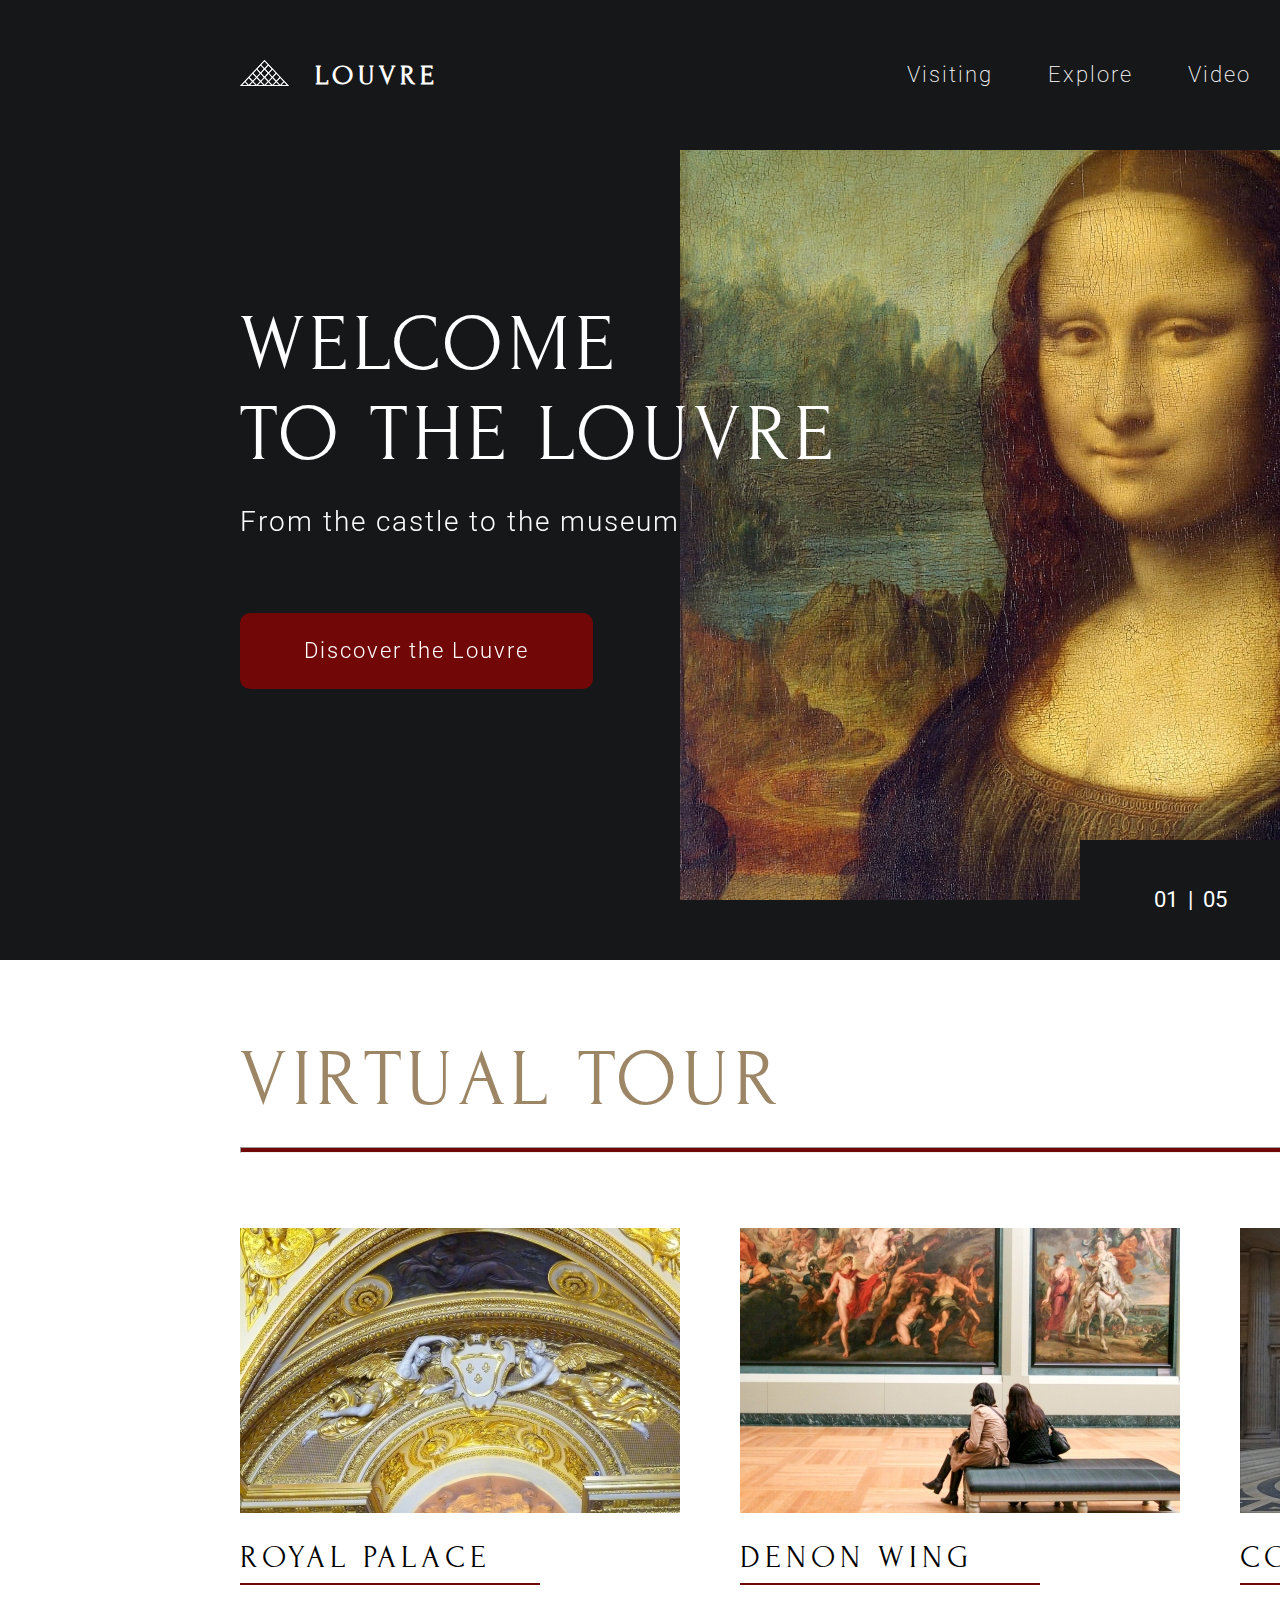
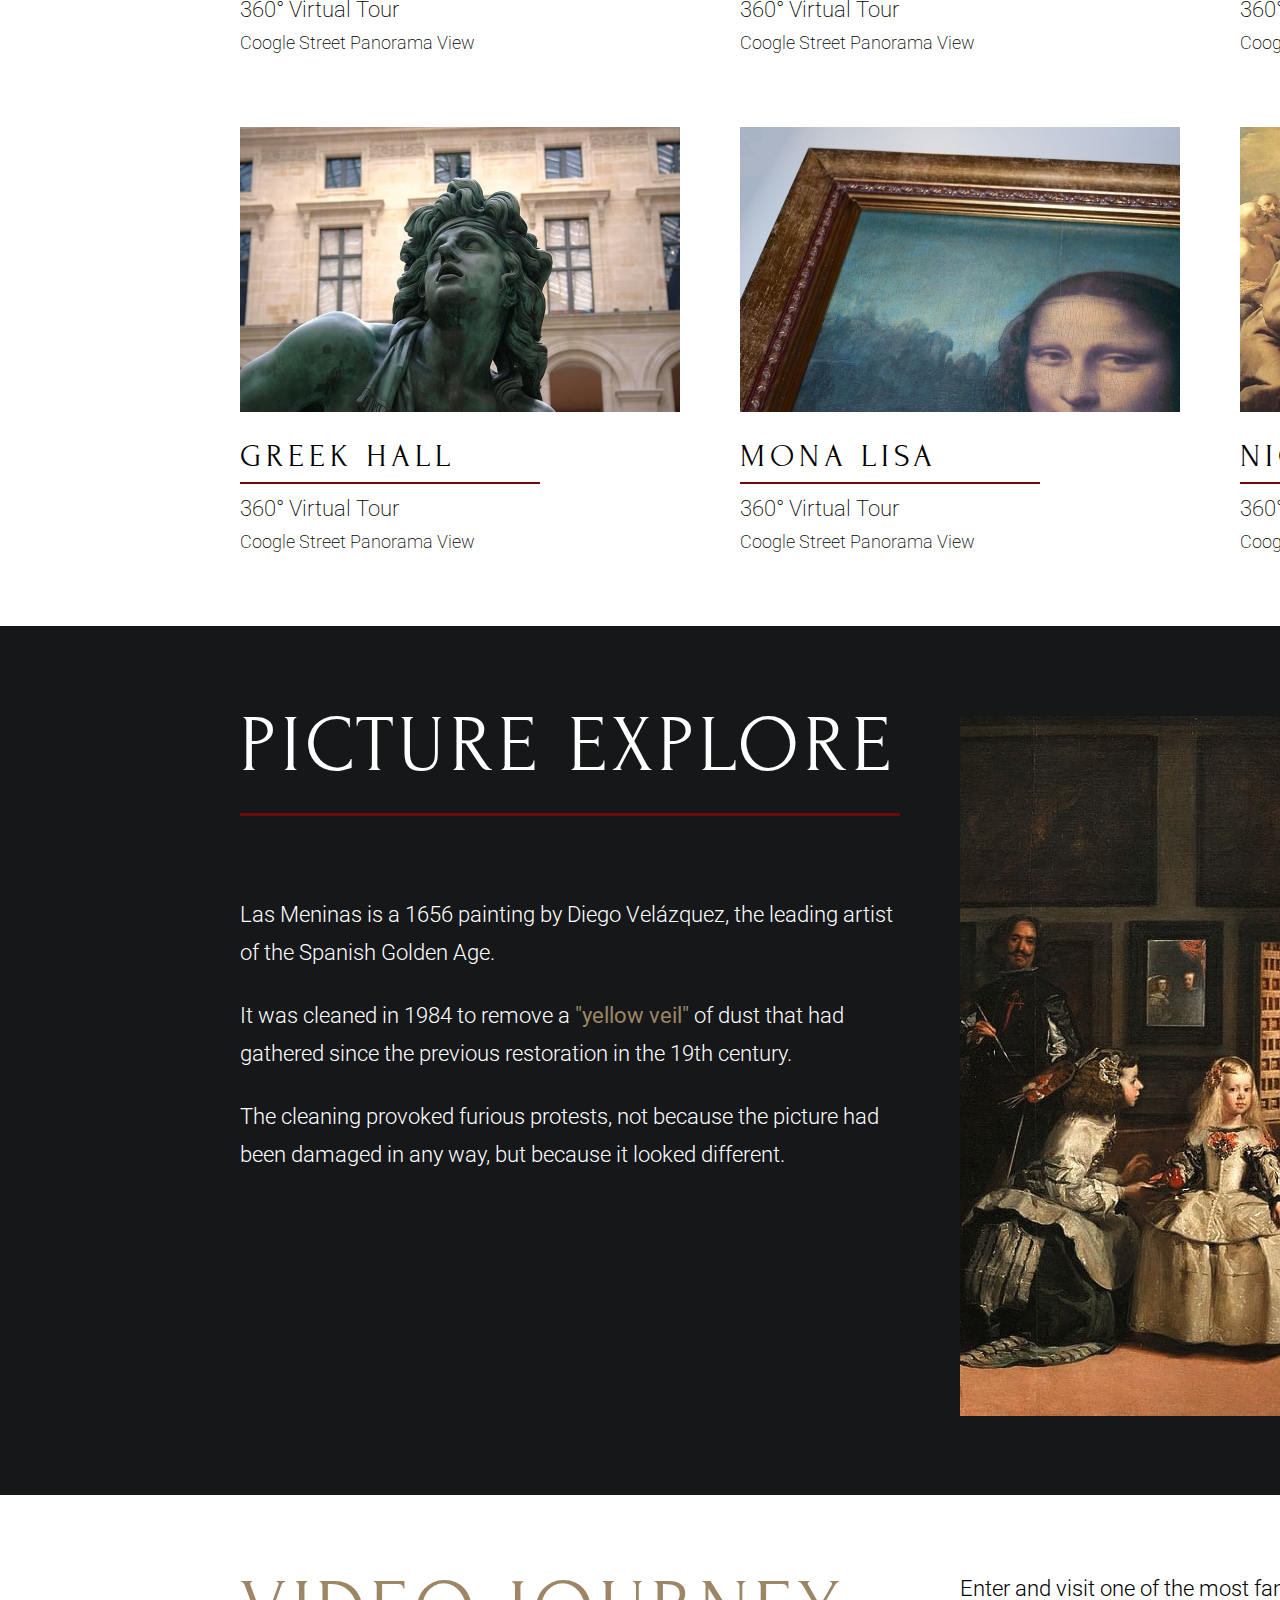
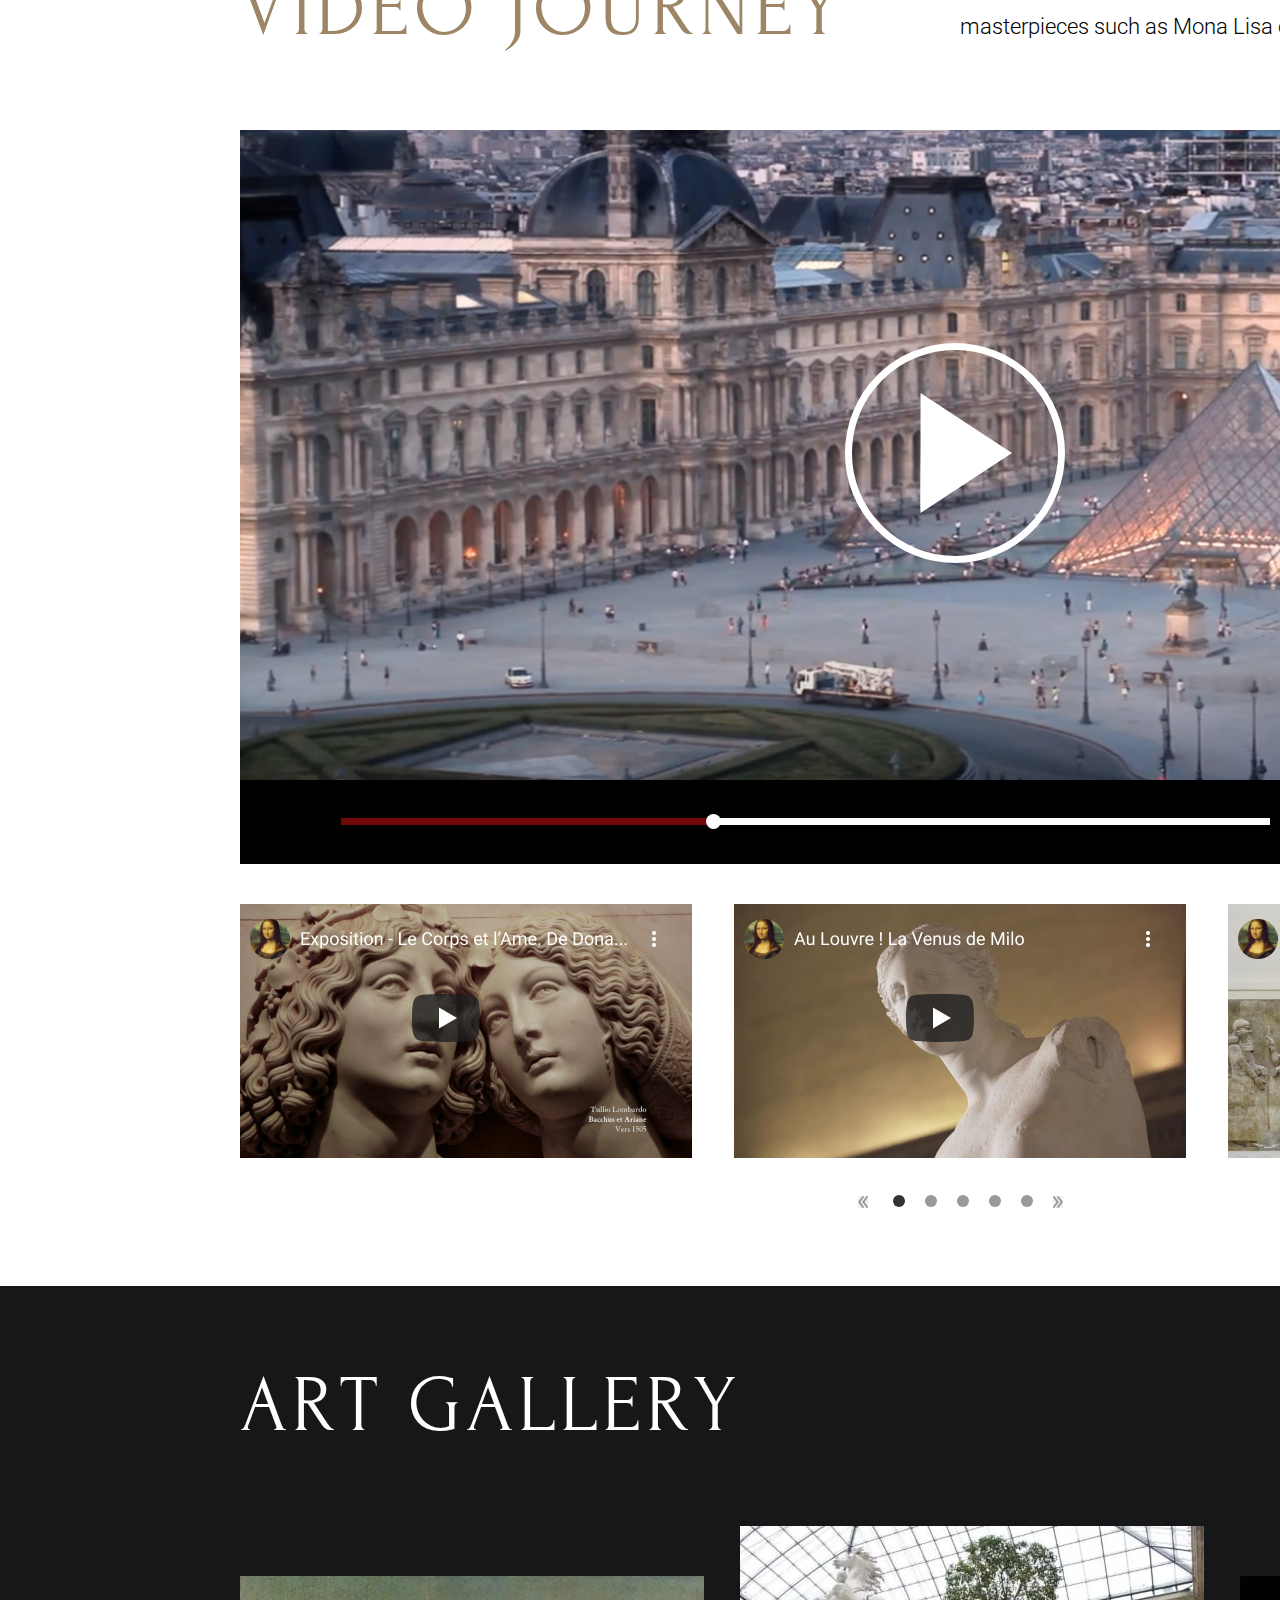
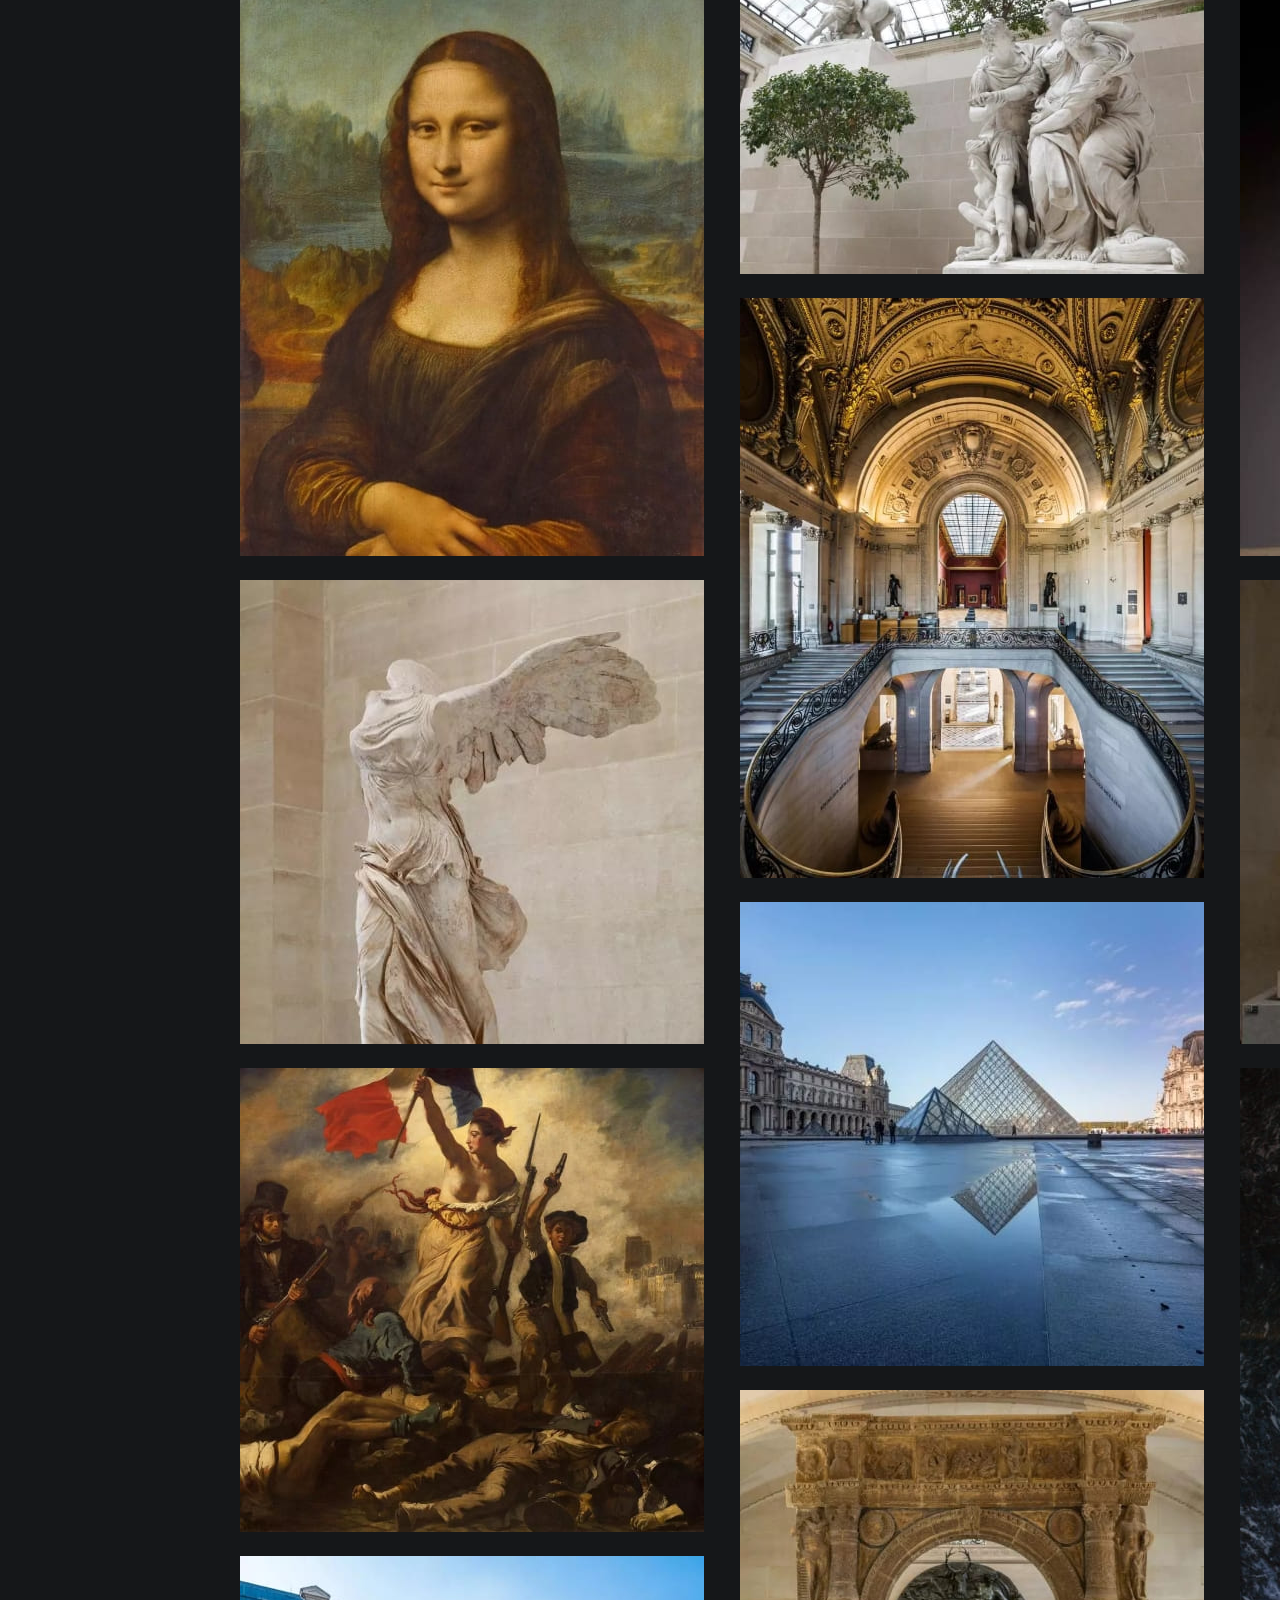
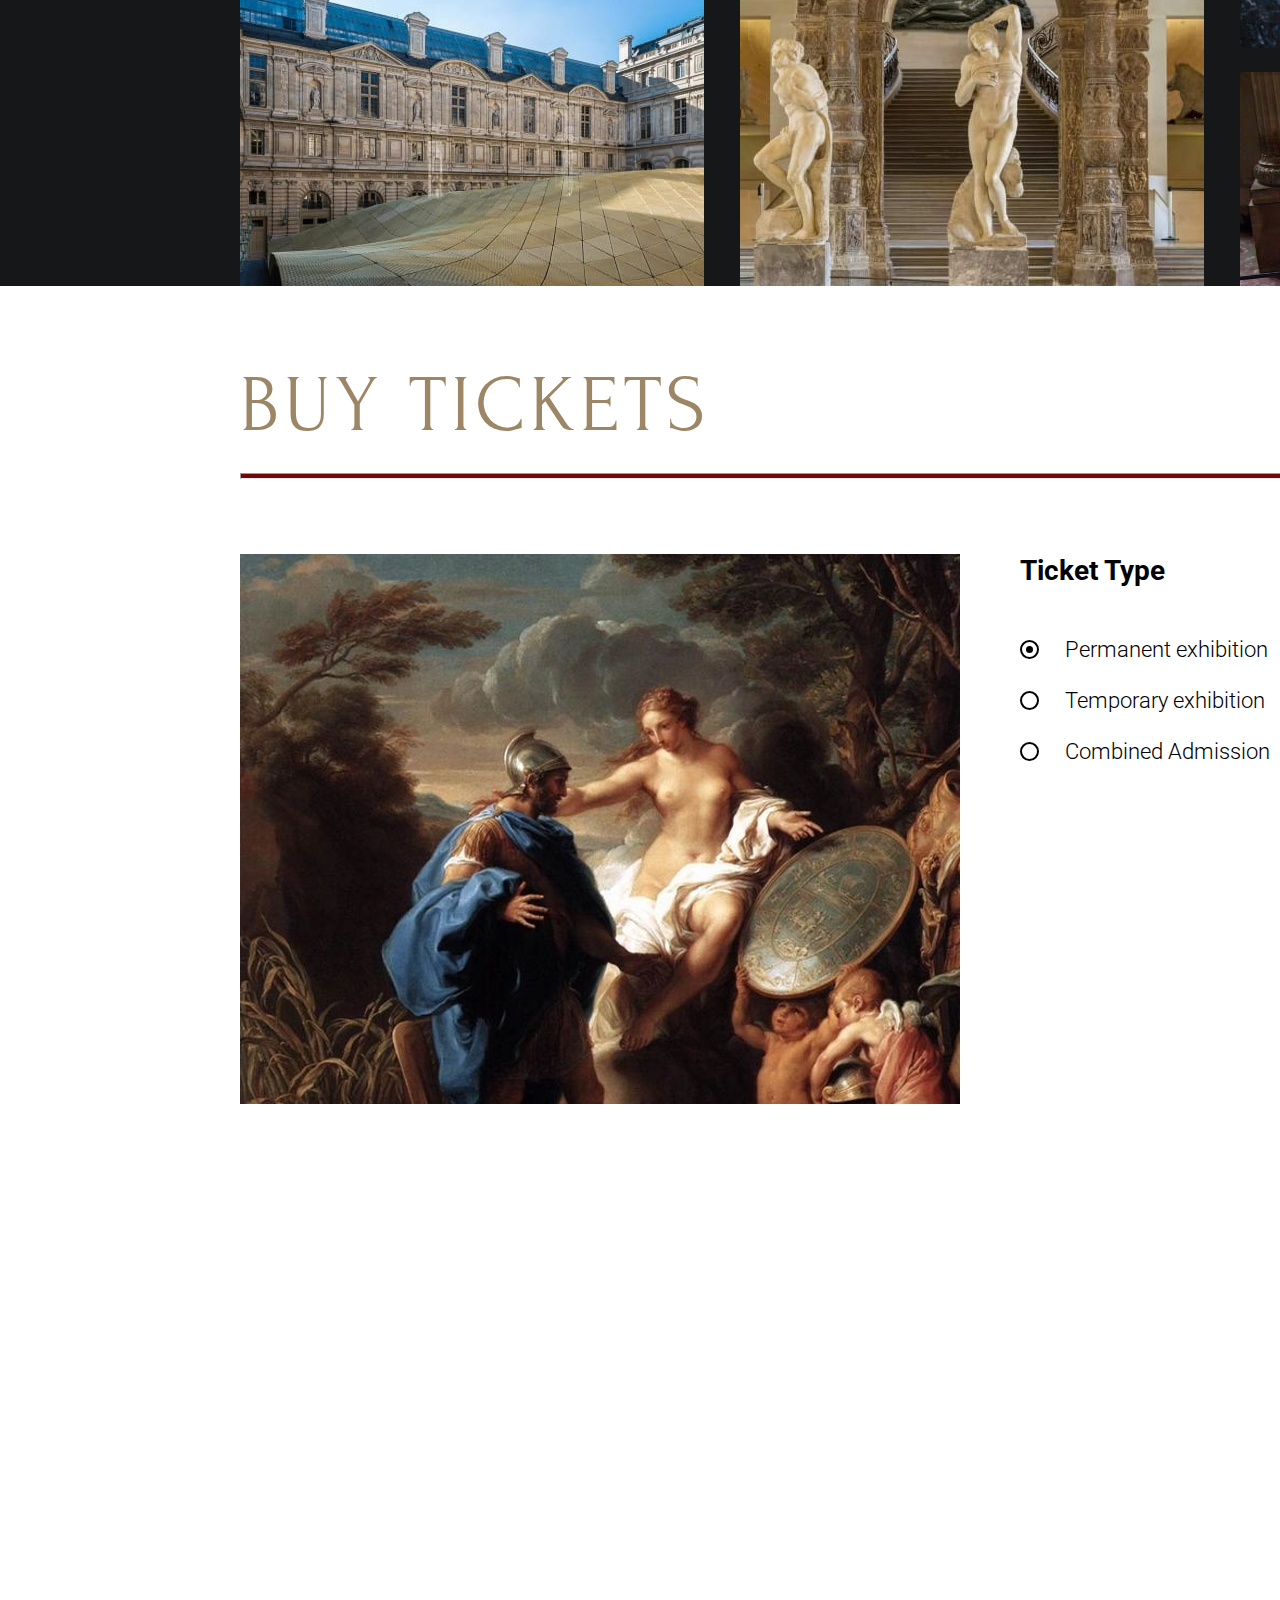
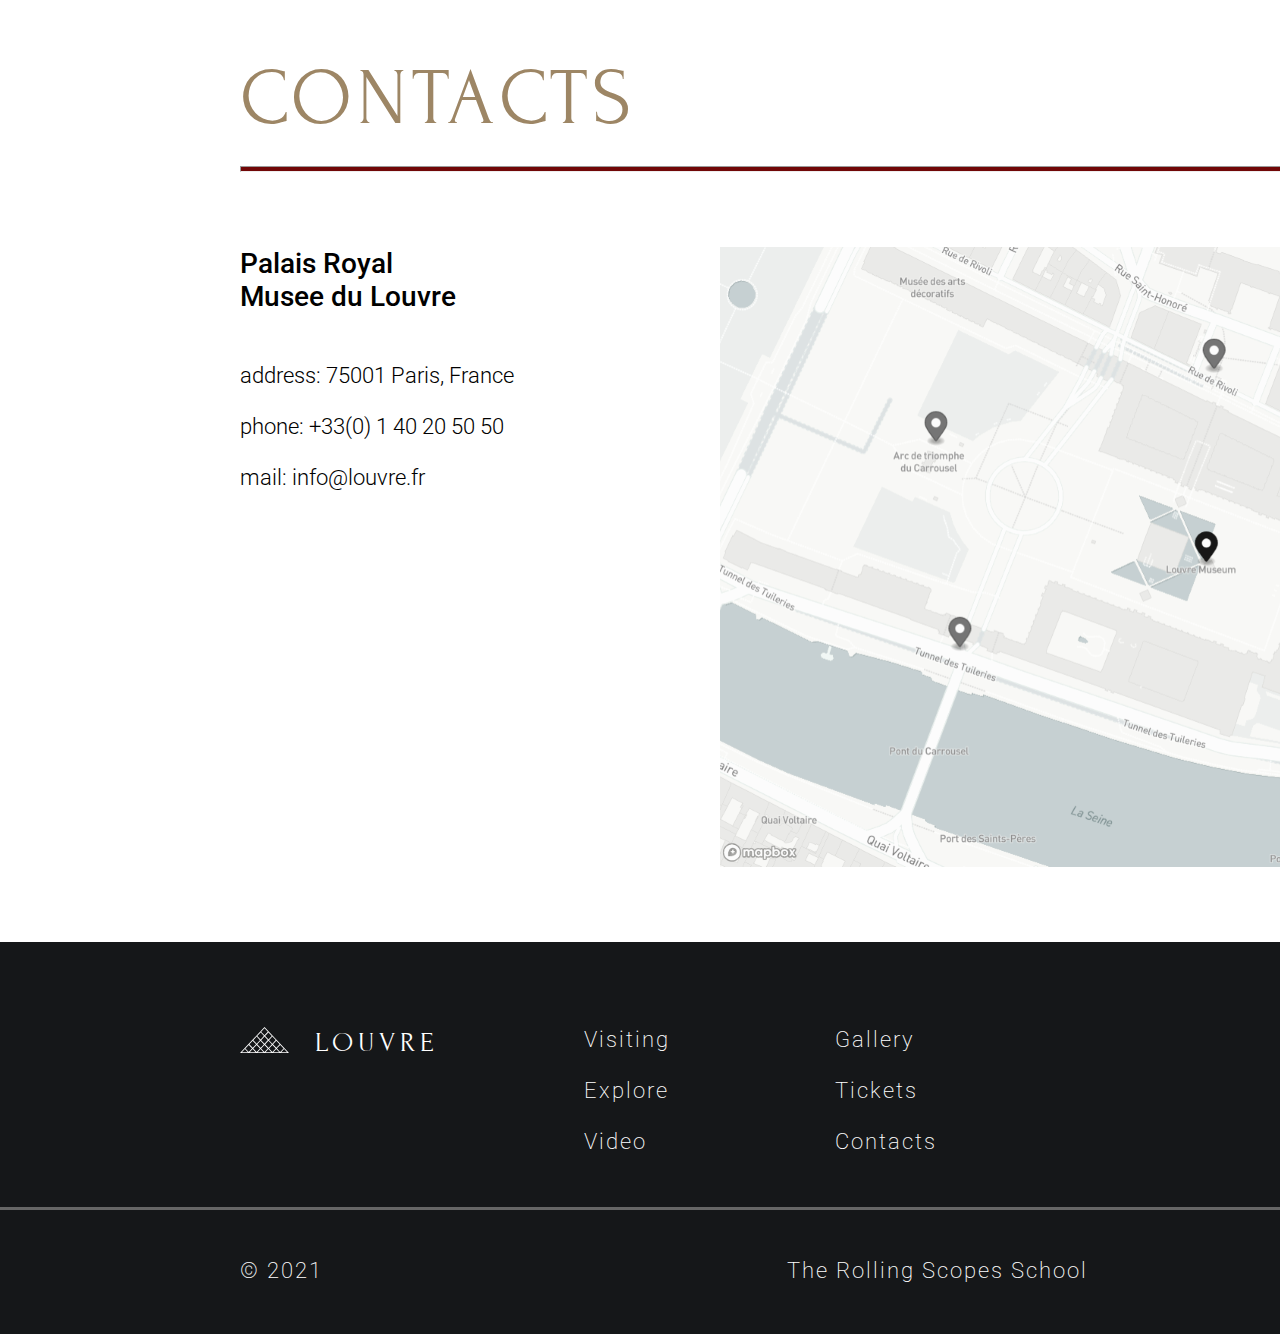
==== museum-dom/index.html @ 565cc040 "init: first commit at task museum-dom" ====
<!DOCTYPE html>
<html lang="en">
<head>
  <meta charset="UTF-8">
  <meta http-equiv="X-UA-Compatible" content="IE=edge">
  <meta name="viewport" content="width=device-width, initial-scale=1.0">
  <link rel="preconnect" href="https://fonts.googleapis.com">
  <link rel="preconnect" href="https://fonts.gstatic.com" crossorigin>
  <link href="https://fonts.googleapis.com/css2?family=Forum&family=Roboto:wght@100;300;400&display=swap" rel="stylesheet">
  <link rel="stylesheet" href="style.css" />
  <link rel="icon" href="./assets/favicon.ico">
  <title>museum</title>
</head>
<body>
  <header class="main-header dark-section">
    <div class="wrapper">
      <div class="container header-container">
        <div class="header-title">
          <h1 class="header-title">Louvre</h1>
        </div>
        <nav class="header-nav">
          <ul class="top-nav-list">
            <li class="top-nav-item">
              <a class="nav-link" href="#visiting">Visiting</a>
            </li>
            <li class="top-nav-item">
              <a class="nav-link" href="#explore">Explore</a>
            </li>
            <li class="top-nav-item">
              <a class="nav-link" href="#video">Video</a>
            </li>
            <li class="top-nav-item">
              <a class="nav-link" href="#gallery">Gallery</a>
            </li>
            <li class="top-nav-item">
              <a class="nav-link" href="#tickets">Tickets</a>
            </li>
            <li class="top-nav-item">
              <a class="nav-link" href="#contacts">Contacts</a>
            </li>
          </ul>
        </nav>
        <div class="burger-menu-button popup-menu-btn">
          <div class="stripe1"></div>
          <div class="stripe2"></div>
          <div class="stripe3"></div>
        </div>
        <nav class="popup-menu">
          <ul class="top-nav-list">
            <li class="top-nav-item">
              <a class="nav-link" href="#visiting">Visiting</a>
            </li>
            <li class="top-nav-item">
              <a class="nav-link" href="#explore">Explore</a>
            </li>
            <li class="top-nav-item">
              <a class="nav-link" href="#video">Video</a>
            </li>
            <li class="top-nav-item">
              <a class="nav-link" href="#gallery">Gallery</a>
            </li>
            <li class="top-nav-item">
              <a class="nav-link" href="#tickets">Tickets</a>
            </li>
            <li class="top-nav-item">
              <a class="nav-link" href="#contacts">Contacts</a>
            </li>
          </ul>
        </nav>
      </div>
    </div>
  </header>
  <main>
    <section class="section dark-section welcome-section">
      <div class="wrapper">
        <div class="container welcome-container">
          <div class="welcome-info">
            <h2 class="section-title dark-section-title welcome-title">Welcome <br>to the Louvre</h2>
            <p class="welcome-text">From the castle to the museum</p>
            <a class="welcome-link" href="tours/tour1.html" target="_blank">Discover the Louvre</a>
          </div>
          <div class="welcome-slider-wrapper">
            <div class="welcome-slider">
              <div class="slide">
                <img src="./assets/img/welcome-slider/1.jpg" alt="">
              </div>
              <div class="slide">
                  <img src="./assets/img/welcome-slider/2.jpg" alt="">
              </div>
              <div class="slide">
                  <img src="./assets/img/welcome-slider/3.jpg" alt="">
              </div>
              <div class="slide">
                  <img src="./assets/img/welcome-slider/4.jpg" alt="">
              </div>
              <div class="slide">
                  <img src="./assets/img/welcome-slider/5.jpg" alt="">
              </div>
            </div>
          </div>
          <div class="slider-nav">
            <div class="top-slider-counter">
              <span>01&nbsp; |&nbsp;  05</span>
            </div>
            <ul class="slider-dots">
              <li class="slide-dot slick-active"><button></button></li>
              <li class="slide-dot"><button></button></li>
              <li class="slide-dot"><button></button></li>
              <li class="slide-dot"><button></button></li>
              <li class="slide-dot"><button></button></li>
            </ul>
            <div class="arrow-buttons">
              <button class="left-arrow-button prev">
                <svg width="30" height="8" viewBox="0 0 30 8" fill="none" xmlns="http://www.w3.org/2000/svg">
                  <path d="M5.72254 8C3.90173 6.31339 1.99422 5.08262 0 4.30769V3.69231C1.99422 2.89459 3.90173 1.66382 5.72254 0H7.23988C6.37283 1.4359 5.53468 2.52991 4.72543 3.28205H30V4.71795H4.72543C5.53468 5.47009 6.37283 6.5641 7.23988 8H5.72254Z" fill="white"/>
                </svg>
              </button>
              <button class="rigth-arrow-button next">
                <svg width="30" height="8" viewBox="0 0 30 8" fill="none" xmlns="http://www.w3.org/2000/svg">
                  <path d="M24.2775 1.97284e-06C26.0983 1.68661 28.0058 2.91738 30 3.69231L30 4.30769C28.0058 5.10541 26.0983 6.33618 24.2775 8L22.7601 8C23.6272 6.5641 24.4653 5.47009 25.2746 4.71795L3.48964e-07 4.71795L5.01636e-07 3.28205L25.2746 3.28205C24.4653 2.52992 23.6272 1.4359 22.7601 1.86378e-06L24.2775 1.97284e-06Z" fill="white"/>
                </svg>                  
              </button>
            </div>
          </div>
        </div>
      </div>
    </section>
    <section class="section visiting-section" id="visiting">
      <div class="wrapper">
        <div class="container visiting-container">
          <h2 class="section-title">Virtual tour</h2>
          <hr>
          <div class="tour-items">
            <a class="tour-link" href="tours/tour2.html" target="_blank">
              <div class="tour-item">
                <img class="tour-pic" src="./assets/img/tours/royal_palace.jpg" width="440" height="285" alt="royal palace picture">
                <h3 class="tour-title">Royal palace</h3>
                <p class="tour-info-header">360° Virtual Tour</p>
                <p class="tour-info-footer">Coogle Street Panorama View</p>
              </div>
            </a>
            <a class="tour-link" href="tours/tour3.html" target="_blank">
              <div class="tour-item">
                <img class="tour-pic" src="./assets/img/tours/denone_wing.jpg" width="440" height="285" alt="denone wing picture">
                <h3 class="tour-title">Denon wing</h3>
                <p class="tour-info-header">360° Virtual Tour</p>
                <p class="tour-info-footer">Coogle Street Panorama View</p>
              </div>
            </a>
            <a class="tour-link" href="tours/tour4.html" target="_blank">
              <div class="tour-item">
                <img class="tour-pic" src="./assets/img/tours/colonnade.jpg" width="440" height="285" alt="Colonnade picture">
                <h3 class="tour-title colonade-title">Colonnade Perrault</h3>
                <span class="tour-info-header">360° Virtual Tour</span>
                <p class="tour-info-footer">Coogle Street Panorama View</p>
              </div>
            </a>
            <a class="tour-link" href="tours/tour5.html" target="_blank">
              <div class="tour-item">
                <img class="tour-pic" src="./assets/img/tours/greek_hall.jpg" width="440" height="285" alt="greek hall picture">
                <h3 class="tour-title">Greek hall</h3>
                <p class="tour-info-header">360° Virtual Tour</p>
                <p class="tour-info-footer">Coogle Street Panorama View</p>
              </div>
            </a>
            <a class="tour-link" href="tours/tour6.html" target="_blank">
              <div class="tour-item">
                <img class="tour-pic" src="./assets/img/tours/mona.jpg" width="440" height="285" alt="Mona Lisa picture">
                <h3 class="tour-title mona-lisa-title">Mona Lisa</h3>
                <p class="tour-info-header">360° Virtual Tour</p>
                <p class="tour-info-footer">Coogle Street Panorama View</p>
              </div>
            </a>
            <a class="tour-link" href="tours/tour7.html" target="_blank">
              <div class="tour-item">
                <img class="tour-pic" src="./assets/img/tours/night.jpg" width="440" height="285" alt="Night palace picture">
                <h3 class="tour-title night-palace-title">Night Palace</h3>
                <p class="tour-info-header">360° Virtual Tour</p>
                <p class="tour-info-footer">Coogle Street Panorama View</p>
              </div>
            </a>
          </div>
        </div>
      </div>
    </section>
    <section class="section dark-section explore-section" id="explore">
      <div class="wrapper">
        <div class="container explore-container">
          <div class="explore-info">
            <h2 class="section-title dark-section-title">Picture explore</h2>
            <div class="explore-text">
              <p>Las Meninas is a 1656 painting by Diego Velázquez, the leading artist of the Spanish Golden Age.</p>
              <p>It was cleaned in 1984 to remove a <span>"yellow veil"</span> of dust that had gathered since the previous restoration in the 19th century.</p>
              <p>The cleaning provoked furious protests, not because the picture had been damaged in any way, but because it looked different.</p>
            </div>
          </div>
          <div class="explore-slider">
            <div class="before-slide">
              <img src="./assets/img/explore-slider/before.jpg" width="720" height="700" alt="image after explore">
            </div>
            <div class="after-slide">
              <img src="./assets/img/explore-slider/after.jpg" width="720" height="700" alt="image after explore">
            </div>
            <div class="resizer"></div>
          </div>
        </div>
      </div>
    </section>
    <section class="section video-section" id="video">
      <div class="wrapper">
        <div class="container video-container">
          <div class="video-header">
            <h2 class="section-title video-title">Video journey</h2>
            <p class="video-text">Enter and visit one of the most famous museums in the world and enjoy masterpieces such as Mona Lisa or Hammurabi's Code</p>
          </div>
            <div class="main-video">
              <img class="player" src="./assets/img/Preview.png" alt="">
              <button class="video-start"></button>
              <div class="player-control">
                <button class="play"></button>
                <input class="progress" type="range" value="40" min="0" max="100" step="1">
                <button class="mute"></button>
                <input class="volume" type="range" id='volume' min=0 max=1 step=0.01 value='1'>
                <button class="fullscreen"></button>
              </div>
            </div>
            <div class="video-playlist">
              <div class="video-item">
                <img class="youtube-prewiev" src="./assets/img/Video_slide_item_1.png" width="452" height="254" alt="">
                <button class="youtube-icon"></button>
              </div>
              <div class="video-item">
                <img class="youtube-prewiev" src="./assets/img/Video_slide_item_2.png" width="452" height="254" alt="">
                <button class="youtube-icon"></button>
              </div>
              <div class="video-item">
                <img class="youtube-prewiev" src="./assets/img/Video_slide_item_3.png" width="452" height="254" alt="">
                <button class="youtube-icon"></button>
              </div>
            </div>
            <div class="playlist-control">
              <button class="left-switch"></button>
              <ul class="slider-dots">
                <li class="slide-dot slick-active"><button></button></li>
                <li class="slide-dot"><button></button></li>
                <li class="slide-dot"><button></button></li>
                <li class="slide-dot"><button></button></li>
                <li class="slide-dot"><button></button></li>
              </ul>
              <button class="rigth-switch"></button>
            </div> 
        </div>
      </div>
    </section>
    <section class="section dark-section gallery-section" id="gallery">
      <div class="wrapper">
        <div class="container gallery-container">
          <h2 class="section-title dark-section-title gallery-title">Art gallery</h2>
          <div class="picture-container">
            <div class="picture-inner-container">
            </div>
          </div>
        </div>
      </div>
    </section>
    <section class="section tickets-section" id="tickets">
      <div class="wrapper">
        <div class="container tickets-container">
          <h2 class="section-title gallery-title">Buy tickets</h2>
          <hr>
          <div class="tickets-content">
            <img class="tickets-img" src="./assets/img/tickets_img.png" width="720" height="550" alt="">
            <div class="tickets-form">
              <div class="ticket-type-selectors">
                <h4 class="tickets-form-header">Ticket Type</h4>
                <label class="radio-container">
                  <input class="radio-input" type="radio" checked="checked" name="radio">
                  <span class="checkmark"></span>
                  Permanent exhibition
                </label>
                <label class="radio-container">
                  <input class="radio-input" type="radio" name="radio">
                  <span class="checkmark"></span>
                  Temporary exhibition
                </label>
                <label class="radio-container">
                  <input class="radio-input" type="radio" name="radio">
                  <span class="checkmark"></span>
                  Combined Admission
                </label>
              </div>
              <div class="tickets-counters">
                <h4 class="tickets-form-header">Amount</h4>
                <p class="counter-label">Basic 18+</p>
                <div class="ticket-counter">
                  <button class="minus button" type="button" onclick="this.nextElementSibling.stepDown()">–</button>
                  <input type="number" min="0" max="20" value="1" readonly class="number basic">
                  <button class="plus button" type="button" onclick="this.previousElementSibling.stepUp()">+</button>
                </div>
                <p class="counter-label">Senior 65+</p>
                <div class="ticket-counter">
                  <button class="button" type="button" onclick="this.nextElementSibling.stepDown()">–</button>
                  <input type="number" min="0" max="20" value="1" readonly class="number senior">
                  <button class="button" type="button" onclick="this.previousElementSibling.stepUp()">+</button>
                </div>
                <p class="total-price">Total €220</p>
                <button class="buy popup-btn">Buy Now</button>
              </div>
            </div>
          </div>
        </div>
      </div>
    </section>
    <div class="parallax"></div>
    <section class="section contacts-section" id="contacts">
      <div class="wrapper">
        <div class="container tickets-container">
          <h2 class="section-title contacts-titler">Contacts</h2>
          <hr>
          <div class="contacts-content">
            <div class="contacts-info">
              <h4 class="organization-name">Palais Royal<br>Musee du Louvre</h4>
              <p class="contact-info">address: 75001 Paris, France</p>
              <p class="contact-info">phone: <a class="contact-link" href="tel:+3301402050">+33(0) 1 40 20 50 50</a></p>
              <p class="contact-info">mail: <a class="contact-link" href="mailto:info@louvre.fr">info@louvre.fr</a></p>
            </div>
            <img class="map" src="./assets/img/map.png" alt="">
          </div>
        </div>
      </div>
    </section>
  </main>
  <footer class="main-footer dark-section">
    <div class="wrapper">
      <div class="container">
        <div class="footer-content">
          <div class="footer-title">
            <p class="footer-name">Louvre</p>
          </div>
          <nav class="footer-nav">
            <ul class="footer-nav-list">
              <li class="footer-nav-item">
                <a class="nav-link" href="#visiting">Visiting</a>
              </li>
              <li class="footer-nav-item">
                <a class="nav-link" href="#explore">Explore</a>
              </li>
              <li class="footer-nav-item">
                <a class="nav-link" href="#video">Video</a>
              </li>
              <li class="footer-nav-item">
                <a class="nav-link" href="#gallery">Gallery</a>
              </li>
              <li class="footer-nav-item">
                <a class="nav-link" href="#tickets">Tickets</a>
              </li>
              <li class="footer-nav-item">
                <a class="nav-link" href="#contacts">Contacts</a>
              </li>
            </ul>
          </nav>
          <div class="social-links">
            <ul class="social-icons">
              <li>
                <a class="social-icon social-icon-youtube" href="https://www.youtube.com/user/louvre" title="..." target="_blank">
                  <svg width="24" height="24" viewBox="0 0 24 24" fill="none" xmlns="http://www.w3.org/2000/svg">
                    <path d="M10.03 15.38V8.62L15.97 12L10.03 15.38ZM23.23 6.5C23.1026 6.01772 22.8508 5.57733 22.4998 5.22285C22.1489 4.86838 21.711 4.61222 21.23 4.48C19.46 4 12.35 4 12.35 4C12.35 4 5.25 4 3.48 4.48C2.99901 4.61222 2.56115 4.86838 2.21018 5.22285C1.85921 5.57733 1.60743 6.01772 1.48 6.5C1 8.28 1 12 1 12C1 12 1 15.72 1.47 17.5C1.5983 17.9835 1.85159 18.4247 2.20441 18.7793C2.55723 19.1338 2.99717 19.3893 3.48 19.52C5.25 20 12.36 20 12.36 20C12.36 20 19.46 20 21.23 19.52C21.711 19.3878 22.1489 19.1316 22.4998 18.7771C22.8508 18.4227 23.1026 17.9823 23.23 17.5C23.71 15.72 23.71 12 23.71 12C23.71 12 23.71 8.28 23.24 6.5H23.23Z" fill="white"/>
                  </svg>                        
                </a>
              </li>
              <li>
                <a class="social-icon social-icon-insta" href="https://www.instagram.com/museelouvre/" title="..." target="_blank">
                  <svg width="24" height="24" viewBox="0 0 24 24" fill="none" xmlns="http://www.w3.org/2000/svg">
                    <path d="M13.0202 2C14.8202 2 15.2002 2.02 16.1202 2.06C17.1802 2.11 17.9102 2.28 18.5402 2.53C19.2002 2.78 19.7602 3.13 20.3102 3.68C20.8702 4.23 21.2102 4.79 21.4702 5.45C21.7202 6.08 21.8802 6.81 21.9302 7.88C21.9802 8.83 21.9902 9.2 21.9902 11.2V12.8C21.9902 14.8 21.9802 15.17 21.9302 16.12C21.9144 16.9468 21.7589 17.7651 21.4702 18.54C21.2102 19.2 20.8702 19.76 20.3202 20.31C19.7602 20.87 19.2002 21.21 18.5402 21.47C17.9102 21.72 17.1802 21.88 16.1202 21.93C15.1702 21.98 14.7902 21.99 12.7902 21.99H11.2002C9.20015 21.99 8.83015 21.98 7.87015 21.93C7.04333 21.9141 6.22515 21.7586 5.45015 21.47C4.78376 21.2195 4.17981 20.8271 3.68015 20.32C3.16796 19.8186 2.77199 19.211 2.52015 18.54C2.23177 17.765 2.07626 16.9468 2.06015 16.12C2.01113 15.0874 1.99112 14.0537 2.00015 13.02V10.97C2.00015 9.17 2.02015 8.79 2.06015 7.87C2.11015 6.81 2.28015 6.08 2.52015 5.45C2.78015 4.79 3.12015 4.23 3.68015 3.68C4.17533 3.16743 4.78059 2.77418 5.45015 2.53C6.22461 2.23821 7.04278 2.07931 7.87015 2.06C8.79015 2.02 9.17015 2 10.9702 2H13.0202ZM13.0402 3.8H10.9502C9.22015 3.8 8.85015 3.82 7.95015 3.86C6.98015 3.9 6.45015 4.06 6.10015 4.2C5.63015 4.38 5.30015 4.6 4.95015 4.95C4.60015 5.3 4.38015 5.63 4.20015 6.1C4.07015 6.45 3.90015 6.98 3.86015 7.96C3.82015 8.86 3.80015 9.22 3.80015 10.96V13.04C3.80015 14.78 3.82015 15.14 3.86015 16.04C3.90015 17.01 4.06015 17.54 4.20015 17.89C4.38015 18.36 4.60015 18.69 4.95015 19.04C5.30015 19.39 5.63015 19.61 6.10015 19.79C6.45015 19.93 6.98015 20.09 7.96015 20.13C8.93015 20.18 9.28015 20.19 11.4402 20.19H12.5502C14.7202 20.19 15.0602 20.18 16.0402 20.13C17.0102 20.09 17.5402 19.93 17.8902 19.79C18.3602 19.61 18.6902 19.39 19.0402 19.04C19.3902 18.69 19.6102 18.36 19.7902 17.89C19.9302 17.54 20.0902 17.01 20.1302 16.04C20.1802 15.06 20.1902 14.72 20.1902 12.55V11.45C20.1902 9.28 20.1802 8.93 20.1302 7.95C20.0902 6.98 19.9302 6.45 19.7902 6.1C19.6292 5.66543 19.373 5.27246 19.0402 4.95C18.7179 4.61692 18.3249 4.3606 17.8902 4.2C17.2971 3.98317 16.6716 3.86822 16.0402 3.86C15.0409 3.81227 14.0405 3.79226 13.0402 3.8ZM12.0002 6.86C13.362 6.86 14.6681 7.40101 15.6311 8.36401C16.5941 9.32701 17.1352 10.6331 17.1352 11.995C17.1352 13.3569 16.5941 14.663 15.6311 15.626C14.6681 16.589 13.362 17.13 12.0002 17.13C10.6383 17.13 9.33216 16.589 8.36916 15.626C7.40616 14.663 6.86515 13.3569 6.86515 11.995C6.86515 10.6331 7.40616 9.32701 8.36916 8.36401C9.33216 7.40101 10.6383 6.86 12.0002 6.86ZM12.0002 8.66C11.1157 8.66 10.2674 9.01136 9.64195 9.6368C9.01652 10.2622 8.66515 11.1105 8.66515 11.995C8.66515 12.8795 9.01652 13.7278 9.64195 14.3532C10.2674 14.9786 11.1157 15.33 12.0002 15.33C12.8847 15.33 13.7329 14.9786 14.3584 14.3532C14.9838 13.7278 15.3352 12.8795 15.3352 11.995C15.3352 11.1105 14.9838 10.2622 14.3584 9.6368C13.7329 9.01136 12.8847 8.66 12.0002 8.66ZM17.3302 5.46C17.6484 5.46 17.9536 5.58643 18.1787 5.81147C18.4037 6.03652 18.5302 6.34174 18.5302 6.66C18.5302 6.97826 18.4037 7.28348 18.1787 7.50853C17.9536 7.73357 17.6484 7.86 17.3302 7.86C17.0119 7.86 16.7067 7.73357 16.4816 7.50853C16.2566 7.28348 16.1302 6.97826 16.1302 6.66C16.1302 6.34174 16.2566 6.03652 16.4816 5.81147C16.7067 5.58643 17.0119 5.46 17.3302 5.46Z" fill="white"/>
                  </svg>                  
                </a>
              </li>
              <li>
                <a class="social-icon social-icon-fb" href="https://www.facebook.com/museedulouvre" title="..." target="_blank">
                  <svg width="13" height="20" viewBox="0 0 13 20" fill="none" xmlns="http://www.w3.org/2000/svg">
                    <path d="M3.78 20L3.75 11.25H0V7.5H3.75V5C3.75 1.63 5.84 0 8.85 0C10.29 0 11.53 0.1 11.89 0.15V3.68H9.8C8.17 3.68 7.85 4.46 7.85 5.6V7.5H12.5L11.25 11.25H7.85V20H3.78Z" fill="white"/>
                  </svg>
                </a>
              </li>
              <li>
                <a class="social-icon social-icon-twit" href="http://twitter.com/museelouvre" title="..." target="_blank">
                  <svg width="20" height="17" viewBox="0 0 20 17" fill="none" xmlns="http://www.w3.org/2000/svg">
                    <path d="M20 1.88C19.25 2.25 18.5 2.38 17.62 2.5C18.5 2 19.12 1.25 19.37 0.25C18.5606 0.731306 17.6743 1.06959 16.75 1.25C15.9485 0.46227 14.8737 0.0144601 13.75 0C11.62 0 9.75 1.88 9.75 4.13C9.75 4.5 9.75 4.75 9.88 5C8.24216 4.93823 6.63643 4.52707 5.17046 3.79408C3.70448 3.0611 2.41212 2.02321 1.38 0.75C1.00812 1.39563 0.834247 2.13634 0.88 2.88C0.891623 3.55196 1.06825 4.21077 1.39434 4.79842C1.72043 5.38608 2.18597 5.88456 2.75 6.25C2.12 6.25 1.5 6 0.87 5.75C0.87 7.75 2.25 9.38 4.12 9.75C3.75 9.88 3.37 9.88 3 9.88C2.75 9.88 2.5 9.88 2.25 9.75C2.75 11.38 4.25 12.63 6.13 12.63C4.67779 13.7963 2.8622 14.4156 1 14.38H0C1.87496 15.5591 4.03554 16.2056 6.25 16.25C13.75 16.25 17.88 10 17.88 4.62V4.12C18.7387 3.53355 19.4617 2.76969 20 1.88Z" fill="white"/>
                  </svg>
                </a>
              </li>
              <li>
                <a class="social-icon social-icon-pint" href="https://www.pinterest.fr/museedulouvre/" title="..." target="_blank">
                  <svg width="20" height="20" viewBox="0 0 20 20" fill="none" xmlns="http://www.w3.org/2000/svg">
                    <path d="M10.0002 0C7.67571 0.00823729 5.42667 0.826025 3.63977 2.31277C1.85286 3.79952 0.63972 5.86234 0.208905 8.1466C-0.221909 10.4309 0.156518 12.7939 1.27913 14.8293C2.40174 16.8648 4.1984 18.4456 6.36023 19.3C6.26023 18.51 6.19023 17.3 6.39023 16.43L7.56023 11.46C7.56023 11.46 7.26023 10.86 7.26023 9.98C7.26023 8.59 8.07023 7.56 9.08023 7.56C9.93023 7.56 10.3502 8.2 10.3502 8.96C10.3502 9.82 9.80023 11.1 9.51023 12.29C9.27023 13.29 10.0102 14.1 11.0002 14.1C12.7802 14.1 14.1402 12.23 14.1402 9.53C14.1402 7.13 12.4202 5.47 9.96023 5.47C9.37582 5.44433 8.79227 5.53734 8.2448 5.74342C7.69733 5.94951 7.19729 6.26438 6.77487 6.66904C6.35245 7.07371 6.01641 7.55977 5.78702 8.09789C5.55763 8.63601 5.43966 9.21503 5.44023 9.8C5.44023 10.66 5.77023 11.58 6.18023 12.08C6.26023 12.18 6.27023 12.27 6.24023 12.37L5.96023 13.5C5.92023 13.68 5.81023 13.73 5.63023 13.64C4.37023 13.05 3.59023 11.24 3.59023 9.76C3.59023 6.61 5.89023 3.72 10.2102 3.72C13.6702 3.72 16.3802 6.18 16.3802 9.49C16.3802 12.94 14.2002 15.71 11.1802 15.71C10.1802 15.71 9.22023 15.18 8.90023 14.56L8.27023 16.93C7.97509 17.8577 7.55811 18.7421 7.03023 19.56C8.40406 19.9816 9.85261 20.1021 11.2772 19.9133C12.7018 19.7245 14.069 19.2309 15.2856 18.4661C16.5023 17.7014 17.5398 16.6833 18.3275 15.4814C19.1152 14.2795 19.6346 12.9219 19.8504 11.5011C20.0661 10.0804 19.9731 8.62979 19.5776 7.24822C19.1822 5.86664 18.4936 4.58652 17.5588 3.49506C16.6241 2.40359 15.465 1.52642 14.1607 0.923296C12.8563 0.320168 11.4373 0.00525257 10.0002 0Z" fill="white"/>
                  </svg>
                </a>
              </li>            
            </ul>
          </div>
        </div>
      </div>
      <hr>
      <div class="container">
        <div class="footer-info">
          <p class="footer-info-text">© 2021</p>
          <a class="footer-info-link" href="https://rs.school/" target="_blank" id="first-footer-info-link">The Rolling Scopes School</a>
          <a class="footer-info-link" href="https://github.com/IgorLap239" target="_blank">IgorLap239</a>
        </div>
      </div>
    </div>
  </footer>
  <div class="popup-form hidden">
    <div class="container full-form-container">
      <div class="form-container">
        <div class="boocking-info">
          <svg width="85" height="41" viewBox="0 0 85 41" fill="none" xmlns="http://www.w3.org/2000/svg">
            <path d="M0 41L42.5 0L85 41H0ZM71.1751 40.3828H83.1745L77.1793 34.6113L71.1751 40.3828ZM57.3062 40.3828H69.3056L63.3104 34.6113L57.3062 40.3828ZM43.4353 40.3828H55.4367L49.4345 34.6113L43.4353 40.3828ZM29.5404 40.3828H41.5907L35.5656 34.6113L29.5404 40.3828ZM15.6015 40.3828H27.6019L21.6067 34.6113L15.6015 40.3828ZM1.81255 40.3828H13.9129L7.91767 34.6133L1.81255 40.3828ZM36.1691 34.0261L42.449 40.1854L48.783 34.0789L42.453 27.9574L36.1691 34.0261ZM64.2966 33.6402C64.2053 33.7189 64.1456 33.8278 64.1285 33.9469C64.1115 34.066 64.1381 34.1873 64.2036 34.2883V34.4159L64.2946 34.4648L68.9339 39.018L70.2978 40.1695L76.6167 34.0779L70.4307 28.1249H70.0679L64.2966 33.6402ZM22.2962 34.0281L28.6281 40.1326L34.958 34.0281L28.6281 27.9056L22.2962 34.0281ZM50.033 34.0281L56.4618 40.1306L62.7918 34.0281L56.4618 27.9076L50.033 34.0281ZM8.42726 34.0281L14.7552 40.1306L15.1998 39.7119L20.6285 34.4817C20.6998 34.4276 20.7576 34.3578 20.7975 34.2777C20.8373 34.1977 20.8582 34.1095 20.8583 34.0201C20.8567 33.9246 20.8327 33.8308 20.7881 33.7463C20.7435 33.6618 20.6796 33.5889 20.6015 33.5336C19.5264 32.5216 18.4502 31.4738 17.3711 30.427L15.7584 28.8677L14.7592 27.9056L8.42726 34.0281ZM15.3617 27.3393L21.7886 33.5296L21.9834 33.1866L27.6349 27.7261C27.7182 27.6504 27.7734 27.5489 27.7915 27.4379C27.8096 27.327 27.7897 27.2132 27.7348 27.115V26.9854L27.6349 26.8996L22.1393 21.6555C22.0482 21.5616 21.945 21.4802 21.8325 21.4132L21.6327 21.2926L15.3617 27.3393ZM43.699 26.9844C43.6423 27.0277 43.5948 27.082 43.5595 27.144C43.5241 27.206 43.5016 27.2744 43.4932 27.3453C43.4921 27.4283 43.5084 27.5106 43.5409 27.587C43.5734 27.6633 43.6215 27.7321 43.6821 27.7889L48.8949 32.8506C49.0288 32.9962 49.1946 33.1547 49.3945 33.3292L49.6063 33.5216L55.9323 27.423L49.1996 20.9785V21.6844L43.699 26.9844ZM57.0653 27.3832L63.3973 33.4897L69.7272 27.3832L63.3973 21.2786L57.0653 27.3832ZM29.2316 27.3832L35.5556 33.4817L36.0691 33.0241L36.8975 32.2345C38.3763 30.8268 39.9061 29.3721 41.4159 27.8478C41.4897 27.7976 41.5505 27.7307 41.5934 27.6525C41.6363 27.5744 41.66 27.4872 41.6627 27.3981C41.6649 27.302 41.6442 27.2066 41.6024 27.12C41.5605 27.0333 41.4987 26.9578 41.4219 26.8996C39.7002 25.2586 38.0516 23.6844 36.4259 22.0922L35.5586 21.2836L29.2316 27.3832ZM22.2972 20.6465L28.6291 26.7491L34.959 20.6465L28.6291 14.5221L22.2972 20.6465ZM36.1681 20.6465L42.452 26.7361L48.782 20.6316L42.498 14.5251L36.1681 20.6465ZM50.037 20.6465L56.3689 26.7341L62.6988 20.6276L56.3669 14.54L50.037 20.6465ZM49.2436 8.07857C49.2251 8.10788 49.2014 8.13355 49.1737 8.15433C47.3171 9.97283 45.4636 11.7714 43.5861 13.551C43.5031 13.624 43.4475 13.723 43.4284 13.8317C43.4093 13.9404 43.4279 14.0524 43.4812 14.1492V14.2788L43.5811 14.3715L49.0078 19.6157L49.4874 20.0284L55.8064 13.9528L49.4454 7.75654L49.2436 8.07857ZM29.2306 13.9428L35.5476 20.0324L35.9472 19.7084L41.5098 14.3486C41.6001 14.269 41.6595 14.1604 41.6777 14.0416C41.696 13.9229 41.6719 13.8015 41.6097 13.6986V13.5689L41.5098 13.4892L35.6385 7.85923L29.2306 13.9428ZM36.5558 6.91905C36.4665 7.01021 36.4151 7.13162 36.4118 7.25899C36.4085 7.38636 36.4535 7.51031 36.5378 7.606L42.452 13.2938L48.784 7.18725L42.6679 1.32099H42.3042L36.5558 6.91905Z" fill="#9D8665"/>
          </svg>          
          <h2 class="section-title form-title">Booking tickets</h2>
          <p class="form-title-text">Tour to Louvre</p>
          <hr>
          <form class="info-form">
            <fieldset class="data-time">
              <svg width="15" height="15" viewBox="0 0 15 15" fill="none" xmlns="http://www.w3.org/2000/svg">
                <path d="M13.585 1.21691H12.0982V0.498732C12.0982 0.36646 12.045 0.239613 11.9502 0.146082C11.8555 0.052552 11.7269 0 11.5929 0C11.4589 0 11.3303 0.052552 11.2356 0.146082C11.1408 0.239613 11.0875 0.36646 11.0875 0.498732V1.21292H3.91146V0.498732C3.91146 0.36646 3.85822 0.239613 3.76345 0.146082C3.66868 0.052552 3.54014 0 3.40611 0C3.27208 0 3.14354 0.052552 3.04877 0.146082C2.954 0.239613 2.90075 0.36646 2.90075 0.498732V1.21292H1.415C1.04059 1.21292 0.681447 1.35937 0.416228 1.62018C0.151009 1.88099 0.00133717 2.2349 0 2.6044V3.85619H14.996V2.6044C14.9936 2.23629 14.844 1.884 14.5798 1.62417C14.3155 1.36433 13.958 1.21795 13.585 1.21691Z" fill="#030303"/>
                <path d="M0 13.6086C0.00133717 13.9781 0.151009 14.3321 0.416228 14.5929C0.681447 14.8537 1.04059 15.0001 1.415 15.0001H13.585C13.9594 15.0001 14.3186 14.8537 14.5838 14.5929C14.849 14.3321 14.9987 13.9781 15 13.6086V4.93066H0V13.6086ZM7.075 11.8681C7.11993 11.3986 7.26002 10.9428 7.48695 10.5278C7.71388 10.1128 8.02302 9.74698 8.396 9.45219C9.09541 8.72802 9.27835 8.50359 9.27835 7.93903C9.27835 7.51011 9.16616 7.17497 8.67192 7.17497C8.17769 7.17497 8.02709 7.53206 8.00384 8.10261H7.11138C7.08791 7.88932 7.11245 7.67355 7.18324 7.4707C7.25404 7.26785 7.36934 7.08292 7.52092 6.92914C7.6725 6.77535 7.85662 6.6565 8.06013 6.58105C8.26364 6.5056 8.48151 6.47542 8.6982 6.49268C8.90216 6.46457 9.10993 6.48291 9.30559 6.54629C9.50126 6.60966 9.67963 6.71641 9.82704 6.85833C9.97446 7.00025 10.087 7.17357 10.156 7.36504C10.2251 7.55652 10.2488 7.76103 10.2254 7.96295C10.2254 8.63226 10.0232 8.98738 9.26016 9.72451C8.78529 10.1283 8.40375 10.628 8.1413 11.1898H10.382L10.2567 11.9189H7.075V11.8681ZM4.67657 6.96749C5.047 6.91625 5.39635 6.76662 5.68728 6.5346H6.30281V11.9209H5.38104V7.53207C5.14897 7.58541 4.91179 7.61417 4.67354 7.61785L4.67657 6.96749Z" fill="#030303"/>
              </svg>
              <input id="date" type="text" placeholder="&nbsp;&nbsp; Date">
              <svg width="15" height="15" viewBox="0 0 15 15" fill="none" xmlns="http://www.w3.org/2000/svg">
                <path d="M7.49142 1.76945e-06C6.00839 0.00169958 4.55915 0.443039 3.32689 1.26822C2.09464 2.0934 1.13468 3.26537 0.568362 4.63602C0.00204669 6.00666 -0.145202 7.51442 0.145226 8.96874C0.435653 10.4231 1.15072 11.7586 2.20004 12.8066C3.24936 13.8546 4.58582 14.568 6.0405 14.8566C7.49518 15.1452 9.00276 14.9961 10.3727 14.428C11.7426 13.86 12.9134 12.8985 13.737 11.6652C14.5607 10.4319 15.0002 8.98218 15 7.49915C14.9994 6.51371 14.8048 5.53802 14.4271 4.62782C14.0495 3.71762 13.4962 2.89073 12.799 2.19436C12.1017 1.49799 11.2741 0.945796 10.3634 0.569285C9.45277 0.192773 8.47685 -0.000674971 7.49142 1.76945e-06ZM10.4004 10.0192C10.3273 10.1214 10.2166 10.1904 10.0926 10.211C9.9686 10.2316 9.84152 10.2022 9.73927 10.1291L6.95478 8.14311V3.93588C6.9492 3.87048 6.95726 3.80465 6.97846 3.74253C6.99965 3.68041 7.03353 3.62336 7.07792 3.57501C7.12232 3.52667 7.17627 3.48806 7.23636 3.46166C7.29645 3.43526 7.36139 3.42162 7.42702 3.42162C7.49266 3.42162 7.55758 3.43526 7.61768 3.46166C7.67777 3.48806 7.73172 3.52667 7.77611 3.57501C7.82051 3.62336 7.85438 3.68041 7.87558 3.74253C7.89677 3.80465 7.90483 3.87048 7.89925 3.93588V7.65713L10.2862 9.36063C10.3372 9.39608 10.3808 9.44124 10.4143 9.49353C10.4479 9.54581 10.4709 9.60421 10.4819 9.66537C10.4929 9.72652 10.4917 9.78923 10.4785 9.84994C10.4652 9.91065 10.4402 9.96816 10.4047 10.0192H10.4004Z" fill="#030303"/>
              </svg>
              <input id="time" type="text" placeholder="&nbsp;&nbsp; Time">
            </fieldset>
            <div class="input-block">
              <svg width="13" height="15" viewBox="0 0 13 15" fill="none" xmlns="http://www.w3.org/2000/svg">
                <path d="M7.9017 9.45749C7.9017 9.43118 7.91838 9.40973 7.91838 9.38536V7.71004C7.91142 7.66336 7.90132 7.61714 7.88815 7.57165C8.54145 7.19251 9.07974 6.66291 9.45149 6.03359C9.82325 5.40426 10.016 4.69625 10.0114 3.97732C10.0114 1.78058 8.4385 0 6.49976 0C4.56101 0 2.98813 1.77961 2.98813 3.97732C3.00484 4.69886 3.21494 5.40496 3.59918 6.03088C3.98343 6.6568 4.52954 7.18253 5.18746 7.55993C5.1719 7.60906 5.1604 7.65926 5.15306 7.71004V9.3834C5.1558 9.39688 5.15928 9.41023 5.16348 9.42338C2.19283 9.76643 -0.000244141 11.2751 -0.000244141 12.7672C-0.000244141 14.464 2.90891 15 6.49976 15C10.0906 15 12.9998 14.464 12.9998 12.7672C12.9987 11.3131 10.7952 9.84635 7.9017 9.45749Z" fill="#030303"/>
              </svg>
              <input type="text" name="name" placeholder="Name">
            </div>
            <div class="input-block email-input">
              <svg width="15" height="11" viewBox="0 0 15 11" fill="none" xmlns="http://www.w3.org/2000/svg">
                <path d="M14.443 0.000245271H0.554862C0.481958 8.78986e-05 0.409744 0.0163595 0.342363 0.0481753C0.274982 0.0799912 0.213762 0.126701 0.162211 0.185623C0.11066 0.244546 0.0697941 0.314543 0.0419587 0.391559C0.0141232 0.468575 -0.000136697 0.551124 9.87603e-07 0.634453V10.366C-0.000136697 10.4493 0.0141232 10.5319 0.0419587 10.6089C0.0697941 10.6859 0.11066 10.7559 0.162211 10.8148C0.213762 10.8737 0.274982 10.9204 0.342363 10.9522C0.409744 10.9841 0.481958 11.0004 0.554862 11.0002H14.443C14.516 11.0004 14.5884 10.9841 14.6559 10.9523C14.7234 10.9205 14.7847 10.8738 14.8364 10.8149C14.8882 10.7561 14.9292 10.6861 14.9573 10.6091C14.9853 10.5321 14.9999 10.4494 15 10.366V0.634453C14.9999 0.551012 14.9853 0.468406 14.9573 0.391377C14.9292 0.314347 14.8882 0.244369 14.8364 0.185478C14.7847 0.126587 14.7234 0.0799255 14.6559 0.0481389C14.5884 0.0163523 14.516 8.82793e-05 14.443 0.000245271ZM13.6688 2.88578L7.83908 6.73878H7.37931L1.55173 2.88698C1.48634 2.84354 1.42908 2.7858 1.38322 2.71706C1.33735 2.64832 1.30378 2.56994 1.28443 2.48638C1.26507 2.40281 1.2603 2.31567 1.2704 2.23C1.28049 2.14432 1.30525 2.06177 1.34326 1.98703C1.38127 1.91229 1.43179 1.84686 1.49193 1.79443C1.55207 1.74201 1.62065 1.70364 1.69377 1.68152C1.76688 1.65939 1.84309 1.65394 1.91804 1.66548C1.993 1.67702 2.06523 1.70532 2.13062 1.74876L7.60815 5.37005L13.0857 1.74876C13.1511 1.70532 13.2233 1.67702 13.2983 1.66548C13.3732 1.65394 13.4494 1.65939 13.5225 1.68152C13.5956 1.70364 13.6642 1.74201 13.7244 1.79443C13.7845 1.84686 13.835 1.91229 13.873 1.98703C13.9111 2.06177 13.9358 2.14432 13.9459 2.23C13.956 2.31567 13.9512 2.40281 13.9319 2.48638C13.9125 2.56994 13.8789 2.64832 13.8331 2.71706C13.7872 2.7858 13.73 2.84354 13.6646 2.88698L13.6688 2.88578Z" fill="#030303"/>
              </svg>
              <input type="email" name="email" placeholder="E-mail">
            </div>
            <div class="input-block tel-input">
              <svg width="14" height="23" viewBox="0 0 14 23" fill="none" xmlns="http://www.w3.org/2000/svg">
                <path d="M12.3738 0H1.62824C1.19674 0.00106214 0.783231 0.167559 0.478113 0.463097C0.172995 0.758634 0.00109658 1.15916 0 1.57711V21.4229C0.00109658 21.8408 0.172995 22.2414 0.478113 22.5369C0.783231 22.8324 1.19674 22.9989 1.62824 23H12.3738C12.8051 22.9989 13.2184 22.8324 13.5232 22.5368C13.828 22.2412 13.9995 21.8406 14 21.4229V1.57711C13.9995 1.15935 13.828 0.758814 13.5232 0.463219C13.2184 0.167625 12.8051 0.00106404 12.3738 0ZM3.94496 21.1845H2.19003C2.0347 21.1845 1.88573 21.1247 1.7759 21.0183C1.66606 20.9119 1.60436 20.7677 1.60436 20.6172C1.60436 20.4668 1.66606 20.3225 1.7759 20.2161C1.88573 20.1097 2.0347 20.0499 2.19003 20.0499H3.94496C4.10029 20.0499 4.24926 20.1097 4.35909 20.2161C4.46893 20.3225 4.53063 20.4668 4.53063 20.6172C4.53063 20.7677 4.46893 20.9119 4.35909 21.0183C4.24926 21.1247 4.10029 21.1845 3.94496 21.1845ZM3.94496 19.023H2.19003C2.03497 19.023 1.88627 18.9634 1.77663 18.8572C1.66699 18.751 1.6054 18.6069 1.6054 18.4567C1.6054 18.3066 1.66699 18.1625 1.77663 18.0563C1.88627 17.9501 2.03497 17.8904 2.19003 17.8904H3.94496C4.10002 17.8904 4.24872 17.9501 4.35836 18.0563C4.468 18.1625 4.5296 18.3066 4.5296 18.4567C4.5296 18.6069 4.468 18.751 4.35836 18.8572C4.24872 18.9634 4.10002 19.023 3.94496 19.023ZM3.94496 16.8635H2.19003C2.0347 16.8635 1.88573 16.8037 1.7759 16.6974C1.66606 16.591 1.60436 16.4467 1.60436 16.2962C1.60436 16.1458 1.66606 16.0015 1.7759 15.8951C1.88573 15.7887 2.0347 15.729 2.19003 15.729H3.94496C4.10029 15.729 4.24926 15.7887 4.35909 15.8951C4.46893 16.0015 4.53063 16.1458 4.53063 16.2962C4.53063 16.4467 4.46893 16.591 4.35909 16.6974C4.24926 16.8037 4.10029 16.8635 3.94496 16.8635ZM3.94496 14.702H2.19003C2.0347 14.702 1.88573 14.6423 1.7759 14.5359C1.66606 14.4295 1.60436 14.2852 1.60436 14.1347C1.60436 13.9843 1.66606 13.84 1.7759 13.7336C1.88573 13.6272 2.0347 13.5674 2.19003 13.5674H3.94496C4.10029 13.5674 4.24926 13.6272 4.35909 13.7336C4.46893 13.84 4.53063 13.9843 4.53063 14.1347C4.53063 14.2852 4.46893 14.4295 4.35909 14.5359C4.24926 14.6423 4.10029 14.702 3.94496 14.702ZM7.87747 21.1855H6.12461C5.96928 21.1855 5.82031 21.1257 5.71048 21.0193C5.60065 20.913 5.53894 20.7687 5.53894 20.6182C5.53894 20.4678 5.60065 20.3235 5.71048 20.2171C5.82031 20.1107 5.96928 20.0509 6.12461 20.0509H7.87747C8.03279 20.0509 8.18176 20.1107 8.2916 20.2171C8.40143 20.3235 8.46313 20.4678 8.46313 20.6182C8.46313 20.7687 8.40143 20.913 8.2916 21.0193C8.18176 21.1257 8.03279 21.1855 7.87747 21.1855ZM7.87747 19.024H6.12461C6.04784 19.024 5.97181 19.0093 5.90088 18.9809C5.82995 18.9524 5.7655 18.9107 5.71121 18.8581C5.65692 18.8056 5.61386 18.7431 5.58448 18.6744C5.5551 18.6057 5.53998 18.5321 5.53998 18.4577C5.53998 18.3834 5.5551 18.3097 5.58448 18.241C5.61386 18.1723 5.65692 18.1099 5.71121 18.0573C5.7655 18.0047 5.82995 17.963 5.90088 17.9346C5.97181 17.9061 6.04784 17.8915 6.12461 17.8915H7.87747C7.95424 17.8915 8.03026 17.9061 8.10119 17.9346C8.17212 17.963 8.23658 18.0047 8.29086 18.0573C8.34515 18.1099 8.38822 18.1723 8.4176 18.241C8.44698 18.3097 8.4621 18.3834 8.4621 18.4577C8.4621 18.5321 8.44698 18.6057 8.4176 18.6744C8.38822 18.7431 8.34515 18.8056 8.29086 18.8581C8.23658 18.9107 8.17212 18.9524 8.10119 18.9809C8.03026 19.0093 7.95424 19.024 7.87747 19.024ZM7.87747 16.8645H6.12461C5.96928 16.8645 5.82031 16.8048 5.71048 16.6984C5.60065 16.592 5.53894 16.4477 5.53894 16.2972C5.53894 16.1468 5.60065 16.0025 5.71048 15.8961C5.82031 15.7897 5.96928 15.73 6.12461 15.73H7.87747C8.03279 15.73 8.18176 15.7897 8.2916 15.8961C8.40143 16.0025 8.46313 16.1468 8.46313 16.2972C8.46313 16.4477 8.40143 16.592 8.2916 16.6984C8.18176 16.8048 8.03279 16.8645 7.87747 16.8645ZM7.87747 14.703H6.12461C6.0477 14.703 5.97154 14.6884 5.90048 14.6598C5.82943 14.6313 5.76486 14.5895 5.71048 14.5369C5.6561 14.4842 5.61295 14.4217 5.58352 14.3528C5.55409 14.284 5.53894 14.2102 5.53894 14.1357C5.53894 14.0612 5.55409 13.9875 5.58352 13.9187C5.61295 13.8498 5.6561 13.7873 5.71048 13.7346C5.76486 13.6819 5.82943 13.6401 5.90048 13.6116C5.97154 13.5831 6.0477 13.5685 6.12461 13.5685H7.87747C7.95438 13.5685 8.03053 13.5831 8.10159 13.6116C8.17265 13.6401 8.23721 13.6819 8.2916 13.7346C8.34598 13.7873 8.38912 13.8498 8.41856 13.9187C8.44799 13.9875 8.46313 14.0612 8.46313 14.1357C8.46313 14.2102 8.44799 14.284 8.41856 14.3528C8.38912 14.4217 8.34598 14.4842 8.2916 14.5369C8.23721 14.5895 8.17265 14.6313 8.10159 14.6598C8.03053 14.6884 7.95438 14.703 7.87747 14.703ZM11.81 21.1865H10.055C9.89971 21.1865 9.75074 21.1267 9.64091 21.0204C9.53107 20.914 9.46937 20.7697 9.46937 20.6192C9.46937 20.4688 9.53107 20.3245 9.64091 20.2181C9.75074 20.1117 9.89971 20.052 10.055 20.052H11.81C11.9653 20.052 12.1143 20.1117 12.2241 20.2181C12.3339 20.3245 12.3956 20.4688 12.3956 20.6192C12.3956 20.7697 12.3339 20.914 12.2241 21.0204C12.1143 21.1267 11.9653 21.1865 11.81 21.1865ZM11.81 19.025H10.055C9.89998 19.025 9.75128 18.9653 9.64164 18.8591C9.532 18.753 9.47041 18.6089 9.47041 18.4587C9.47041 18.3085 9.532 18.1645 9.64164 18.0583C9.75128 17.9521 9.89998 17.8925 10.055 17.8925H11.81C11.965 17.8925 12.1137 17.9521 12.2234 18.0583C12.333 18.1645 12.3946 18.3085 12.3946 18.4587C12.3946 18.6089 12.333 18.753 12.2234 18.8591C12.1137 18.9653 11.965 19.025 11.81 19.025ZM11.81 16.8655H10.055C9.97813 16.8655 9.90197 16.8509 9.83091 16.8223C9.75985 16.7938 9.69529 16.7521 9.64091 16.6994C9.58652 16.6467 9.54338 16.5842 9.51395 16.5153C9.48452 16.4465 9.46937 16.3727 9.46937 16.2982C9.46937 16.2237 9.48452 16.15 9.51395 16.0812C9.54338 16.0123 9.58652 15.9498 9.64091 15.8971C9.69529 15.8444 9.75985 15.8026 9.83091 15.7741C9.90197 15.7456 9.97813 15.731 10.055 15.731H11.81C11.8869 15.731 11.963 15.7456 12.0341 15.7741C12.1052 15.8026 12.1697 15.8444 12.2241 15.8971C12.2785 15.9498 12.3216 16.0123 12.3511 16.0812C12.3805 16.15 12.3956 16.2237 12.3956 16.2982C12.3956 16.3727 12.3805 16.4465 12.3511 16.5153C12.3216 16.5842 12.2785 16.6467 12.2241 16.6994C12.1697 16.7521 12.1052 16.7938 12.0341 16.8223C11.963 16.8509 11.8869 16.8655 11.81 16.8655ZM11.81 14.704H10.055C9.89971 14.704 9.75074 14.6442 9.64091 14.5379C9.53107 14.4315 9.46937 14.2872 9.46937 14.1367C9.46937 13.9863 9.53107 13.842 9.64091 13.7356C9.75074 13.6292 9.89971 13.5695 10.055 13.5695H11.81C11.9653 13.5695 12.1143 13.6292 12.2241 13.7356C12.3339 13.842 12.3956 13.9863 12.3956 14.1367C12.3956 14.2872 12.3339 14.4315 12.2241 14.5379C12.1143 14.6442 11.9653 14.704 11.81 14.704ZM12.433 12.2619H1.56905V1.85171H12.4299L12.433 12.2619Z" fill="#030303"/>
              </svg>
              <input type="tel" name="phone" placeholder="Phone">
            </div>
            <div class="input-block select-block">
              <svg width="15" height="15" viewBox="0 0 15 15" fill="none" xmlns="http://www.w3.org/2000/svg">
                <path fill-rule="evenodd" clip-rule="evenodd" d="M8.33333 5.41667H12.5V3.75H8.33333V5.41667ZM8.33333 11.25H12.5V9.58333H8.33333V11.25ZM13.3333 15H1.66667C0.75 15 0 14.25 0 13.3333V1.66667C0 0.75 0.75 0 1.66667 0H13.3333C14.25 0 15 0.75 15 1.66667V13.3333C15 14.25 14.25 15 13.3333 15ZM2.5 6.66667H6.66667V2.5H2.5V6.66667ZM3.33333 3.33333H5.83333V5.83333H3.33333V3.33333ZM2.5 12.5H6.66667V8.33333H2.5V12.5ZM3.33333 9.16667H5.83333V11.6667H3.33333V9.16667Z" fill="#030303"/>
              </svg>
              <select class="ticket-type-select">
                <option value="0" disabled selected>Ticket Type</option>
                <option value="1">Permanent exhibition</option>
                <option value="2">Temporary exhibition</option>
                <option value="3">Combined Admission</option>
              </select>
            </div>
            <div class="ticket-counters-block">
              <p class="form-ticket-counters-title">Entry ticket</p>
              <hr>
              <fieldset class="form-ticket-counters">
                <p class="counter-label">Basic 18+ (20 €)</p>
                <div class="ticket-counter">
                  <button type="button" onclick="this.nextElementSibling.stepDown()">–</button>
                  <input type="number" min="0" max="20" value="1" readonly class="number">
                  <button type="button" onclick="this.previousElementSibling.stepUp()">+</button>
                </div>
                <p class="counter-label">Senior 65+ (10 €)</p>
                <div class="ticket-counter">
                  <button type="button" onclick="this.nextElementSibling.stepDown()">–</button>
                  <input type="number" min="0" max="20" value="1" readonly class="number">
                  <button type="button" onclick="this.previousElementSibling.stepUp()">+</button>
                </div>
              </fieldset>
            </div>
          </form>
        </div>
        <div class="pay-info">
          <div class="outcome">
            <div class="overview">
              <div class="visit-info">
                <h4 class="overview-title">Overview</h4>
                <p class="overview-text">Tour to Louvre</p>
                <div class="visit-day-info">
                  <svg width="15" height="15" viewBox="0 0 15 15" fill="none" xmlns="http://www.w3.org/2000/svg">
                    <path d="M13.585 1.21691H12.0982V0.498732C12.0982 0.36646 12.045 0.239613 11.9502 0.146082C11.8555 0.052552 11.7269 0 11.5929 0C11.4589 0 11.3303 0.052552 11.2356 0.146082C11.1408 0.239613 11.0875 0.36646 11.0875 0.498732V1.21292H3.91146V0.498732C3.91146 0.36646 3.85822 0.239613 3.76345 0.146082C3.66868 0.052552 3.54014 0 3.40611 0C3.27208 0 3.14354 0.052552 3.04877 0.146082C2.954 0.239613 2.90075 0.36646 2.90075 0.498732V1.21292H1.415C1.04059 1.21292 0.681447 1.35937 0.416228 1.62018C0.151009 1.88099 0.00133717 2.2349 0 2.6044V3.85619H14.996V2.6044C14.9936 2.23629 14.844 1.884 14.5798 1.62417C14.3155 1.36433 13.958 1.21795 13.585 1.21691Z" fill="#030303"/>
                    <path d="M0 13.6086C0.00133717 13.9781 0.151009 14.3321 0.416228 14.5929C0.681447 14.8537 1.04059 15.0001 1.415 15.0001H13.585C13.9594 15.0001 14.3186 14.8537 14.5838 14.5929C14.849 14.3321 14.9987 13.9781 15 13.6086V4.93066H0V13.6086ZM7.075 11.8681C7.11993 11.3986 7.26002 10.9428 7.48695 10.5278C7.71388 10.1128 8.02302 9.74698 8.396 9.45219C9.09541 8.72802 9.27835 8.50359 9.27835 7.93903C9.27835 7.51011 9.16616 7.17497 8.67192 7.17497C8.17769 7.17497 8.02709 7.53206 8.00384 8.10261H7.11138C7.08791 7.88932 7.11245 7.67355 7.18324 7.4707C7.25404 7.26785 7.36934 7.08292 7.52092 6.92914C7.6725 6.77535 7.85662 6.6565 8.06013 6.58105C8.26364 6.5056 8.48151 6.47542 8.6982 6.49268C8.90216 6.46457 9.10993 6.48291 9.30559 6.54629C9.50126 6.60966 9.67963 6.71641 9.82704 6.85833C9.97446 7.00025 10.087 7.17357 10.156 7.36504C10.2251 7.55652 10.2488 7.76103 10.2254 7.96295C10.2254 8.63226 10.0232 8.98738 9.26016 9.72451C8.78529 10.1283 8.40375 10.628 8.1413 11.1898H10.382L10.2567 11.9189H7.075V11.8681ZM4.67657 6.96749C5.047 6.91625 5.39635 6.76662 5.68728 6.5346H6.30281V11.9209H5.38104V7.53207C5.14897 7.58541 4.91179 7.61417 4.67354 7.61785L4.67657 6.96749Z" fill="#030303"/>
                  </svg>                    
                  <p class="d">Friday, August 19</p>
                </div>
                <div class="visit-day-info">
                  <svg width="15" height="15" viewBox="0 0 15 15" fill="none" xmlns="http://www.w3.org/2000/svg">
                    <path d="M7.49142 1.76945e-06C6.00839 0.00169958 4.55915 0.443039 3.32689 1.26822C2.09464 2.0934 1.13468 3.26537 0.568362 4.63602C0.00204669 6.00666 -0.145202 7.51442 0.145226 8.96874C0.435653 10.4231 1.15072 11.7586 2.20004 12.8066C3.24936 13.8546 4.58582 14.568 6.0405 14.8566C7.49518 15.1452 9.00276 14.9961 10.3727 14.428C11.7426 13.86 12.9134 12.8985 13.737 11.6652C14.5607 10.4319 15.0002 8.98218 15 7.49915C14.9994 6.51371 14.8048 5.53802 14.4271 4.62782C14.0495 3.71762 13.4962 2.89073 12.799 2.19436C12.1017 1.49799 11.2741 0.945796 10.3634 0.569285C9.45277 0.192773 8.47685 -0.000674971 7.49142 1.76945e-06ZM10.4004 10.0192C10.3273 10.1214 10.2166 10.1904 10.0926 10.211C9.9686 10.2316 9.84152 10.2022 9.73927 10.1291L6.95478 8.14311V3.93588C6.9492 3.87048 6.95726 3.80465 6.97846 3.74253C6.99965 3.68041 7.03353 3.62336 7.07792 3.57501C7.12232 3.52667 7.17627 3.48806 7.23636 3.46166C7.29645 3.43526 7.36139 3.42162 7.42702 3.42162C7.49266 3.42162 7.55758 3.43526 7.61768 3.46166C7.67777 3.48806 7.73172 3.52667 7.77611 3.57501C7.82051 3.62336 7.85438 3.68041 7.87558 3.74253C7.89677 3.80465 7.90483 3.87048 7.89925 3.93588V7.65713L10.2862 9.36063C10.3372 9.39608 10.3808 9.44124 10.4143 9.49353C10.4479 9.54581 10.4709 9.60421 10.4819 9.66537C10.4929 9.72652 10.4917 9.78923 10.4785 9.84994C10.4652 9.91065 10.4402 9.96816 10.4047 10.0192H10.4004Z" fill="#030303"/>
                  </svg>                    
                  <p class="">16 : 30</p>
                </div>
                <div class="visit-day-info">
                  <svg width="15" height="15" viewBox="0 0 15 15" fill="none" xmlns="http://www.w3.org/2000/svg">
                    <g clip-path="url(#clip0)">
                    <path d="M10.9425 4.185L6 9.1275L3.3075 6.4425L2.25 7.5L6 11.25L12 5.25L10.9425 4.185ZM7.5 0C3.36 0 0 3.36 0 7.5C0 11.64 3.36 15 7.5 15C11.64 15 15 11.64 15 7.5C15 3.36 11.64 0 7.5 0ZM7.5 13.5C4.185 13.5 1.5 10.815 1.5 7.5C1.5 4.185 4.185 1.5 7.5 1.5C10.815 1.5 13.5 4.185 13.5 7.5C13.5 10.815 10.815 13.5 7.5 13.5Z" fill="black"/>
                    </g>
                    <defs>
                    <clipPath id="clip0">
                    <rect width="15" height="14.9549" fill="white"/>
                    </clipPath>
                    </defs>
                  </svg>
                  <p class="">Temporary exhibition</p>
                </div>
              </div>
              <img src="./assets/img/owerview.png" id="visit-info-img" alt="">
            </div>
            <div class="ticket-outcome">
              <div class="total-tickets-number">
                <input type="text" value="2" readonly class="number">
                <p class="ticket-number-label">Basic (20 €)</p>
              </div>
              <p>40 €</p>
              <div class="total-tickets-number">
                <input type="text" value="2" readonly class="number">
                <p class="ticket-number-label">Senior (10 €)</p>
              </div>
              <p>20 €</p>
            </div>
            <hr>
            <div class="total-price">
              <p>Total:</p>
              <p>60 €</p>
            </div>
          </div>
          <form class="pay-form">
              <div class="card-front">
                <div class="first-card-block">
                  <div class="card-main-info">
                    <label for="card-number">Card number</label>
                    <input type="text" id="card-number">
                    <label>Expiration date</label>
                    <div class="exp-container">
                      <input type="number" value="03" min="01" max="12" step="1">
                      <input type="number" value="2024" min="2021" max="2050" step="1">
                    </div>
                  </div>
                  <img class="pay-systems" src="./assets/img/pay_systems.png" width="55" height="63" alt="">
                </div>
                <div id="cardholder-container">
                  <label for="card-holder">Cardholder name</label>
                  <input type="text" id="card-holder">
                </div>
              </div>
              <div class="card-back">
                <div class="card-stripe">
                </div>
                <div class="cvc-container">
                  <label for="card-cvc">CVC/CVV</label>
                  <input id="card-cvc" type="text">
                  <p>The last <br> 3 or 4 digits <br> on back <br> of the card</p>
                </div>
              </div>
          </form>
          <button class="book-button">Book</button>
        </div>
      </div>
      <svg class="close" width="27" height="27" viewBox="0 0 27 27" fill="none" xmlns="http://www.w3.org/2000/svg">
        <path d="M1 1L26 26" stroke="#030303"/>
        <path d="M26 1L1 26" stroke="#030303"/>
      </svg>        
    </div>
  </div>
  <script src="./src/script.js"></script>
  <script src="./src/gallery.js"></script>
  <script src="./src/welcome-slider.js"></script>
  <script src="./src/tickets-calculator.js"></script>
  <script src="./src/explore-slider.js"></script>
  <script src="./src/validation.js"></script>
</body>
</html>
---- museum-dom/style.css ----
:root {
  --bg-dark: #151719;
  --dark-red: #710707;
  --bg-gold: #9d8665;
  --font1: 80px;
  --font2: 32px;
  --font3: 28px;
  --font4: 22px;
  --font5: 18px;
  --ln-hgt1: 90px;
  --ln-hgt2: 35px;
  --ln-hgt3: 33px;
  --ln-hgt4: 26px;
  --ln-hgt5: 19px;
  --lt-spcg1: 5px;
  --sect-padding: 75px;
  --head-heigth: 150px;
  --welc-heigth: 810px;
}

::-webkit-scrollbar {
  width: 0;
}

html, body, a, p, span, button {
  margin: 0px;
  padding: 0px;
  font-family: 'Roboto', sans-serif;
  font-style: normal;
  font-weight: 400;
}

html {
  overflow-x: hidden;
  scroll-behavior: smooth;
}

.wrapper {
  width: 1920px;
  margin-left: auto;
  margin-right: auto;
}

h1, h2, h3 {
  font-family: 'Forum';
  font-style: normal;
}

.container {
  width: 1440px;
  margin: 0px auto;
  padding: 0px;
}

.section {
  margin: 0px;
  padding: 0px;
  padding-top: var(--sect-padding);
  padding-bottom: var(--sect-padding);
}

.dark-section {
  background-color: var(--bg-dark);;
  color: #FFFFFF;
}

.section-title {
  margin: 0px;
  padding: 0px;
  color: var(--bg-gold);
  font-weight: normal;
  font-size: var(--font1);
  line-height: var(--ln-hgt1);
  letter-spacing: var(--lt-spcg1);
  text-transform: uppercase;
}

.dark-section-title {
  color: #FFFFFF;
}

hr {
  margin: 0px;
  margin-top: 22px;
  background-color: var(--dark-red);
  height: 4px;
}

header {
  margin: 0px;
  padding: 0px;
}

.header-container {
  height: var(--head-heigth);
  display: flex;
  flex-direction: row;
  justify-content: space-between;
  align-items: center;
}

.header-title {
  margin: 0px;
  display: flex;
  flex-direction: row;
  background-image: url("assets/svg/logo.svg");
  background-repeat: no-repeat;
}

h1 {
  margin: 0px;
  padding: 0px;
  padding-left: 75px;
  font-size: 28px;
  line-height: 31px;
  letter-spacing: var(--lt-spcg1);
  text-transform: uppercase;
}

nav {
  margin: 0px;
  padding: 0px;
}

.top-nav-list {
  margin: 0;
  padding: 0;
  list-style: none;
  display: flex;
  flex-direction: row;
}

.top-nav-item {
  margin-right: 55px;
}

.top-nav-item:last-child {
  margin-right: 0px;
}

.nav-link {
  text-decoration: none;
  font-weight: 200;
  font-size: 22px;
  line-height: 26px;
  letter-spacing: 2px;
  color: #FFFFFF;
}

.nav-link:hover {
  color: var(--bg-gold);
  transition: 0.5s;
}

.burger-menu-button {
  display: none;
  cursor: pointer;
}

.stripe1, .stripe2, .stripe3 {
  width: 32px;
  height: 2px;
  background-color: #FFFFFF;
  margin: 6px 0;
  transition: 0.4s;
}

.change .stripe1 {
  --webkit-transform: rotate(-45deg) translate(-10px, 9px);
  transform: rotate(-45deg) translate(-10px, 9px);
}

.change .stripe2 {
  opacity: 0;
}

.change .stripe3 {
  --webkit-transform: rotate(45deg) translate(-1px, -3px);
  transform: rotate(45deg) translate(-1px, -3px);
}

.popup-menu {
  display: none;
  position: absolute;
  top: 130px;
  left: 0px;
  width: 297px;
  height: 585px;
  background-color: var(--bg-dark);
  z-index: 2;
}

.popup-menu > ul {
  flex-direction: column;
  margin-left: 55px;
}

.popup-menu > ul > li {
  margin-bottom: 25px;
}

.welcome-section {
  padding: 0px;
}

.welcome-container {
  position: relative;
  height: var(--welc-heigth);
  /*background-image: url("assets/img/welcome-slider/1.jpg");*/
  background-repeat: no-repeat;
  background-position: calc(100%) calc(0%);
  display: flex;
  flex-direction: row;
  justify-content: space-between;
}

.welcome-info {
  margin: 0px;
  margin-top: 150px;
  width: 598px;
  z-index: 1;
}

.welcome-text {
  margin-top: 25px;
  font-weight: 300;
  font-size: var(--font3);
  line-height: var(--ln-hgt3);
  letter-spacing: 2px;
}

.welcome-link {
  margin-top: 75px;
  display: inline-block;
  align-items: center;
  text-align: center;
  font-weight: 300;
  font-size: var(--font4);
  line-height: var(--ln-hgt4);
  letter-spacing: 2px;
  color: #FFFFFF;
  text-decoration: none;
  background: var(--dark-red);
  padding: 25px 64px;
  border-radius: 10px;
}

.welcome-link:hover {
  background-color: var(--bg-gold);
  transition: 0.5s;
}

.welcome-slider-wrapper {
  position: absolute;
  margin: 0px;
  padding: 0px;
  top: 0;
  left: 440px;
  width: 1000px;
  height: 750px;
  z-index: 0;
}

.welcome-slider {
  display: flex;
  flex-direction: row;
  margin: 0px;
  padding: 0px;
}

.welcome-slider > .slide {
  margin: 0px;
  padding: 0px;
}

.slider-nav {
  position: absolute;
  bottom: 0;
  right: 0;
  margin: 0px;
  order: 999;
  margin-top: auto;
  width: 600px;
  height: 120px;
  background-color: var(--bg-dark);
  display: flex;
  flex-direction: row;
  align-items: center;
}

.top-slider-counter {
  margin-left: 74px;
  margin-right: 55px;
}

.top-slider-counter > span {
  font-size: var(--font4);
  line-height: 40px;
  text-transform: uppercase;
  cursor: default;
}

.slider-dots {
  margin: 0px;
  margin-right: 55px;
  padding: 0px;
  display: flex;
  flex-direction: row;
  align-items: center;
  list-style: none;
}

.slider-dots li {
  margin-right: 20px;
}

.slider-dots li:last-child {
  margin-right: 0px;
}

.slider-dots li button {
  width: 16px;
  height: 16px;
  background-color: #FFFFFF;
  border: none;
  color: transparent;
  margin-right: 5px;
  cursor: pointer;
}

.slider-dots li button:hover {
  background-color: var(--bg-gold);
  transition: 0.5s;
}

.slider-dots li.slick-active button {
  background-color: var(--bg-gold);
}

.arrow-buttons {
  display: flex;
  flex-direction: row;
  align-items: center;
}

.left-arrow-button {
  margin: 0px;
  margin-right: 20px;
  padding: 0px;
  display: flex;
  justify-content: center;
  align-items: center;
  border: none;
  outline: none; 
  background-color: black;
  width: 30px;
  height: 8px;
  cursor: pointer;
}

.rigth-arrow-button {
  margin: 0px;
  padding: 0px;
  display: flex;
  justify-content: center;
  align-items: center;
  border: none;
  outline: none; 
  background-color: black;
  width: 30px;
  height: 8px;
  cursor: pointer;
}

.tour-link {
  text-decoration: none;
  color:#000000;
}

.tour-items {
  margin-top: 75px;
  display: flex;
  flex-wrap: wrap;
  grid-template-columns: 1fr 1fr 1fr;
  column-gap: 60px;
  row-gap: 75px;
}

.tour-title {
  margin: 0px;
  margin-top: 23px;
  margin-bottom: 22px;
  position: relative;
  font-weight: normal;
  font-size: var(--font2);
  line-height: var(--ln-hgt2);
  letter-spacing: 5px;
  text-transform: uppercase;
}

.tour-title::after {
  content: "";
  position: absolute;
  width: 300px;
  bottom: -10px;
  left: 0;
  right: 0;
  height: 2px;
  background-color: #710707;
}

.tour-link:hover .tour-title::after{
  width: 100%;
  transition: 2s;
}

.tour-link .tour-title::after{
  width: 300px;
  transition: 2s;
}

.tour-info-header {
  margin: 0px;
  font-weight: 200;
  font-size: var(--font4);
  line-height: var(--ln-hgt4);
}

.tour-info-footer {
  margin: 0px;
  margin-top: 10px;
  font-weight: 200;
  font-size: var(--font5);
  line-height: var(--ln-hgt5);
}

.explore-container {
  display: flex;
  flex-direction: row;
  justify-content: space-between;
}

.explore-info > .section-title {
  position: relative;
}

.explore-info > .section-title::after {
  content: "";
  position: absolute;
  width: 660px;
  bottom: -25px;
  left: 0;
  right: 0;
  height: 3px;
  background-color: var(--dark-red);
}

.explore-text {
  margin: 0;
  margin-top: 105px;
  width: 655px;
  font-weight: 300;
  font-size: var(--font4);
  line-height: 38px;
}

.explore-text > p {
  margin: 0;
  margin-bottom: 25px;
  font-weight: 300;
}

.explore-text > p:last-child {
  margin-bottom: 0px;
}

.explore-text > p > span {
  color: var(--bg-gold);
}

.explore-slider {
  margin: 0px;
  padding: 0px;
  margin-top: 15px;
  position:relative;
  overflow:hidden;
}

.after-slide {
  display:block
}

.before-slide {
  position:absolute;
  height:100%;
  width:50%;
  top:0;
  left:0;
  overflow:hidden;
  z-index:2;
}

.resizer {
  position: absolute;
  display: flex;
  align-items: center;
  z-index: 5;
  top: 0;
  left: 48%;
  height: 100%;
  width: 39px;
  background: url("assets/img/explore-slider/explore_resizer.png") no-repeat top center;
  -ms-touch-action: pan-y;
  touch-action: pan-y;
  cursor: ew-resize;
}

/*.resizer:after {
  background: transparent;
  content: "";
  position:absolute;
  margin: 0 0 0 -15px;
  width:30px;
  height:30px;
  border-radius:50%;
  border:3px solid white;
}*/

.video-section {
  padding-top: 70px;
}

.video-container {
  margin: 0px auto;
  padding: 0px;
  display: flex;
  flex-direction: column;
}

.video-header {
  margin: 0px;
  padding: 0px;
  display: flex;
  flex-direction: row;
  justify-content: space-between;
}

.video-text {
  margin-top: 5px;
  max-width: 720px;
  font-weight: 300;
  font-size: 22px;
  line-height: 38px;
}

.main-video {
  margin: 0px;
  margin-top: 75px;
  padding: 0px;
  position: relative;
}

.player {
  margin: 0px;
  padding: 0px;
}

.video-start {
  position: absolute;
  margin: 0px;
  padding: 0px;
  top: 29%;
  left: 42%;
  width: 220px;
  height: 220px;
  background: transparent;
  border: 7px solid #FFFFFF;
  border-radius: 50%;
  background-image: url("assets/svg/play.svg");
  background-position: 60% 50%;
  background-repeat: no-repeat;
  cursor: pointer;
}

.youtube-prewiev {
  margin: 0px;
  padding: 0px;
}

.player-control {
  margin: 0px;
  margin-top: -5px;
  padding: 0px;
  height: 85px;
  background-color: #000000;
  display: flex;
  flex-direction: row;
  align-items: center;
  justify-content: space-around;
}

.play {
  width: 23px;
  height: 31px;
  background-color: transparent;
  border: none;
  background-image: url(./assets/svg/play_button.svg);
  background-repeat: no-repeat;
}

.progress {
  background: linear-gradient(to right, #710707 0%, #710707 40%, #fff 40%, #fff 100%);
  width: 929px;
  border-top: 4px solid #000000;
  border-bottom: 4px solid #000000;
  height: 7px;
  outline: none;
  transition: background 450ms ease-in;
  cursor: pointer;
  -webkit-appearance: none;
}

.progress::-webkit-slider-thumb {
  -webkit-appearance: none;
  width: 15px;
  height: 15px;
  border-radius: 50%;
  cursor: pointer;
  background: #FFFFFF;
  -webkit-appearance: none;
}

.mute {
  width: 38px;
  height: 31px;
  background-color: transparent;
  border: none;
  background-image: url(./assets/svg/volume.svg);
  background-repeat: no-repeat;
}

.volume {
  background: var(--dark-red);
  border-top: 3px solid #000000;
  border-bottom: 3px solid #000000;
  width: 155px;
  height: 9px;
  outline: none;
  transition: background 450ms ease-in;
  cursor: pointer;
  -webkit-appearance: none;
}

.volume::-webkit-slider-thumb {
  width: 20px;
  height: 20px;
  border-radius: 50%;
  cursor: pointer;
  background: #710707;
  -webkit-appearance: none;
}

.fullscreen {
  width: 35px;
  height: 35px;
  background-color: transparent;
  border: none;
  background-image: url(./assets/svg/fullscreen.svg);
  background-repeat: no-repeat;
}

.video-playlist {
  margin: 0px;
  margin-top: 40px;
  display: flex;
  flex-direction: row;
  justify-content: space-between;
}

.video-item {
  margin: 0px;
  position: relative;
}

.youtube-icon {
  position: absolute;
  padding: 0px;
  top: 35%;
  left: 38%;
  width: 68px;
  height: 48px;
  border: none;
  background: transparent;
  background-image: url("assets/svg/youtube_icon.svg");
  background-repeat: no-repeat;
  cursor: pointer;
}

.playlist-control {
  margin: 0px auto;
  margin-top: 30px;
  display: flex;
  flex-direction: row;
  justify-content: center;
  align-items: center;
}

.playlist-control .slider-dots {
  margin: 0px;
  margin-right: 15px;
}

.playlist-control .slider-dots li {
  margin: 0px;
  margin-right: 15px;
}

.playlist-control .slider-dots li:last-child {
  margin: 0px;
  margin-right: 0px;
}

.playlist-control .slider-dots li button {
  width: 12px;
  height: 12px;
  border-radius: 50%;
  background-color: #999999;
  border: none;
  color: transparent;
  cursor: pointer;
}

.playlist-control .slider-dots li.slick-active button {
  background-color: #333333;
}

.left-switch {
  margin: 0px;
  margin-right: 25px;
  padding: 0px;
  border: none;
  outline: none; 
  background-image: url("assets/svg/left.svg");
  background-repeat: no-repeat;
  width: 10px;
  height: 12px;
  cursor: pointer;
}

.rigth-switch {
  margin: 0px;
  padding: 0px;
  border: none;
  outline: none; 
  background-image: url("assets/svg/rigth.svg");
  background-repeat: no-repeat;
  width: 10px;
  height: 12px;
  cursor: pointer;
}

.gallery-section {
  padding-bottom: 0px;
}

.picture-container {
  position: relative;
  margin-top: 75px;
  padding: 0px;
  height: 1960px;
  overflow-y: hidden;
  overflow-x: hidden;
}

.picture-inner-container {
  display: flex;
  flex-direction: column;
  max-height: 3000px;
  flex-wrap: wrap;
  column-count: 3;
  column-gap: 36px;
}

.picture-inner-container > img {
  margin-bottom: 24px;
}

.picture-inner-container > img:first-child {
  margin-top: 50px;
}

.picture-inner-container > img:nth-child(11) {
  margin-top: 50px;
}

.tickets-content {
  margin: 0px;
  margin-top: 75px;
  padding: 0px;
  display: flex;
  flex-direction: row;
  justify-content: space-between;
}

.tickets-section .tickets-form {
  width: 660px;
  display: flex;
  flex-direction: row;
  justify-content: space-between;
}

.tickets-form-header {
  margin: 0px;
  padding: 0px;
  font-weight: bold;
  font-size: 28px;
  line-height: 33px;
}

.tickets-section .tickets-form .tickets-form-header {
  margin: 0px;
  margin-bottom: 25px;
}


.tickets-section .ticket-type-selectors {
  margin: 0px;
  display: flex;
  flex-direction: column;
}

.tickets-section .ticket-type-selectors .tickets-form-header {
  margin-bottom: 50px;
}

.tickets-section .radio-container {
  margin: 0px;
  display: block;
  position: relative;
  margin: 0px;
  padding: 0px;
  padding-left: 45px;
  margin-bottom: 25px;
  font-weight: 300;
  font-size: 22px;
  line-height: 26px;
  -webkit-user-select: none;
  -moz-user-select: none;
  -ms-user-select: none;
  user-select: none;
}

.tickets-section .radio-container > input {
  position: absolute;
  opacity: 0;
  cursor: pointer;
}

.tickets-section .checkmark {
  position: absolute;
  top: 3px;
  left: 0;
  height: 15px;
  width: 15px;
  background-color: #FFFFFF;
  border-radius: 50%;
  border: 2px solid #000000;
  cursor: pointer;
}

.tickets-section .checkmark:after {
  content: "";
  position: absolute;
  display: none;
}

.tickets-section .radio-container input:checked ~ .checkmark:after {
  display: block;
}

.tickets-section .radio-container .checkmark:after {
 	top: 4px;
	left: 4px;
	width: 7px;
	height: 7px;
	border-radius: 50%;
	background: #000000;
}

.tickets-section .tickets-form .tickets-counters {
  display: flex;
  flex-direction: column;
  align-items: flex-end;
}

.tickets-section .tickets-form > .tickets-counters > .counter-label {
  margin: 0px;
  margin-bottom: 15px;
  width: 150px;
  font-weight: 300;
  font-size: 22px;
  line-height: 26px;
  text-align: left;
}

.tickets-section .tickets-form > .tickets-counters > .ticket-counter {
  display: flex;
  margin: 0px;
  padding: 0px;
  margin-bottom: 10px;
  width: 144px;
  height: 44px;
  border: 3px solid #000000;
  align-items: center;
  justify-content: space-evenly;
}

.tickets-section .ticket-counter > button {
  margin: 0px;
  padding: 0px;
  background-color: #FFFFFF;
  border: none;
  font-weight: normal;
  font-size: 32px;
  line-height: 37px;
  cursor: pointer;
  -webkit-appearance: none;
}

.tickets-section .ticket-counter > button:first-child {
  margin-top: -4px;
}

.tickets-section .ticket-counter > input {
  margin: 0px;
  margin-left: -5px;
  margin-right: -5px;
  padding: 0px;
  max-width: 50px;
  border: none;
  font-weight: 300;
  font-size: 22px;
  line-height: 26px;
  text-align: center;
}

.tickets-section .total-price {
  margin: 0px;
  margin-top: 35px;
  padding: 0px;
  width: 150px;
  text-align: left;
  font-weight: bold;
  font-size: 28px;
  line-height: 33px;
  letter-spacing: 1.65px;
}

.tickets-section .tickets-form .buy {
  margin: 0px;
  margin-top: 55px;
  width: 175px;
  height: 50px;
  border: none;
  background-color: #000000;
  color: #FFFFFF;
  font-weight: 300;
  font-size: 22px;
  line-height: 26px;
  text-align: center;
  cursor: pointer;
}

.parallax {
  width: 100%;
  height: 400px;
  background-image: url("./assets/img/parallax.jpg");
  background-size: cover;
  background-attachment: fixed;
}

.contacts-content {
  margin: 0px;
  margin-top: 75px;
  display: flex;
  flex-direction: row;
  justify-content: space-between;
  align-items: flex-start;
}

.organization-name {
  margin: 0px;
  margin-bottom: 50px;
  font-weight: 500;
  font-size: var(--font3);
  line-height: var(--ln-hgt3);
}

.contact-info {
  margin: 0px;
  margin-bottom: 25px;
  font-weight: 300;
  font-size: var(--font4);
  line-height: var(--ln-hgt4);
}

.contact-link {
  text-decoration: none;
  color: #000000;
  font-weight: 300;
  font-size: var(--font4);
  line-height: var(--ln-hgt4);
}

.main-footer {
  padding: 0px;
  padding-top: 85px;
  padding-bottom: 52px;
}

.footer-content {
  display: flex;
  padding-bottom: 0px;
}

.footer-title {
  margin: 0px;
  display: flex;
  flex-direction: row;
  background-image: url("assets/svg/logo.svg");
  background-repeat: no-repeat;
}

.footer-name {
  margin: 0px;
  margin-right: 145px;
  padding: 0px;
  padding-left: 75px;
  font-family: 'Forum';
  font-style: normal;
  font-weight: normal;
  font-size: 28px;
  line-height: 31px;
  letter-spacing: 5px;
  text-transform: uppercase;
}

.footer-nav {
  display: flex;
  flex-direction: row;
}

.footer-nav-list {
  margin: 0px;
  padding: 0px;
  height: 180px;
  list-style: none;
  display: flex;
  flex-direction: column;
  flex-wrap: wrap;
  column-gap: 165px;
}

.footer-nav-item {
  margin-bottom: 25px;
}

.footer-nav-item:last-child {
  margin-bottom: 0px;
}

.social-icons {
  margin: 0px;
  display: flex;
  flex-direction: row;
  list-style: none;
  padding-left: 0;
  padding-bottom: 50px;
}

.social-links {
  margin: 0px;
  margin-left: 650px;
  display: flex;
  align-items: flex-end;
}

.social-icons > li {
  margin-right: 25px;
}

.social-icons > li:last-child {
  margin-right: 0px;
}

.main-footer hr {
  margin: 0px;
  background-color: #666666;
  border: none;
  height: 3px;
}

.footer-info {
  padding-top: 50px;
  display: flex;
  flex-direction: row;
  justify-content: space-between;
  align-items: center;
}

.footer-info-text {
  font-weight: 200;
  font-size: 22px;
  line-height: 22px;
  letter-spacing: 2px;
  cursor: default;
}

.footer-info-link {
  color:#FFFFFF;
  text-decoration: none;
  font-weight: 200;
  font-size: 22px;
  line-height: 22px;
  letter-spacing: 2px;
}

.footer-info-link:hover {
  color: var(--bg-dark);
  transition: 0.5s;
}

.social-icon > svg {
  border: 1px solid #666666;
  filter: drop-shadow(0px 0px 0px #666666);
  border-radius: 50%;
}

.social-icon-youtube > svg {
  padding: 11px 12px;
}

.social-icon-insta > svg {
  padding: 11px 12px;
}

.social-icon-fb > svg {
  padding: 13px 17px;
}

.social-icon-twit > svg {
  padding: 14px 13px;
}

.social-icon-pint > svg {
  padding: 13px 14px;
}

.hidden {
  display: none;
}

.popup-form {
  width:100%;
  min-height:100%;
  background-color: rgba(0,0,0,0.5);
  overflow: hidden;
  position: fixed;
  top: 0;
  left: 0;
}

.full-form-container {
  margin-top: 65px;
  background-color: #FFFFFF;
  position: relative;
}

.form-container {
  width: 970px;
  margin: 0 auto;
  display: flex;
  flex-direction: row;
  justify-content: space-between;
  padding: 91px 90px;
}

.boocking-info {
  max-width: 400px;
}

.form-title {
  margin-bottom: 15px;
  font-weight: normal;
  font-size: 50px;
  line-height: 55px;
  letter-spacing: inherit;
  text-transform: uppercase;
}

.form-title-text {
  margin: 0px;
  margin-bottom: 10px;
  padding: 0px;
  font-size: 18px;
  line-height: 21px;
  color: var(--dark-red);
}

.info-form {
  margin: 0px;
  padding: 0px;
  display: flex;
  flex-direction: column;
  justify-content: space-between;
}

.form-container > .boocking-info > hr {
  margin: 0px;
  margin-bottom: 60px;
}

.data-time {
  margin: 0px;
  margin-bottom: 20px;
  padding: 0px;
  width: 100%;
  border: none;
  display: flex;
  justify-content: space-between;
}

.popup-form input {
  height: 41px;
  border: 1px solid #030303;
  margin-bottom: 20px;
  -webkit-date-placeholder: none; 
}

.data-time > input {
  margin: 0px;
  width: 150px;
}

.info-form svg {
  text-align: center;
  margin-top: 15px;
  margin-right: -50px;
  padding-left: 10px;
  position: relative;
  z-index: 1;
  float: left;
}

.info-form svg + input {
  padding-left: 35px;
}

#date, #time {
  background: url("./assets/svg/arrow.svg") no-repeat right center;
  background-position: bottom 13px right 13px;
}

input::placeholder {
  color: #030303;
  font-family: Roboto;
  font-style: normal;
  font-weight: normal;
  font-size: 18px;
  line-height: 21px;
}

.input-block {
  display: flex;
  flex-direction: row;
}

.input-block svg {
  margin-right: -22px;
}

.email-input svg {
  margin-top: 18px;
  margin-right: -24px;
}

.tel-input svg {
  margin-top: 10px;
}

.input-block > input {
  width: 400px;
}

.select-block > svg {
  margin-right: -25px;
}

.ticket-type-select {
  -webkit-appearance: none;
  -moz-appearance: none;
  appearance: none;
  background: url("./assets/svg/arrow.svg") no-repeat right center;
  background-position: bottom 13px right 13px;
  width: 400px;
  height: 44px;
  border: 1px solid #030303;
  margin-bottom: 20px;
  padding-left: 45px;
  font-size: 18px;
  line-height: 21px;
}

.ticket-type-select::-ms-expand {
  display: none;
}

.ticket-counters-block {
  width: 368px;
  padding: 10px 15px;
  border: 1px solid #030303;;
}

.boocking-info > svg {
  margin: 0px;
  margin-bottom: -5px;
}

.boocking-info > hr {
  height: 3px;
}

.form-ticket-counters-title {
  margin: 0px;
  color: #9D8665;
  font-size: 18px;
  line-height: 20px;
  text-transform: capitalize;
}

.form-ticket-counters {
  margin: 0px;
  margin-top: 15px;
  padding: 0px;
  display: flex;
  flex-wrap: wrap;
  border: none;
  justify-content: space-between;
  align-items: center;
}

.ticket-counters-block > hr {
  margin: 0px;
  margin-top: 5px;
  height: 2px;
  opacity: 0.9;
}

.form-ticket-counters > .counter-label {
  margin-bottom: 0px;
  font-weight: normal;
  font-size: 18px;
  line-height: 21px;
}

.form-ticket-counters > .counter-label:first-child {
  padding-bottom: 8px;
}

.form-ticket-counters > .ticket-counter {
  margin-bottom: 15px;
  background-color: #000000;
  width: 105px;
  height: 25px;
  display: flex;
  flex-direction: row;
  align-items: center;
  justify-content: space-evenly;
  border: 1px solid #000000;
}

.form-ticket-counters > .ticket-counter:last-child {
  margin-bottom: 0px;
}

.form-ticket-counters button {
  background-color: #000000;
  color: #FFFFFF;
  height: 18px;
  border: none;
  margin-bottom: 5px;
  font-weight: normal;
  font-size: 23px;
  line-height: 24px;
  text-align: center;
}

.form-ticket-counters > .ticket-counter > input {
  margin: 0px;
  padding: 0px;
  padding-left: 10px;
  max-width: 25px;
  max-height: 25px;
  font-weight: normal;
  font-size: 18px;
  line-height: 21px;
  border: none;
  text-align: center;
}

.pay-info {
  width: 470px;
  border: 1px solid #030303;
  padding: 25px 30px 26px 30px;
}

.overview {
  display: flex;
  flex-direction: row;
  justify-content: space-between;
}

.overview-title {
  margin: 0px;
  margin-bottom: 2px;
  font-weight: 500;
  font-size: 32px;
  line-height: 37px;
  color: #272727;
}

.overview-text {
  margin: 0px;
  margin-bottom: 10px;
  font-weight: 500;
  font-size: 22px;
  line-height: 26px;
  color: #740C11;
  opacity: 0.9;
}

.visit-day-info {
  display: flex;
  flex-direction: row;
  margin-bottom: 6px;
}

.visit-day-info:last-child {
  margin-bottom: 0px;
}

.visit-day-info > svg {
  margin-top: 3px;
  margin-right: 15px;
}

.visit-day-info > p {
  font-weight: 300;
  font-size: 18px;
  line-height: 21px;
}

.ticket-outcome {
  display: flex;
  flex-direction: row;
  flex-wrap: wrap;
  margin-top: 22px;
}

.total-tickets-number {
  display: flex;
  flex-direction: row;
  width: 50%;
  align-items: center;
  margin-bottom: 8px;
}

.total-tickets-number > p {
  margin: 0px;
  font-size: 22px;
  line-height: 26px;
}

.total-tickets-number > input {
  margin: 0px;
  margin-right: 10px;
  padding: 0px;
  padding-top: 2px;
  max-width: 32px;
  height: 18px;
  border: none;
  border-radius: 5px;
  background-color: #030303;
  text-align: center;
  font-size: 18px;
  line-height: 21px;
  color: #A4A4A3;
  cursor: default;
}

.ticket-outcome > p {
  margin-bottom: 8px;
  width: 50%;
  text-align: right;
  font-size: 22px;
  line-height: 26px;
}

.outcome > hr {
  margin: 0px;
  margin-bottom: 10px;
  height: 2px;
}

.total-price {
  margin: 0px;
  width: 100%;
  display: flex;
  flex-direction: row;
  justify-content: space-between;
}

.total-price > p {
  margin: 0px;
  font-weight: 500;
  font-size: 32px;
  line-height: 37px;
}

.pay-form {
  margin: 10px auto 26px;
  width: 470px;
  position: relative;
}

.pay-form input {
  width: 100%;
  margin: 0px;
  margin-top: 5px;
  padding: 0px;
  padding-left: 10px;
  height: 35px;
  border: none;
  font-size: 12px;
  line-height: 14px;
  color: #161615;
}

.card-front {
  background-color: #BCBCBC;
  padding: 15px 20px;
  z-index: 1;
}

.card-back {
  top: 30px;
  right: 0;
  z-index: 0;
  background-color: #939393;
}

.card-front,
.card-back {
  position: absolute;
  width: 360px;
  height: 211px;
  border-radius: 6px;
  box-sizing: border-box;
  font-weight: normal;
  font-size: 12px;
  line-height: 14px;
  color: #161615;
}

.first-card-block {
  margin: 0px;
  margin-bottom: 10px;
  display: flex;
  flex-direction: row;
  justify-content: space-between;
}

.card-main-info {
  width: 215px;
}

#card-number {
  width: 205px;
  margin-bottom: 10px;
}

.exp-container > label {
  width: 100%;
}

.exp-container {
  display: flex;
  flex-direction: row;
  justify-content: space-between;
}

.exp-container input {
  width: 90px;
}

.exp-container input[type="number"]::-webkit-outer-spin-button, 
.exp-container input[type="number"]::-webkit-inner-spin-button {
  -webkit-appearance: none;
  background: #FFFFFF url([data-uri]) no-repeat center center;
  width: 20px;
  border-left: 0.5px solid #A4A4A3;
  opacity: 0.5;
  position: absolute;
  top: 0;
  right: 0;
  bottom: 0;
}

.pay-systems {
  margin-top: 20px;
}

#card-holder {
  width: 310px;
}

.card-stripe {
  margin-top: 25px;
  width: 100%;
  height: 45px;
  background-color: #161615;
}

.cvc-container {
  display: flex;
  flex-direction: column;
  width: 75px;
  position: relative;
  top: 15px;
  left: 265px;
  align-items: center;
  font-weight: normal;
  font-size: 10px;
  line-height: 12px;
  color: #161615;
}

#card-cvc {
  width: 65px;
  margin-bottom: 6px;
}

.book-button {
  margin: 0px;
  position: relative;
  margin-top: 250px;
  margin-left: 250px;
  width: 220px;
  height: 45px;
  background: #710707;
  opacity: 0.9;
  border: none;
  font-size: 22px;
  line-height: 26px;
  color: #FFFFFF;
  margin-right: 5px;
  cursor: pointer;
}

.close {
  position: absolute;
  top: 30px;
  right: 30px;
  cursor: pointer;
}

.book-button:hover {
  background-color: #9D8665;
  transition: 0.5s;
}

span.ripple {
  position: absolute;
  border-radius: 50%;
  transform: scale(0);
  animation: ripple 600ms linear;
  background-color: rgba(255, 255, 255, 0.7);
}

@keyframes ripple {
  to {
    transform: scale(4);
    opacity: 0;
  }
}

@media (max-width: 1024px) {
  :root {
    --font1: 50px;
    --font2: 28px;
    --font3: 24px;
    --font4: 20px;
    --font5: 16px;
    --ln-hgt1: 75px;
    --ln-hgt2: 31px;
    --ln-hgt3: 28px;
    --ln-hgt4: 23px;
    --ln-hgt5: 19px;
    --lt-spcg1: 5px;
    --sect-padding: 60px;
    --head-heigth: 130px;
    --welc-heigth: 585px;
  }

  .wrapper {
    width: 100%;
  }

  .container {
    width: 984px;
  }

  hr {
    margin: 0px;
    margin-top: 20px;
    background-color: var(--dark-red);
    height: 3px;
  }

  .header-nav {
    display: none;
  }

  .burger-menu-button {
    width: 32px;
    height: 30px;
    display: inline-block;
  }

  .welcome-container {
    background-size: 700px 525px;
  }

  .welcome-title {
    line-height: 90px;
  }

  .welcome-info {
    margin: 0px;
    margin-top: 50px;
    min-width: 396px;
  }

  .welcome-link {
    margin-top: 50px;
    padding: 18px 45px;
    font-size: var(--font4);
    line-height: var(--ln-hgt4);
  }

  .slider-nav {
    min-width: 700px;
  }

  .top-slider-counter {
    margin-left: 224px;
    margin-right: 45px;
  }

  .slider-dots {
    margin: 0px;
    margin-right: 40px;
  }

  .slider-dots li button {
    width: 12px;
    height: 12px;
  }

  .tour-items {
    margin-top: 58px;
    padding: 0 83px;
    justify-content: space-around;
    row-gap: 57px;
  }

  .tour-item {
    width: 330px;
  }

  .tour-pic {
    width: 330px;
    height: 215px;
  }
  
  .colonade-title, .mona-lisa-title, .night-palace-title {
    letter-spacing: 3px;
  }

  .tour-title::after {
    width: 150px;
    height: 4px;
  }

  .tour-link .tour-title::after{
    width: 150px;
    transition: 2s;
  }

  .explore-container {
    flex-direction: column;
  }

  .explore-info {
    width: 100%;
  }

  .explore-info > .section-title::after {
    width: 984px;
  }

  .explore-text {
    margin-top: 83px;
    width: 100%;
    line-height: 37px;
  }

  .explore-text > p {
    margin: 0;
  }

  .explore-text > p:last-child {
    display: none;
  }

  .explore-slider {
    margin: 0px auto;
    margin-top: 62px;
  }

  .video-section {
    padding-top: 55px;
  }

  .video-text {
    display: none;
  }

  .main-video {
    margin-top: 40px;
  }

  .player {
    width: 100%;
    height: 444px;
  }

  .video-start {
    width: 152px;
    height: 152px;
    background-image: url("assets/svg/play_1024.svg");
    border: 5px solid #FFFFFF;
    border-radius: 50%;
    background-position: 60% 50%;
    background-repeat: no-repeat;
    cursor: pointer;
  }

  .player-control {
    padding: 0px 25px;
    height: 60px;
  }

  .play {
    height: 30px;
    background-image: url(./assets/svg/play_button_1024.svg);
  }

  .progress {
    width: 564px;
    border-top: 4px solid #000000;
    border-bottom: 4px solid #000000;
    height: 5px;
    cursor: pointer;
    -webkit-appearance: none;
  }

  .progress::-webkit-slider-thumb {
    width: 13px;
    height: 13px;
  }

  .mute {
    width: 26px;
    height: 20px;
    background-image: url(./assets/svg/volume_1024.svg);
  }

  .volume {
    width: 143px;
    height: 7px;
  }
  
  .volume::-webkit-slider-thumb {
    width: 20px;
    height: 20px;
    border-radius: 50%;
    cursor: pointer;
    background: #710707;
    -webkit-appearance: none;
  }

  .fullscreen {
    width: 26px;
    height: 26px;
    background-image: url("./assets/svg/fullscreen_1024.svg");
  }

  .video-item img {
    width: 300px;
    height: 170px;
  }

  .gallery-section {
    position: relative;
    max-height: 1460px;
    overflow-y: hidden;
  }

  .picture-container {
    max-height: 1265px;
    margin-top: 60px;
  }

  .picture-inner-container {
    max-height: 2020px;
  }

  .picture-inner-container img {
    width: 304px;
  }

  .picture-inner-container > img:nth-child(11) {
    margin-top: 0px;
  }

  .picture-inner-container > img:nth-child(11) {
    margin-top: 50px;
  }

  .tickets-content {
    margin-top: 57px;
  }

  .tickets-img {
    width: 700px;
    height: 440px;
  }

  .tickets-form {
    width: 175px;
    margin-right: 25px;
  }

  .ticket-type-selectors {
    display: none;
  }

  .tickets-form .tickets-counters {
    width: 175px;
    align-items: flex-start;
  }

  .tickets-form .tickets-form-header {
    margin-bottom: 28px;
  }

  .tickets-form > .tickets-counters > .counter-label {
    margin-bottom: 10px;
  }

  .tickets-form > .tickets-counters > .ticket-counter {
    width: 170px;
    justify-content: space-around;
    margin-bottom: 30px;
  }

  .tickets-form > .tickets-counters > .total-price {
    width: 175px;
    margin-top: -5px;
    margin-bottom: 15px;
  }

  .tickets-form .buy {
    letter-spacing: 0px;
  }
  
  .parallax {
    width: 1024px;;
    height: 400px;
    background-position: center;
  }

  .contacts-content {
    margin-top: 57px;
  }

  .organization-name {
    margin-bottom: 35px;
  }

  .contact-info {
    margin-bottom: 15px;
  }

  .map {
    width: 694px;
    height: 454px;
  }

  .main-footer {
    padding-top: 65px;
    padding-bottom: 50px;
  }

  .footer-content {
    padding-bottom: 20px;
  }
  .footer-name {
    margin-right: 40px;
  }

  .footer-nav-list {
    margin-top: 5px;
    height: 158px;
    column-gap: 121px;
  }

  .social-icons {
    padding-bottom: 25px;
  }

  .social-icons > li {
    margin-right: 23px;
  }

  .social-links {
    margin-left: 300px;
  }

  .popup-form {
    width: 1024px;
  }

  .full-form-container {
    width: 1024px;
    margin-top: 20px;
    overflow-x: hidden;
    background-color: #FFFFFF;
    position: relative;
  }

  .form-container {
    padding: 75px 27px 28px 27px;
  }

  .form-ticket-counters {
    margin-top: 10px;
    padding-bottom: 5px;
  }
}

@media (max-width: 768px) {
  :root {
    --font1: 40px;
    --font2: 24px;
    --font3: 20px;
    --font4: 16px;
    --font5: 16px;
    --ln-hgt1: 60px;
    --ln-hgt2: 28px;
    --ln-hgt3: 23px;
    --ln-hgt4: 19px;
    --ln-hgt5: 19px;
    --lt-spcg1: 5px;
    --sect-padding: 40px;
    --head-heigth: 110px;
    --welc-heigth: 861px;
  }

  .wrapper {
    width: 100%;
  }

  .container {
    width: 728px;
  }

  hr {
    margin: 0px;
    margin-top: 20px;
    background-color: var(--dark-red);
    height: 3px;
  }

  .welcome-container {
    background-size: 728px 546px;
    background-position: 0px 215px;
    flex-direction: column;
    align-items: center;
  }

  .welcome-title {
    line-height: 60px;
  }

  .welcome-info {
    width: 100%;
    margin-top: 0px;
    text-align: center;
  }

  .welcome-link {
    display: none;
  }

  .slider-nav {
    min-width: 100%;
    height: 100px;
    justify-content: center;
  }

  .top-slider-counter {
    margin-left: 0px;
  }

  .tour-items {
    margin-top: 38px;
    padding: 0px 54px 40px;
    justify-content: space-around;
    row-gap: 40px;
  }

  .tour-item {
    width: 280px;
  }

  .tour-pic {
    width: 280px;
    height: 180px;
  }
  
  .tour-title {
    margin-top: 19px;
    letter-spacing: 2px;
  }

  .tour-title::after {
    width: 150px;
    height: 2px;
  }

  .tour-link .tour-title::after{
    width: 150px;
    transition: 2s;
  }

  .tour-info-header {
    font-size: 18px;
    line-height: 21px;
  }

  .tour-info-footer {
    margin: 0px;
    margin-top: 8px;
  }

  .explore-container {
    flex-direction: column;
  }

  .explore-info {
    width: 100%;
  }

  .explore-info > .section-title::after {
    width: 728px;
  }

  .explore-text {
    display: none;
  }

  .explore-slider {
    margin: 0px auto;
    margin-top: 62px;
  }

  .explore-slider img {
    width: 728px;
    height: 705px;
  }

  .video-section {
    padding-top: 40px;
    padding-bottom: 78px;
  }

  .main-video {
    margin-top: 19px;
  }

  .player {
    width: 100%;
    height: 329px;
  }

  .video-start {
    top: 32%;
    left: 45%;
    width: 80px;
    height: 80px;
    background-image: url("assets/svg/play_768.svg");
    border: 3px solid #FFFFFF;
    border-radius: 50%;
    background-position: 60% 50%;
    background-repeat: no-repeat;
    cursor: pointer;
  }

  .player-control {
    position: relative;
    margin-top: -8px;
    padding: 0px 30px;
    height: 60px;
    justify-content: space-between;
    z-index: 2;
  }

  .play {
    height: 29px;
    background-image: url(./assets/svg/play_button_768.svg);
  }

  .progress {
    position: absolute;
    margin: 0px;
    padding: 0px;
    top: 0;
    left: 0;
    border: none;
    width: 100%;
    height: 5px;
    cursor: pointer;
    -webkit-appearance: none;
  }

  .progress::-webkit-slider-thumb {
    width: 13px;
    height: 13px;
  }

  .mute {
    width: 27px;
    height: 21px;
    background-image: url(./assets/svg/volume_1024.svg);
  }

  .volume {
    width: 468px;
    height: 5px;
    border-top: 4px solid #030303;
    border-bottom: 4px solid #030303;
  }
  
  .volume::-webkit-slider-thumb {
    width: 20px;
    height: 20px;
  }

  .fullscreen {
    width: 27px;
    height: 27px;
    background-image: url("./assets/svg/fullscreen_1024.svg");
  }

  .video-playlist {
    margin-top: 19px;
    overflow-x: hidden;
  }

  .video-item {
    margin-right: 20px;
  }

  .video-item img {
    width: 354px;
    height: 199px;
  }

  .youtube-icon {
    top: 36%;
    left: 40%;
  }

  .playlist-control {
    margin-top: 12px;
  }

  .playlist-control .slider-dots li button {
    width: 10px;
    height: 10px;
  }

  .gallery-section {
    position: relative;
    max-height: 1220px;
    overflow-y: hidden;
  }

  .picture-container {
    max-height: 1080px;
    margin-top: 40px;
    overflow-x: hidden;
  }

  .picture-inner-container {
    max-height: 2020px;
    column-gap: 24px;
  }

  .picture-inner-container img {
    width: 352px;
  }

  .picture-inner-container > img:nth-child(11) {
    margin-top: 0px;
  }

  .picture-inner-container > img:nth-child(11) {
    margin-top: 50px;
  }

  .tickets-content {
    margin-top: 38px;
  }

  .tickets-img {
    width: 444px;
    height: 340px;
  }

  .tickets-form {
    margin-right: 50px;
  }

  .tickets-form .tickets-form-header {
    margin-bottom: 36px;
  }

  .tickets-form > .tickets-counters > .counter-label {
    margin-bottom: 10px;
  }

  .tickets-form > .tickets-counters > .ticket-counter {
    width: 170px;
    justify-content: space-around;
    margin-bottom: 25px;
  }

  .tickets-form > .tickets-counters > .total-price {
    width: 175px;
    margin-top: 15px;
  }
  
  .tickets-form .buy {
    margin-top: 25px;
  }

  .parallax {
    width: 768px;
    height: 300px;
    background-position: center;
  }

  .contacts-content {
    margin-top: 38px;
    margin-bottom: 17px;
    flex-direction: column;
  }

  .organization-name {
    margin-bottom: 50px;
  }

  .contact-info {
    margin-bottom: 15px;
    font-size: 18px;
    line-height: 21px;
  }

  .contact-link {
    font-size: 18px;
    line-height: 21px;
  }

  .map {
    margin-top: 25px;
    width: 728px;
    height: 476px;
  }

  .main-footer {
    padding-top: 50px;
    padding-bottom: 40px;
  }

  .footer-content {
    flex-wrap: wrap;
  }

  .footer-name {
    margin-right: 96px;
  }

  .footer-nav-list{
    margin-top: 9px;
    height: 138px;
    column-gap: 184px;
  }

  .footer-nav-item > .nav-link {
    font-size: 18px;
    line-height: 21px;
  }

  .social-icons > li {
    margin-right: 23px;
  }

  .social-links {
    margin-top: 23px;
    margin-left: 300px;
  }

  .main-footer hr{
    margin-top: -7px;
    height: 1px;
    border: none;
  }

  .footer-info {
    padding-top: 40px;
  }

  .popup-form {
    width: 100%;
  }

  .full-form-container {
    width: 590px;
    height: 1479px;
    margin-top: 0px;
    overflow-y: scroll;
  }

  .form-container {
    width: 530px;
    height: 2000px;
    flex-direction: column;
    justify-content: flex-start;
    padding: 75px 30px 28px 30px;
    overflow-y: scroll;
  }

  .boocking-info {
    max-width: 530px;
  }

  .info-form {
    width: 530px;
    margin-bottom: 50px;
  }

  .form-container > .boocking-info > hr {
    width: 100%;
    margin-bottom: 40px;
  }

  .popup-form input {
    width: 500px;
    height: 41px;
    border: 1px solid #030303;
    margin-bottom: 20px;
    -webkit-date-placeholder: none; 
  }

  .data-time > input {
    width: 210px;
    margin-bottom: 0px;
  }

  .ticket-type-select {
    width: 530px;
  }

  .ticket-counters-block {
    width: 500px;
  }

  .form-ticket-counters {
    display: flex;
    flex-direction: row;
    justify-content: space-between;
    flex-wrap: wrap;
    margin-top: 10px;
    padding-bottom: 5px;
  }

  .form-ticket-counters > .counter-label {
    margin-right: 100px;
  }

  .form-ticket-counters > .ticket-counter > input {
    padding-left: 5px;
    padding-right: 5px;
    width: 35px;
  }

  .pay-info {
    width: 500px;
    border: 1px solid #030303;
    padding: 25px 15px 26px 15px;
  }

  .ticket-outcome {
    margin-top: 25px;
    padding-bottom: 5px;
  }

  .total-tickets-number {
    margin-bottom: 3px;
  }

  .total-tickets-number > input {
    height: 18px;
    margin-bottom: 0px;
  }

  .total-tickets-number > p {
    padding: 0px;
    font-size: 22px;
    line-height: 26px;
  }

  .ticket-outcome > p {
    margin-bottom: 0px;
  }

  .pay-form {
    margin: 14px auto 29px;
    width: 500px;
    position: relative;
  }

  .pay-form input {
    width: 100%;
    margin: 0px;
    margin-top: 5px;
    padding: 0px;
    padding-left: 10px;
    height: 35px;
    border: none;
    font-size: 12px;
    line-height: 14px;
    color: #161615;
  }

  .exp-container input {
    width: 90px;
  }
  .book-button {
    margin-left: 280px;
  }

  .close {
    top: 25px;
    right: 25px;
  }
}

@media (max-width: 420px) {
  :root {
    --font1: 28px;
    --font2: 18px;
    --font3: 16px;
    --font4: 16px;
    --font5: 16px;
    --ln-hgt1: 40px;
    --ln-hgt2: 20px;
    --ln-hgt3: 19px;
    --ln-hgt4: 19px;
    --ln-hgt5: 19px;
    --lt-spcg1: 5px;
    --sect-padding: 40px;
    --head-heigth: 90px;
    --welc-heigth: 544px;
  }

  .wrapper {
    width: 100%;
  }

  .container {
    width: 380px;
  }

  h1 {
    font-style: normal;
    font-weight: normal;
    font-size: 16px;
    line-height: 18px;
    letter-spacing: 5px;
    padding-left: 55px;
  }

  .header-title {
    background-image: url("assets/svg/logo_420.svg");
  }

  hr {
    margin: 0px;
    margin-top: 20px;
    background-color: var(--dark-red);
    height: 3px;
  }

  .welcome-container {
    background-size: 380px 285px;
    background-position: 0px 180px;
    flex-direction: column;
    align-items: center;
  }

  .welcome-title {
    margin-top: 5px;
    line-height: 40px;
  }

  .welcome-info {
    width: 100%;
    margin-top: 0px;
    text-align: center;
  }

  .welcome-link {
    display: none;
  }

  .slider-nav {
    margin: 0px;
    padding: 0px;
    bottom: 0;
    left: 0;
    width: 380px;
    height: 80px;
    justify-content: center;
    align-items: center;
  }

  .top-slider-counter {
    margin-right: 17px;
  }

  .top-slider-counter > span {
    font-weight: normal;
    font-size: 16px;
  }

  .slider-dots {
    margin: 0px;
    margin-right: 20px;
  }

  .slider-dots li {
    margin-right: 5px;
  }

  .slider-dots li:last-child {
    margin-right: 0px;
  }

  .slider-dots li button {
    width: 7px;
    height: 7px;
  }

  .left-arrow-button {
    margin-right: 15px;
  }

  .left-arrow-button, .rigth-arrow-button {
    width: 20px;
    height: 8px;
  }
  
  .visiting-section {
    padding-bottom: 0px;
  }

  .tour-title {
    margin-top: 20px;
    letter-spacing: 5px;
    margin-bottom: 22px;
  }

  .tour-title::after {
    width: 150px;
    height: 2px;
    bottom: -13px;
  }

  .tour-link .tour-title::after{
    width: 150px;
    transition: 2s;
  }

  .tour-info-header {
    font-size: var(--font4);
    line-height: var(--ln-hgt4);
    margin-bottom: 3px;
  }

  .tour-info-footer {
    margin-bottom: 3px;
  }

  .explore-info > .section-title::after {
    width: 380px;
    bottom: -23px;
  }

  .explore-slider img {
    width: 380px;
    height: 368px;
  }

  .video-section {
    padding-top: 36px;
    padding-bottom: 35px;
  }

  .main-video {
    margin-top: 18px;
  }

  .player {
    width: 100%;
    height: 172px;
  }

  .video-start {
    top: 27%;
    left: 43%;
    width: 50px;
    height: 50px;
    background-image: url("assets/svg/play_420.svg");
  }

  .player-control {
    position: relative;
    padding: 0px 20px;
    height: 63px;
    justify-content: space-between;
    z-index: 2;
  }

  .play {
    height: 18px;
    background-image: url("./assets/svg/play_button_420.svg");
  }

  .progress {
    height: 4px;
  }

  .progress::-webkit-slider-thumb {
    width: 10px;
    height: 10px;
  }

  .mute {
    width: 18px;
    height: 14px;
    background-image: url("./assets/svg/volume_420.svg");
    margin-left: -3px;
  }

  .volume {
    width: 200px;
    height: 4px;
    border-top: 3px solid #030303;
    border-bottom: 3px solid #030303;
  }
  
  .volume::-webkit-slider-thumb {
    width: 10px;
    height: 10px;
  }

  .fullscreen {
    width: 18px;
    height: 18px;
    background-image: url("./assets/svg/fullscreen_420.svg");
  }

  .video-playlist {
    margin-top: 35px;
    overflow-x: hidden;
  }

  .video-item {
    margin-right: 20px;
  }

  .video-item img {
    width: 180px;
    height: 101px;
  }

  .youtube-icon {
    top: 25%;
    left: 30%;
  }

  .playlist-control {
    margin-top: 28px;
  }

  .playlist-control .slider-dots li button {
    width: 8px;
    height: 8px;
  }

  .left-switch {
    background-image: url("assets/svg/left_420.svg");
    width: 7px;
    height: 8px;
  }

  .rigth-switch {
    background-image: url("assets/svg/rigth_420.svg");
    width: 7px;
    height: 8px;
  }

  .gallery-section {
    max-height: 757px;
  }

  .picture-container {
    height: 637px;
    margin-top: 40px;
    overflow-x: hidden;
  }

  .picture-inner-container {
    max-height: 1200px;
    column-gap: 24px;
  }

  .picture-inner-container img {
    width: 178px;
  }

  .tickets-content {
    flex-direction: column;
    align-items: center;
    margin-top: 38px;
  }

  .tickets-img {
    width: 380px;
    height: 160px;
  }

  .tickets-form {
    margin-top: 40px;
    margin-right: 0px;
  }

  .tickets-form .tickets-counters {
    align-items: center;
  }

  .tickets-form .tickets-form-header {
    font-size: 16px;
    line-height: 19px;
    margin-bottom: 21px;
  }

  .tickets-form > .tickets-counters > .counter-label {
    padding: 0px;
    margin: 0px;
    margin-left: -25px;
    font-size: 16px;
    line-height: 19px;
    margin-bottom: 15px;
  }

  .tickets-form > .tickets-counters > .ticket-counter {
    width: 170px;
    justify-content: space-around;
    margin-bottom: 20px;
  }

  .tickets-form > .tickets-counters > .total-price {
    width: 90px;
    font-size: 16px;
    line-height: 19px;
    margin-top: 20px;
    letter-spacing: 0px;
  }
  
  .tickets-form .buy {
    font-size: 16px;
    line-height: 0px;
    letter-spacing: 2px;
  }

  .parallax {
    width: 420px;
  }

  .contacts-content {
    margin-top: 38px;
    margin-bottom: 0px;
    flex-direction: column;
  }

  .organization-name {
    margin-bottom: 40px;
  }

  .contact-info {
    margin-bottom: 15px;
    font-size: 16px;
    line-height: 19px;
  }

  .contact-link {
    font-size: 16px;
    line-height: 19px;
  }

  .map {
    margin-top: 25px;
    width: 380px;
    height: 248px;
  }

  .main-footer {
    padding-top: 40px;
    padding-bottom: 40px;
  }

  .footer-title {
    background-image: url("assets/svg/logo_420.svg");
  }

  .footer-content {
    flex-direction: column;
  }

  .footer-name {
    padding-left: 50px;
    font-size: 16px;
    line-height: 18px;
    letter-spacing: 5px;
  }

  .footer-nav {
    margin-top: 35px;
    width: 380px;
  }

  .footer-nav-list {
    height: 90px;
    column-gap: 90px;
    column-width: 80px;
  }

  .footer-nav-item > .nav-link {
    font-size: 16px;
    line-height: 19px;
  }

  .social-icons > li {
    margin-right: 5px;
  }

  .social-icons > li:last-child {
    margin-right: 0px;
  }

  .social-links {
    margin-top: 15px;
    margin-left: 0px;
    align-items: center;
    justify-content: center;
  }

  .main-footer hr {
    height: 2px;
    border: none;
  }

  .footer-info {
    padding-top: 40px;
  }

  .footer-info-link, .footer-info-text {
    font-size: 16px;
    line-height: 22px;
    letter-spacing: 2px;
  }

  #first-footer-info-link {
    display: none;
  }

  .popup-form {
    width: 100%;
  }

  .full-form-container {
    width: 420px;
  }

  .form-container {
    width: 360px;
    height: 2322px;
    flex-direction: column;
    justify-content: flex-start;
    padding: 75px 30px 28px 30px;
    overflow-y: scroll;
  }

  .form-title {
    font-size: 32px;
    line-height: 35px;
  }

  .boocking-info {
    max-width: 360px;
  }

  .info-form {
    width: 360px;
    margin-bottom: 50px;
  }

  .form-container > .boocking-info > hr {
    width: 100%;
    margin-bottom: 40px;
  }

  .popup-form input {
    width: 360px;
    height: 41px;
    border: 1px solid #030303;
    margin-bottom: 20px;
    -webkit-date-placeholder: none; 
  }

  .form-container > .boocking-info > hr {
    margin-bottom: 40px;
  }

  .data-time {
    display: flex;
    flex-direction: column;
    justify-content: space-between;
  }

  .data-time > input {
    padding: 0px;
    width: 323px;
    margin-bottom: 0px;
    margin-top: -30px;
  }
  
  #date {
    margin-bottom: 20px;
  }

  .ticket-type-select {
    width: 360px;
  }

  .ticket-counters-block {
    width: 330px;
  }

  .form-ticket-counters {
    display: flex;
    flex-direction: row;
    justify-content: space-between;
    flex-wrap: wrap;
    margin-top: 10px;
    padding-bottom: 5px;
  }

  .form-ticket-counters > .counter-label {
    margin-right: 50px;
  }

  .form-ticket-counters > .ticket-counter > input {
    padding-left: 5px;
    padding-right: 5px;
    width: 35px;
  }

  .pay-info {
    width: 330px;
    border: 1px solid #030303;
    padding: 25px 15px 26px 15px;
  }

  #visit-info-img {
    width: 120px;
    height: 96px;
  }

  .ticket-outcome {
    margin-top: 25px;
    padding-bottom: 5px;
  }

  .total-tickets-number {
    margin-bottom: 3px;
  }

  .total-tickets-number > input {
    height: 18px;
    margin-bottom: 0px;
  }

  .ticket-outcome > p {
    margin-bottom: 0px;
    width: 45%;
  }

  .total-tickets-number {
    width: 55%;;
  }

  .pay-form {
    margin: 0px auto;
    width: 330px;
    position: relative;
  }

  .pay-form input {
    width: 100%;
    margin: 0px;
    margin-top: 5px;
    padding: 0px;
    padding-left: 10px;
    height: 35px;
    border: none;
    font-size: 12px;
    line-height: 14px;
    color: #161615;
  }

  .card-front,
  .card-back {
    position: relative;
    margin: 0px;
    margin-top: 15px;
    width: 330px;
    height: 209px;
  }

  .exp-container input {
    width: 85px;
  }

  #card-holder {
    width: 280px;
  }

  .card-back {
    margin-top: 25px;
    top: 0;
    padding-top: 5px;
    background-color: #939393;
  }

  .card-stripe {
    margin-top: 20px;
  }

  .cvc-container {
    left: 235px;
  }

  .book-button {
    margin-top: 40px;
    margin-left: 110px;
  }

  .close {
    top: 25px;
    right: 25px;
  }
}
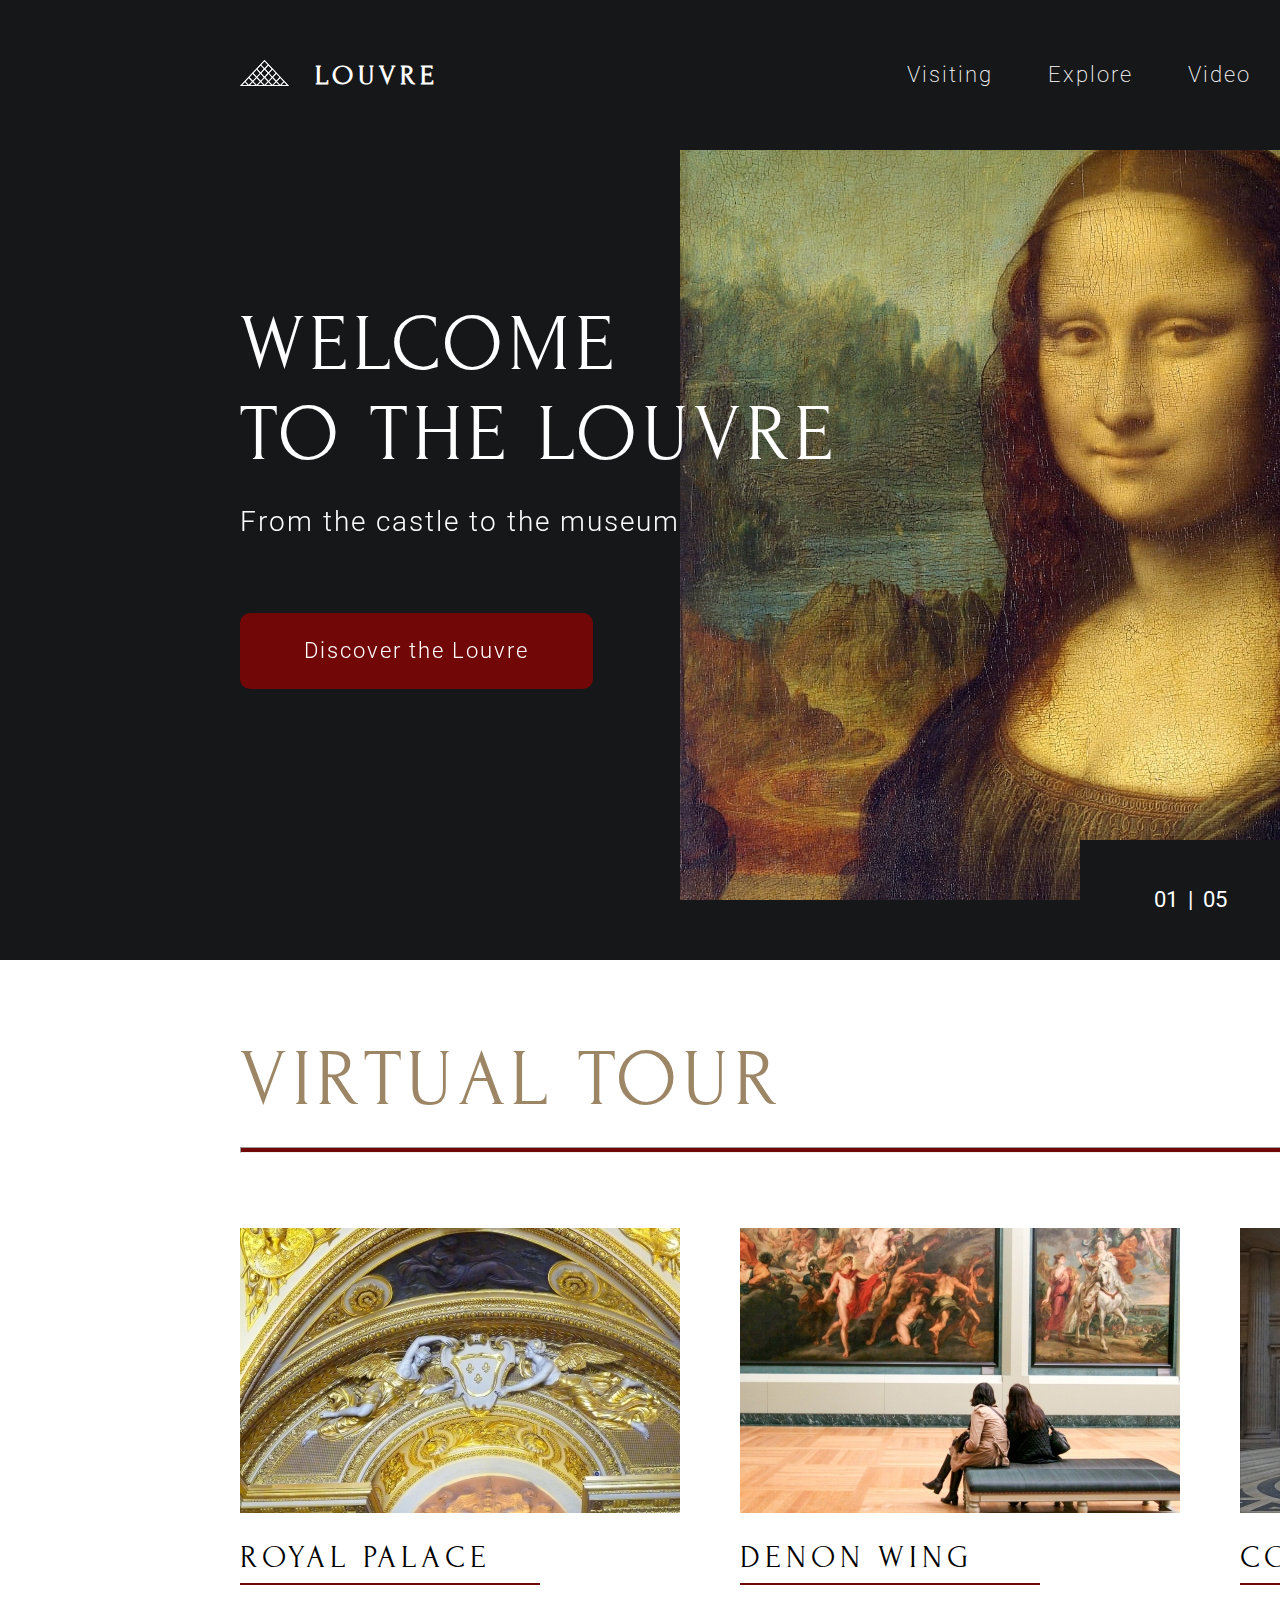
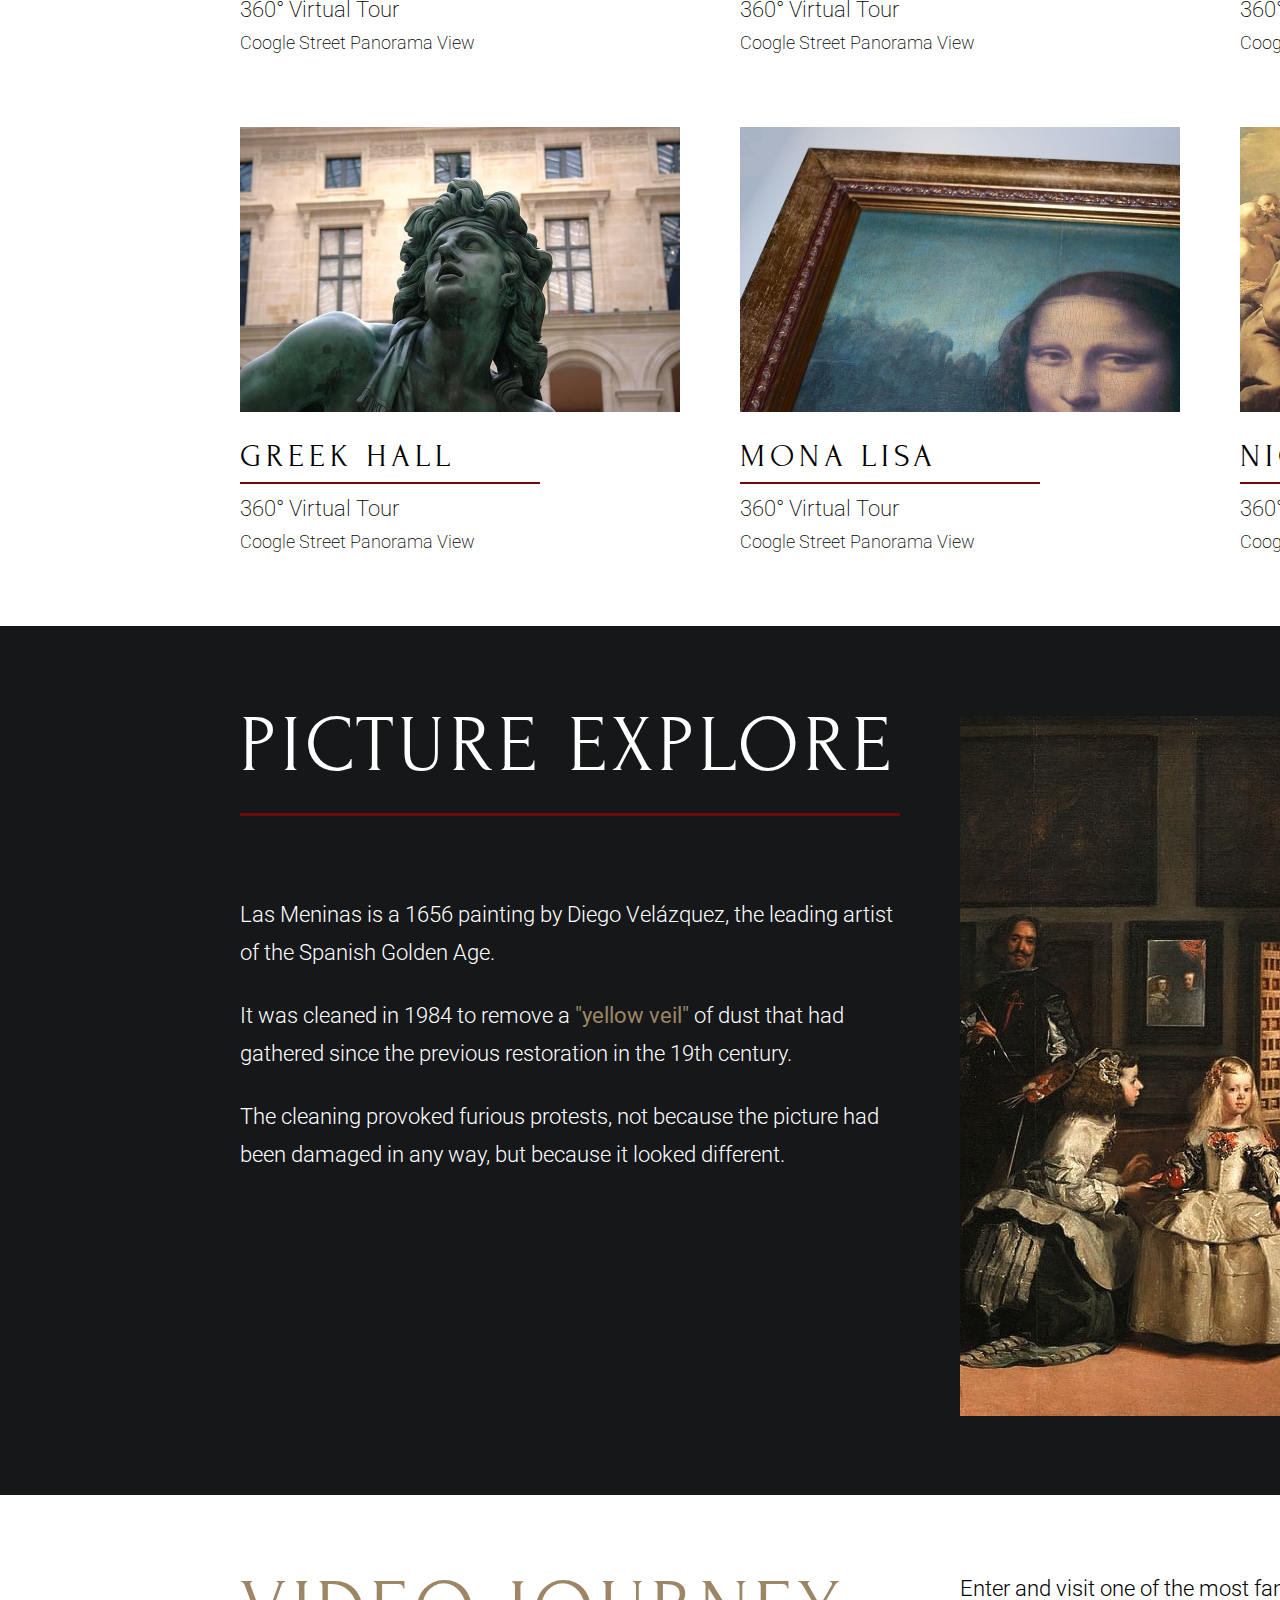
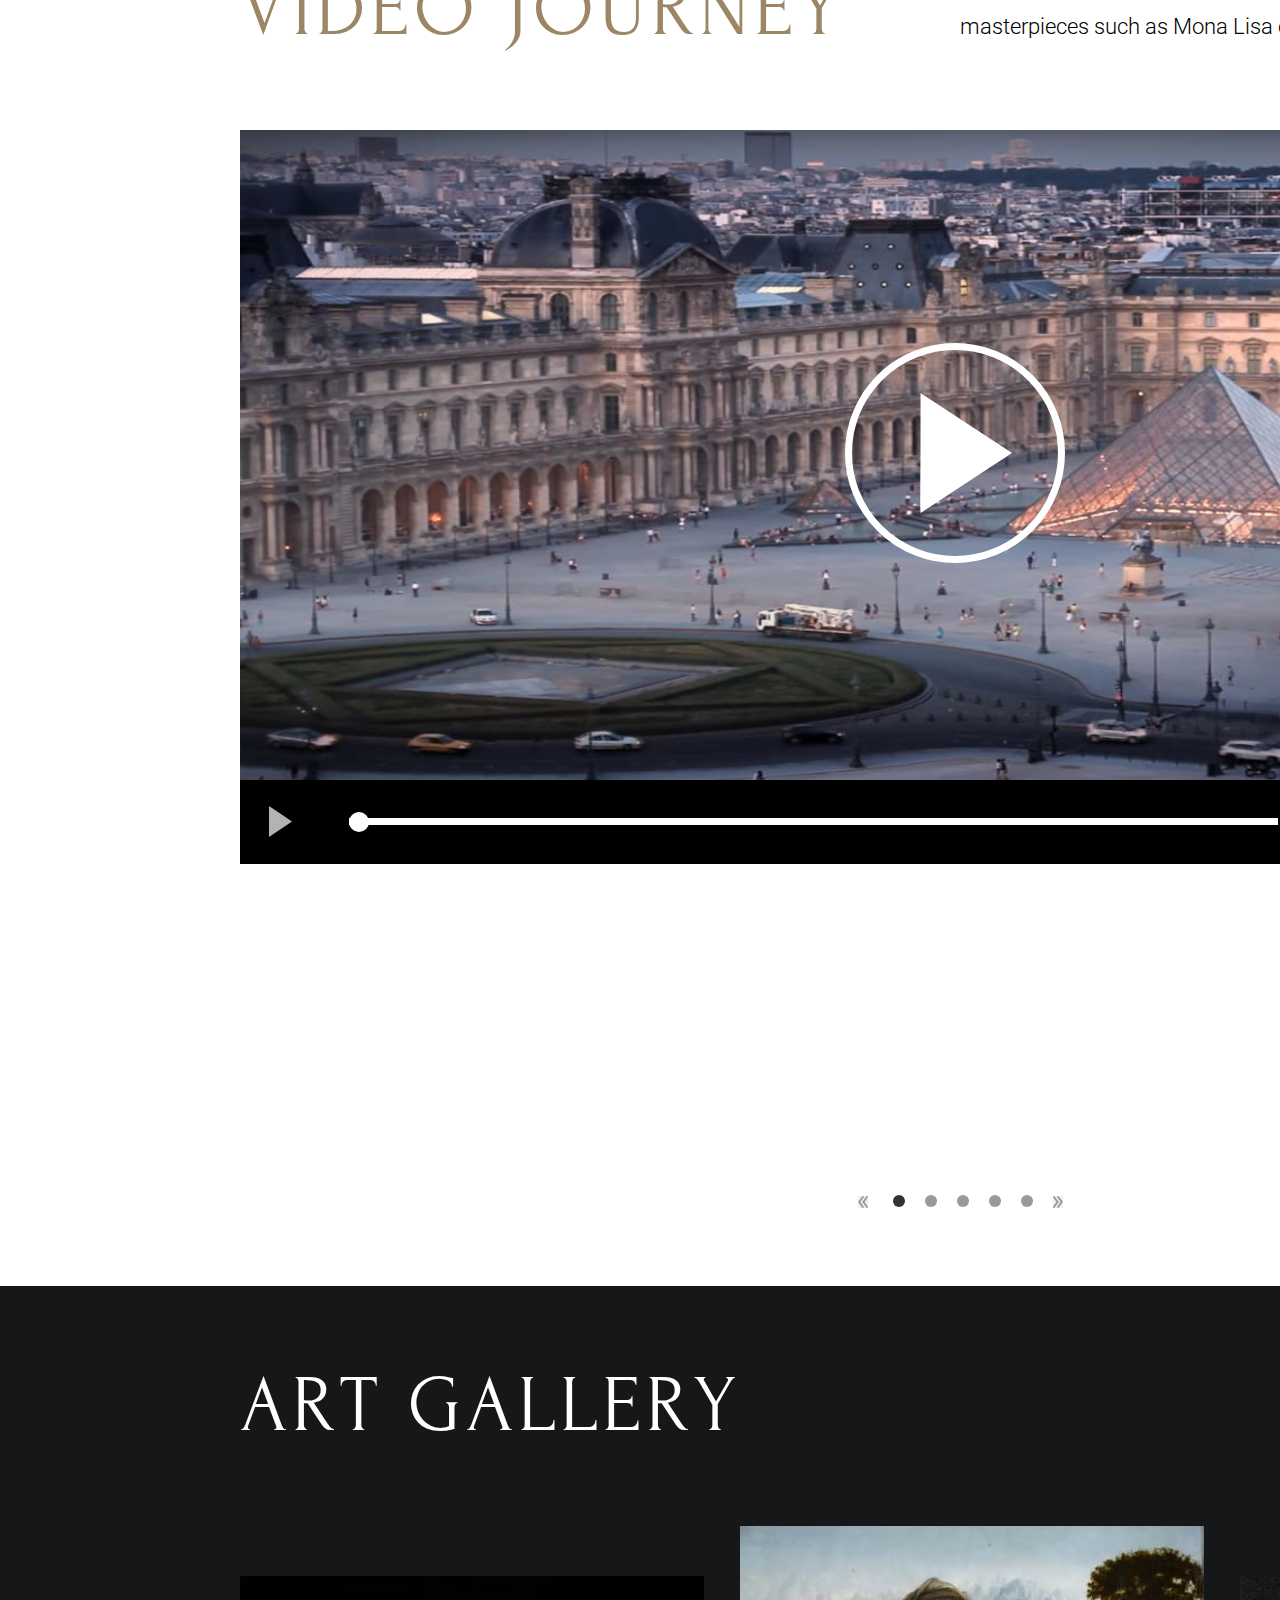
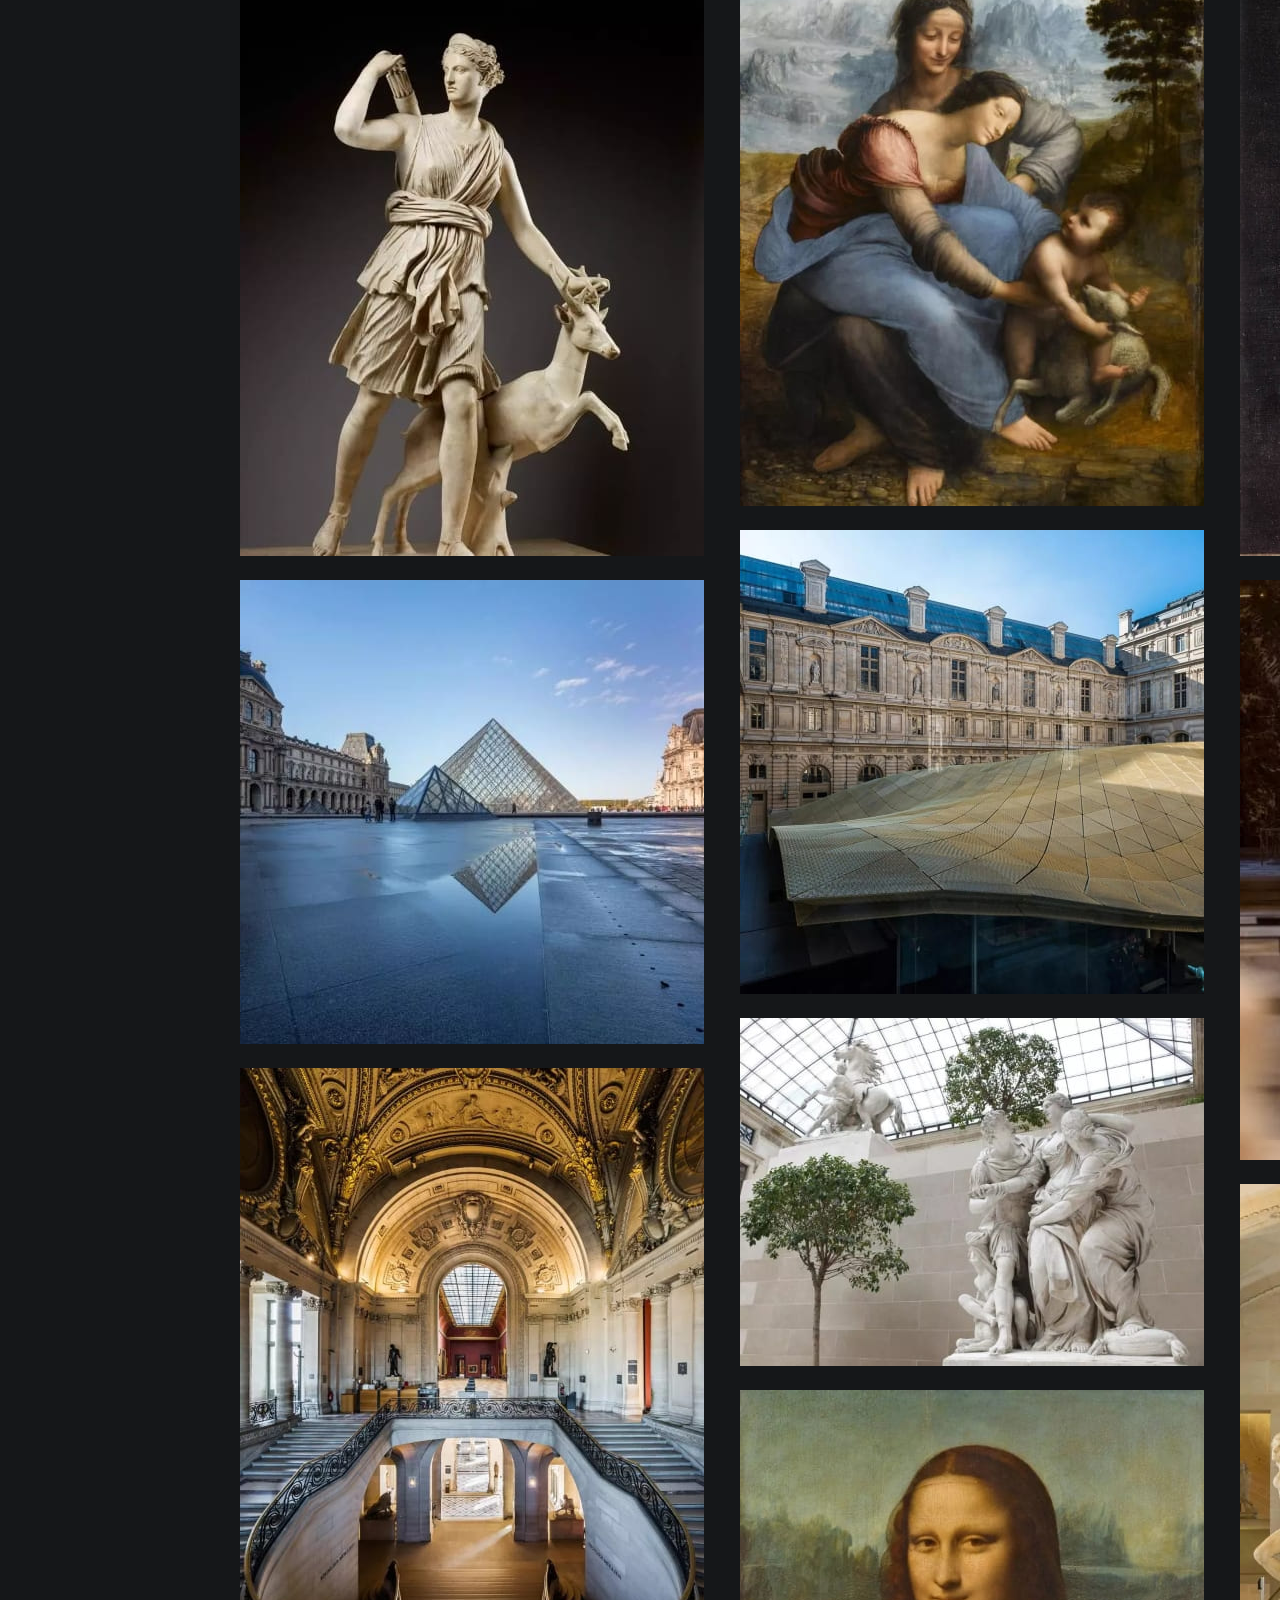
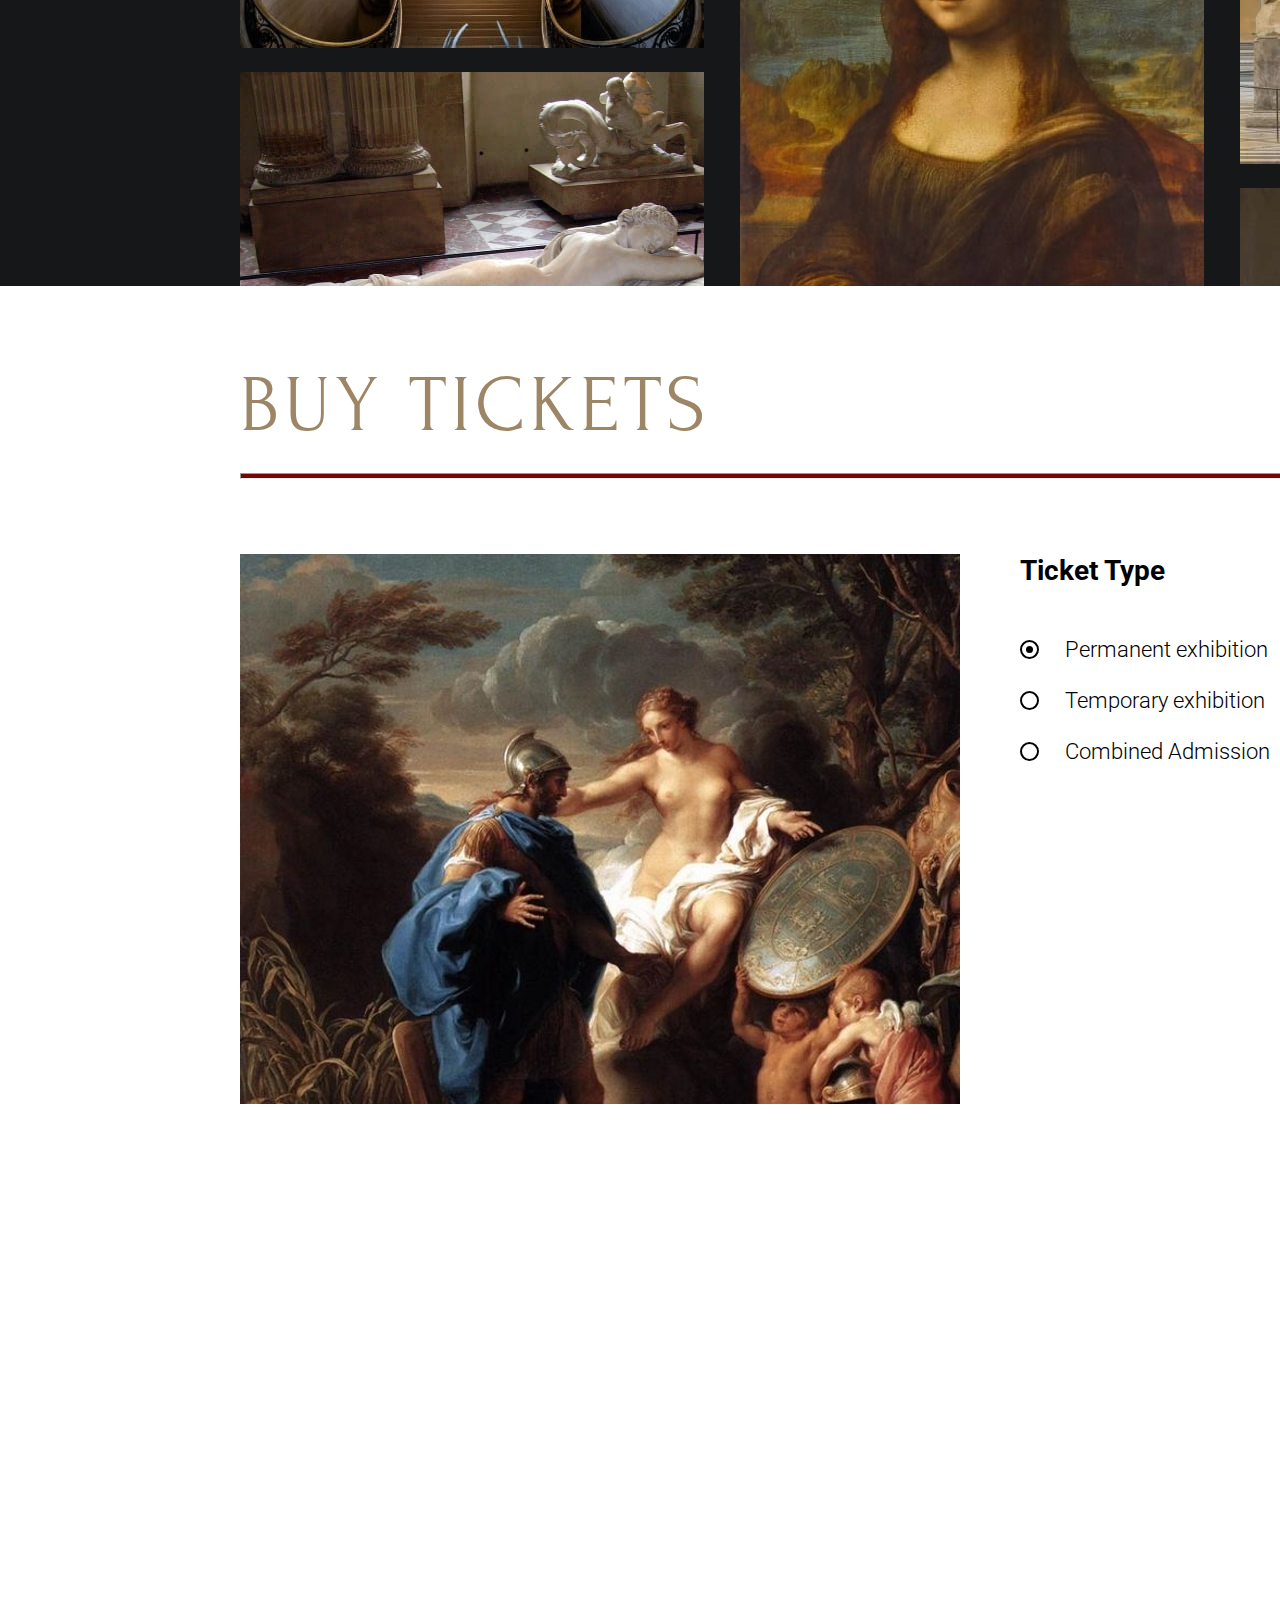
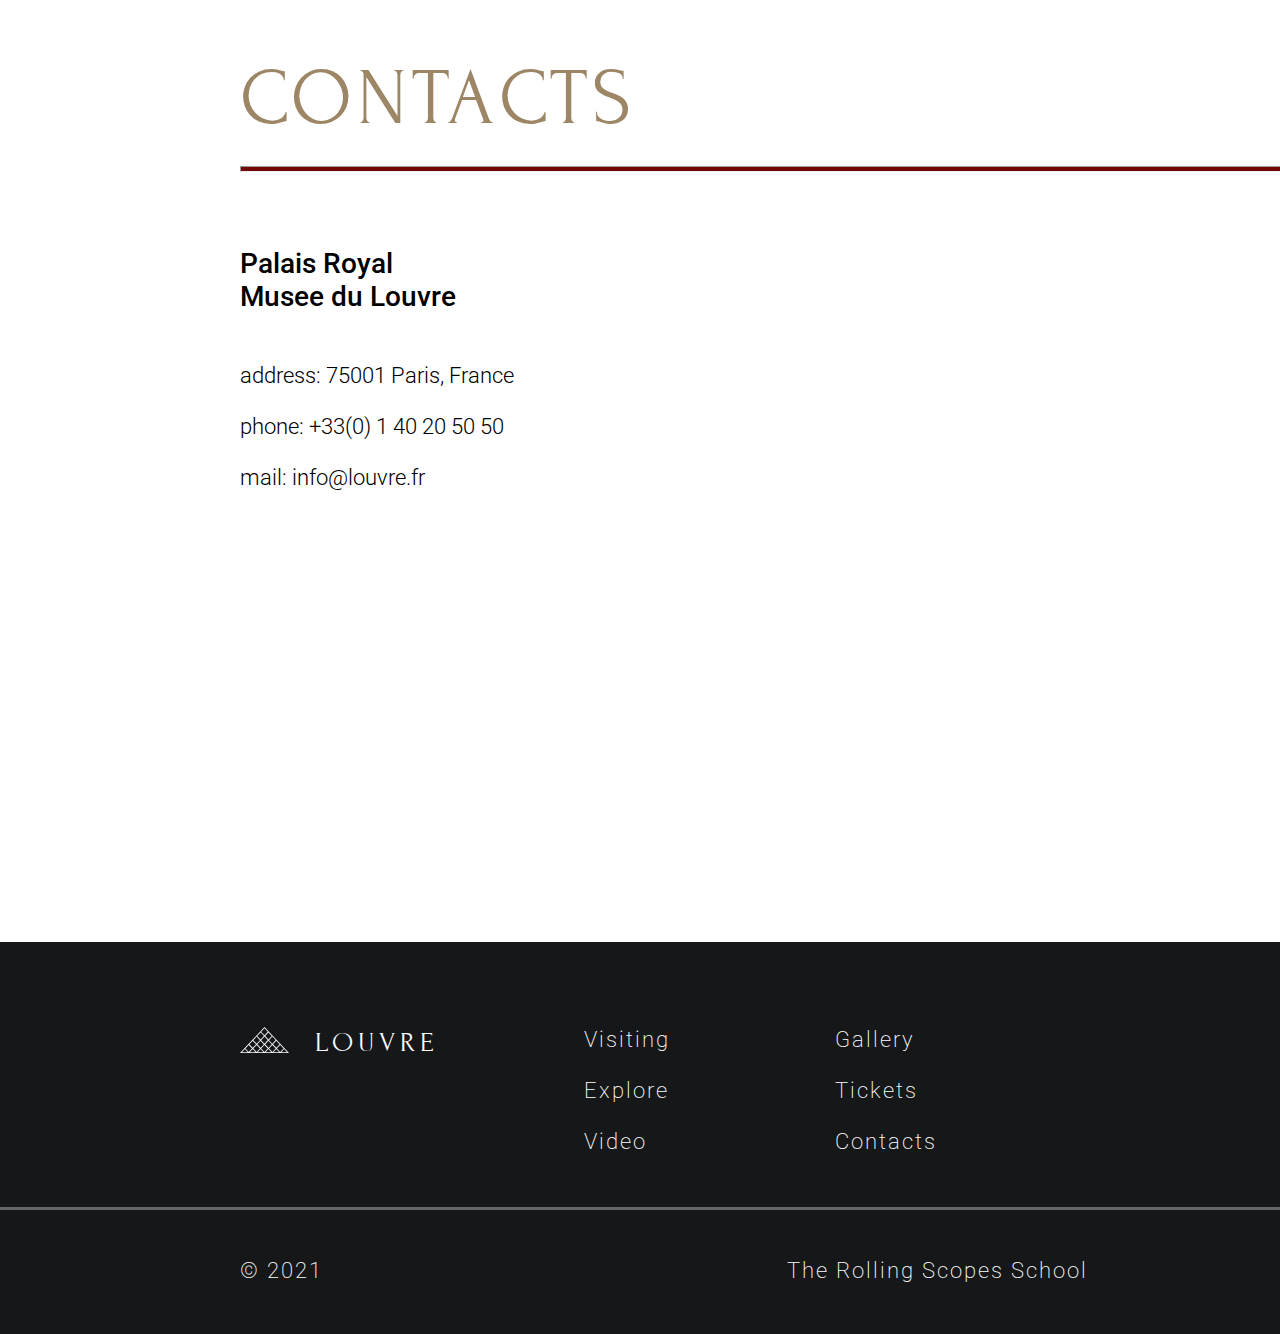
==== commit a7c3774d: "feat: add custom video player" ====
--- a/museum-dom/index.html
+++ b/museum-dom/index.html
@@ -9,6 +9,8 @@
   <link href="https://fonts.googleapis.com/css2?family=Forum&family=Roboto:wght@100;300;400&display=swap" rel="stylesheet">
   <link rel="stylesheet" href="style.css" />
   <link rel="icon" href="./assets/favicon.ico">
+  <link href="https://api.mapbox.com/mapbox-gl-js/v2.5.0/mapbox-gl.css" rel="stylesheet">
+  <script src="https://api.mapbox.com/mapbox-gl-js/v2.5.0/mapbox-gl.js"></script>
   <title>museum</title>
 </head>
 <body>
@@ -213,29 +215,30 @@
             <h2 class="section-title video-title">Video journey</h2>
             <p class="video-text">Enter and visit one of the most famous museums in the world and enjoy masterpieces such as Mona Lisa or Hammurabi's Code</p>
           </div>
-            <div class="main-video">
-              <img class="player" src="./assets/img/Preview.png" alt="">
-              <button class="video-start"></button>
-              <div class="player-control">
-                <button class="play"></button>
-                <input class="progress" type="range" value="40" min="0" max="100" step="1">
-                <button class="mute"></button>
-                <input class="volume" type="range" id='volume' min=0 max=1 step=0.01 value='1'>
-                <button class="fullscreen"></button>
-              </div>
-            </div>
+          <div class="main-video">
+            <video class="video-player viewer" src="./assets/video/video0.mp4" poster="./assets/video/poster0.jpg"></video>
+            <button class="video-start"></button>
+            <div class="player-control">
+              <button class="play toggle"></button>
+              <input class="progress player__slider" type="range" value="0" min="0" max="100" step="1" id="progress">
+              <button class="mute"></button>
+              <input class="volume player__slider" type="range" id='volume' min=0 max=1 step=0.01 value='1'>
+              <button class="fullscreen"></button>
+            </div>
+          </div>
+          <div class="video-slider-wrapper">
             <div class="video-playlist">
               <div class="video-item">
-                <img class="youtube-prewiev" src="./assets/img/Video_slide_item_1.png" width="452" height="254" alt="">
-                <button class="youtube-icon"></button>
+                <iframe width="452" height="254" src="https://www.youtube.com/embed/Vi5D6FKhRmo" title="YouTube video player" frameborder="0" allow="accelerometer; autoplay; clipboard-write; encrypted-media; gyroscope; picture-in-picture" allowfullscreen></iframe>
               </div>
               <div class="video-item">
-                <img class="youtube-prewiev" src="./assets/img/Video_slide_item_2.png" width="452" height="254" alt="">
-                <button class="youtube-icon"></button>
+                <iframe width="452" height="254" src="https://www.youtube.com/embed/NOhDysLnTvY" title="YouTube video player" frameborder="0" allow="accelerometer; autoplay; clipboard-write; encrypted-media; gyroscope; picture-in-picture" allowfullscreen></iframe>
               </div>
               <div class="video-item">
-                <img class="youtube-prewiev" src="./assets/img/Video_slide_item_3.png" width="452" height="254" alt="">
-                <button class="youtube-icon"></button>
+                <iframe width="452" height="254" src="https://www.youtube.com/embed/aWmJ5DgyWPI" title="YouTube video player" frameborder="0" allow="accelerometer; autoplay; clipboard-write; encrypted-media; gyroscope; picture-in-picture" allowfullscreen></iframe>
+              </div>
+              <div class="video-item">
+                <iframe width="452" height="254" src="https://www.youtube.com/embed/2OR0OCr6uRE" title="YouTube video player" frameborder="0" allow="accelerometer; autoplay; clipboard-write; encrypted-media; gyroscope; picture-in-picture" allowfullscreen></iframe>
               </div>
             </div>
             <div class="playlist-control">
@@ -249,6 +252,7 @@
               </ul>
               <button class="rigth-switch"></button>
             </div> 
+          </div>
         </div>
       </div>
     </section>
@@ -324,7 +328,7 @@
               <p class="contact-info">phone: <a class="contact-link" href="tel:+3301402050">+33(0) 1 40 20 50 50</a></p>
               <p class="contact-info">mail: <a class="contact-link" href="mailto:info@louvre.fr">info@louvre.fr</a></p>
             </div>
-            <img class="map" src="./assets/img/map.png" alt="">
+            <div class="map" id="map"></div>
           </div>
         </div>
       </div>
@@ -578,5 +582,9 @@
   <script src="./src/tickets-calculator.js"></script>
   <script src="./src/explore-slider.js"></script>
   <script src="./src/validation.js"></script>
+  <script src="./src/mapbox.js"></script>
+  <script src="./src/video-player.js"></script>
+  <script src="./src/progress.js"></script>
+  <!--<script src="./src/video-slider.js"></script>-->
 </body>
 </html>
--- a/museum-dom/style.css
+++ b/museum-dom/style.css
@@ -515,17 +515,6 @@
   cursor: ew-resize;
 }
 
-/*.resizer:after {
-  background: transparent;
-  content: "";
-  position:absolute;
-  margin: 0 0 0 -15px;
-  width:30px;
-  height:30px;
-  border-radius:50%;
-  border:3px solid white;
-}*/
-
 .video-section {
   padding-top: 70px;
 }
@@ -558,11 +547,6 @@
   margin-top: 75px;
   padding: 0px;
   position: relative;
-}
-
-.player {
-  margin: 0px;
-  padding: 0px;
 }
 
 .video-start {
@@ -582,9 +566,17 @@
   cursor: pointer;
 }
 
-.youtube-prewiev {
-  margin: 0px;
-  padding: 0px;
+.video-player {
+  width: 1440px;
+  height: 650px;
+  object-fit: fill;
+  margin: 0px;
+  padding: 0px;
+}
+
+.full-video {
+  width: 100%;
+  height: calc(100% - 85px);
 }
 
 .player-control {
@@ -604,30 +596,8 @@
   height: 31px;
   background-color: transparent;
   border: none;
-  background-image: url(./assets/svg/play_button.svg);
+  background-image: url("./assets/svg/play_button.svg");
   background-repeat: no-repeat;
-}
-
-.progress {
-  background: linear-gradient(to right, #710707 0%, #710707 40%, #fff 40%, #fff 100%);
-  width: 929px;
-  border-top: 4px solid #000000;
-  border-bottom: 4px solid #000000;
-  height: 7px;
-  outline: none;
-  transition: background 450ms ease-in;
-  cursor: pointer;
-  -webkit-appearance: none;
-}
-
-.progress::-webkit-slider-thumb {
-  -webkit-appearance: none;
-  width: 15px;
-  height: 15px;
-  border-radius: 50%;
-  cursor: pointer;
-  background: #FFFFFF;
-  -webkit-appearance: none;
 }
 
 .mute {
@@ -635,29 +605,43 @@
   height: 31px;
   background-color: transparent;
   border: none;
-  background-image: url(./assets/svg/volume.svg);
+  background-image: url("./assets/svg/volume.svg");
   background-repeat: no-repeat;
-}
-
-.volume {
-  background: var(--dark-red);
+  cursor: pointer;
+}
+
+input[type=range] {
+  -webkit-appearance: none;
+  margin: 0px;
+}
+
+input[type=range]:focus {
+  outline: none;
+}
+
+input[type=range]::-webkit-slider-runnable-track {
+  width: 100%;
+  height: 13px;
+  cursor: pointer;
   border-top: 3px solid #000000;
   border-bottom: 3px solid #000000;
-  width: 155px;
-  height: 9px;
-  outline: none;
-  transition: background 450ms ease-in;
+}
+input[type=range]::-webkit-slider-thumb {
+  height: 20px;
+  width: 20px;
+  border-radius: 50px;
+  background:#ffffff;
   cursor: pointer;
+  margin-top: -6px;
   -webkit-appearance: none;
 }
 
-.volume::-webkit-slider-thumb {
-  width: 20px;
-  height: 20px;
-  border-radius: 50%;
-  cursor: pointer;
+#progress {
+  width: 929px !important;
+}
+
+#volume {
   background: #710707;
-  -webkit-appearance: none;
 }
 
 .fullscreen {
@@ -665,21 +649,31 @@
   height: 35px;
   background-color: transparent;
   border: none;
-  background-image: url(./assets/svg/fullscreen.svg);
+  background-image: url("./assets/svg/fullscreen.svg");
   background-repeat: no-repeat;
 }
 
+.video-slider-wrapper {
+  margin: 0px;
+  margin-top: 40px;
+}
+
 .video-playlist {
   margin: 0px;
-  margin-top: 40px;
   display: flex;
   flex-direction: row;
   justify-content: space-between;
+  overflow: hidden;
 }
 
 .video-item {
   margin: 0px;
+  margin-right: 42px;
   position: relative;
+}
+
+.video-item:last-child {
+  margin-right: 0px;
 }
 
 .youtube-icon {
@@ -1010,6 +1004,29 @@
   font-weight: 300;
   font-size: var(--font4);
   line-height: var(--ln-hgt4);
+}
+
+.map {
+  margin: 0px;
+  padding: 0px;
+  width: 960px;
+  height: 620px;
+}
+
+.marker {
+  background-image: url('./assets/svg/greyMarker.svg');
+  background-size: cover;
+  width: 30px;
+  height: 35px;
+  cursor: pointer;
+}
+
+#marker {
+  background-image: url('./assets/svg/blackMarker.svg');
+}
+   
+.mapboxgl-popup {
+  max-width: 200px;
 }
 
 .main-footer {
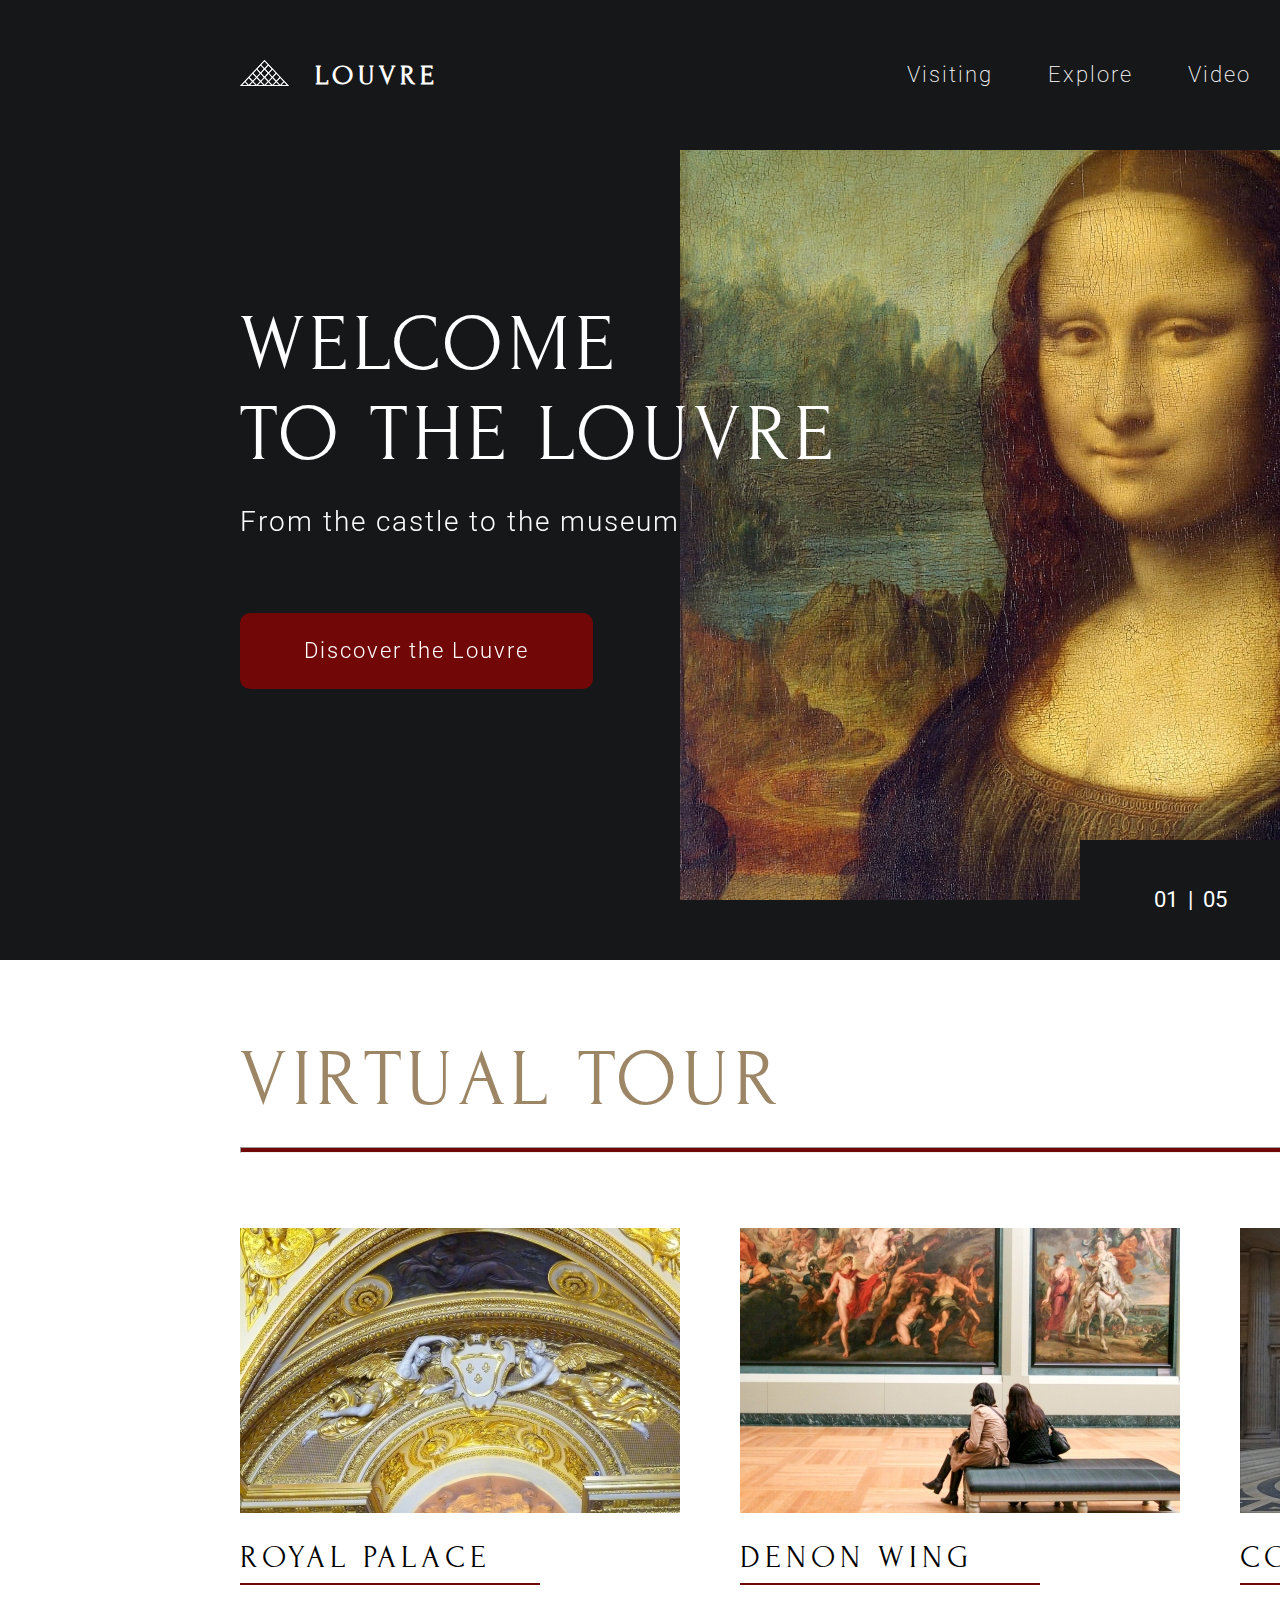
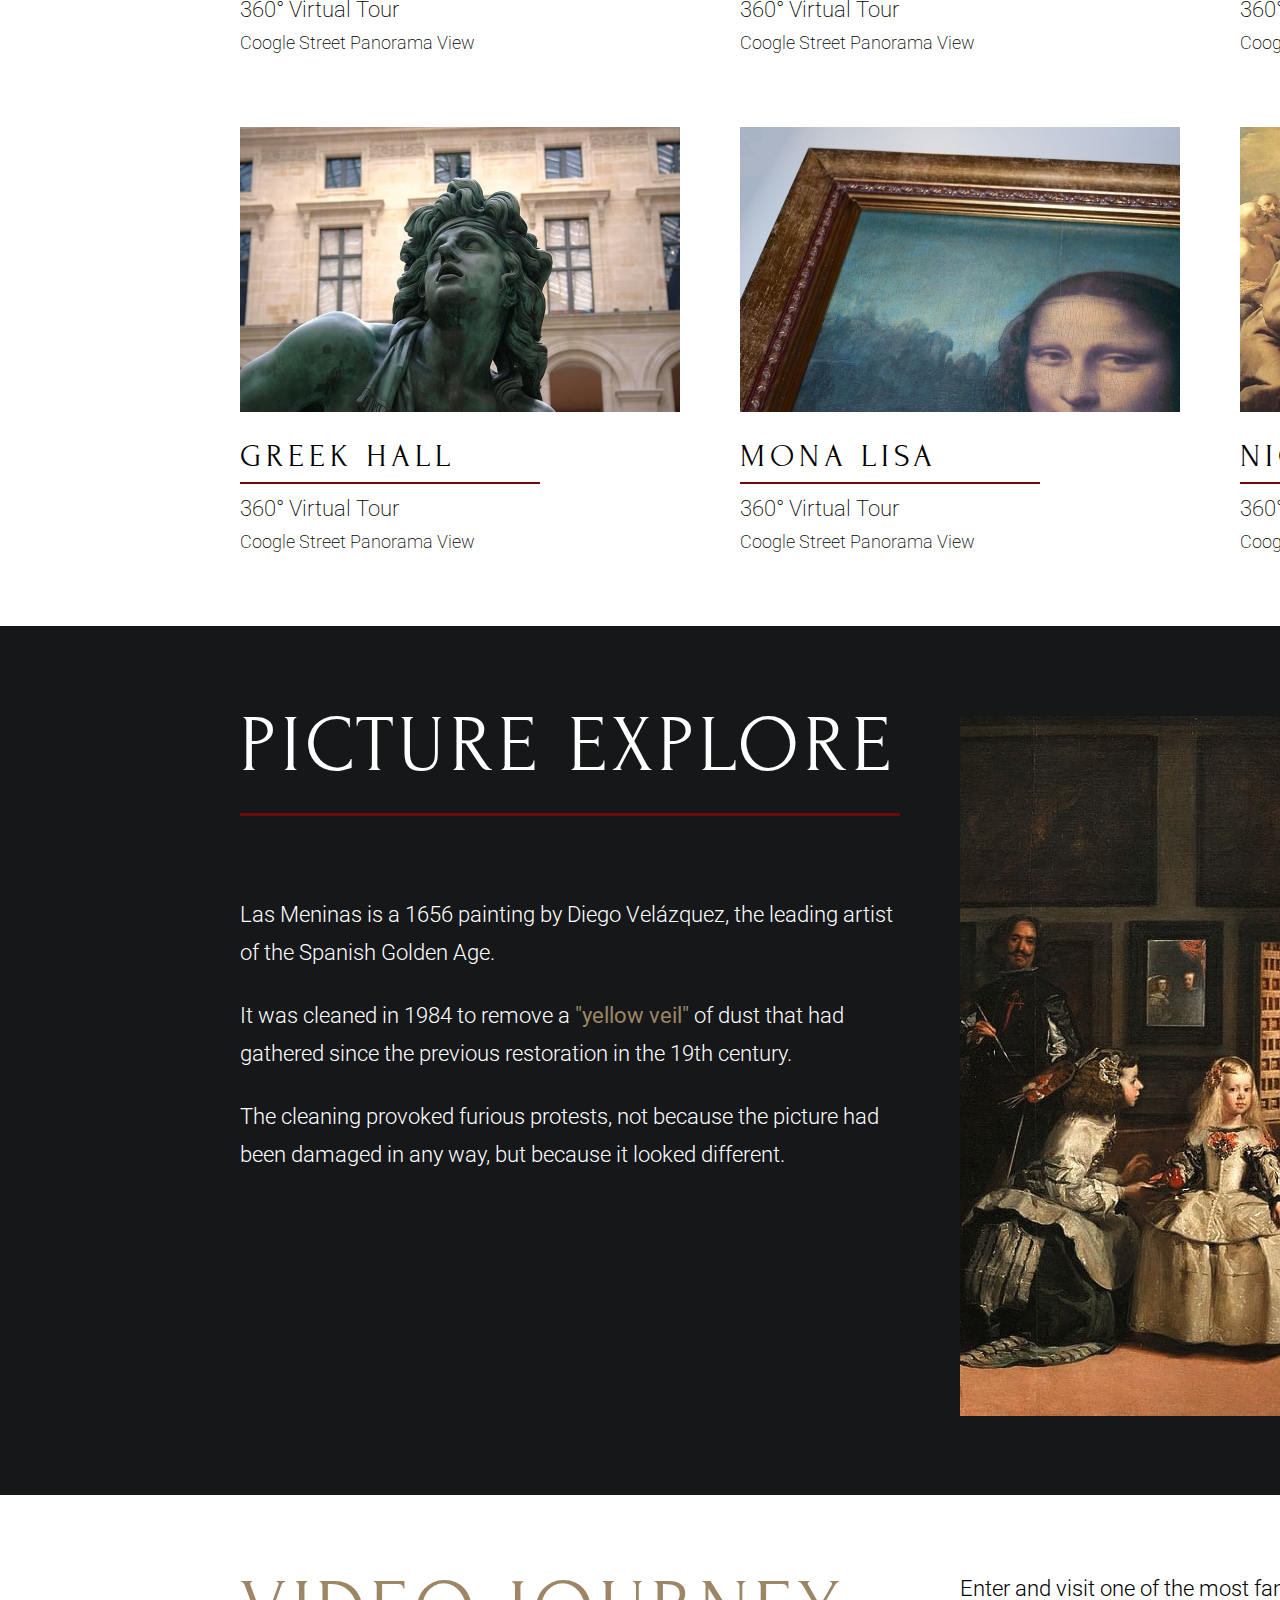
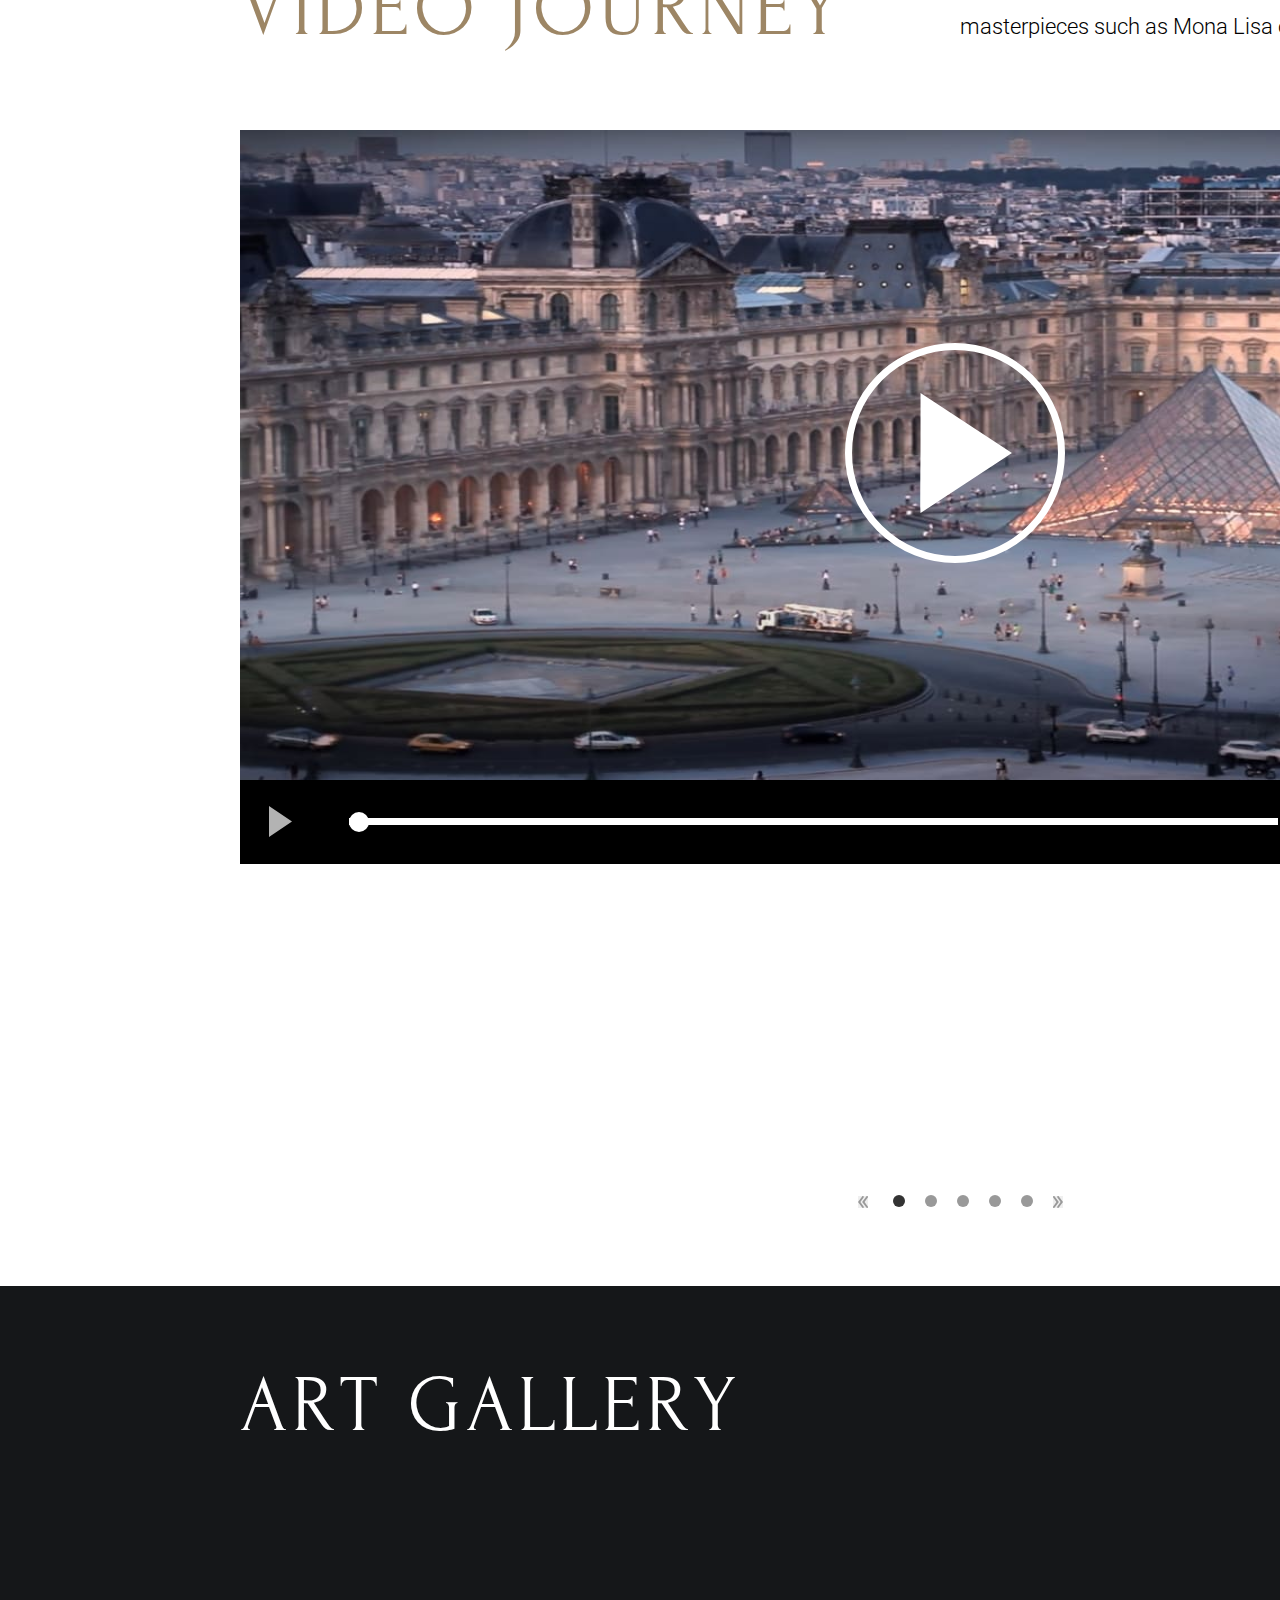
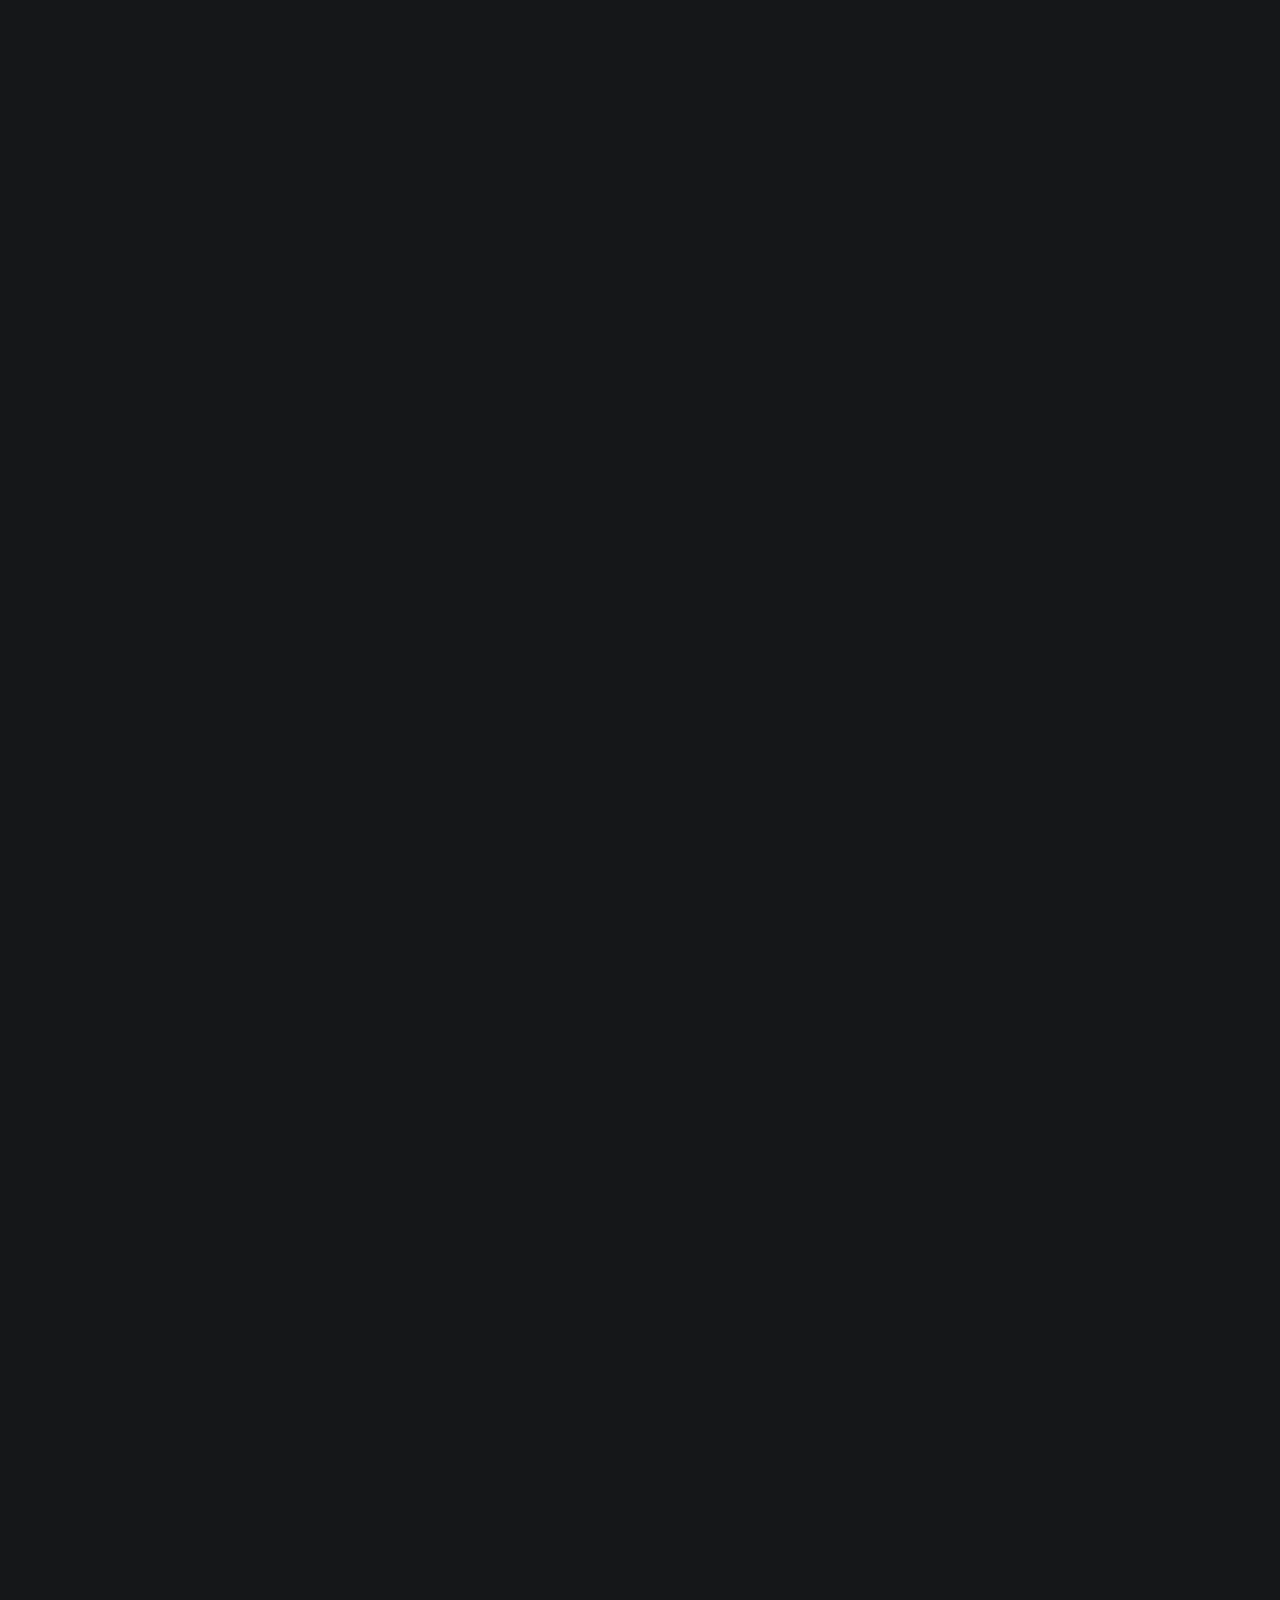
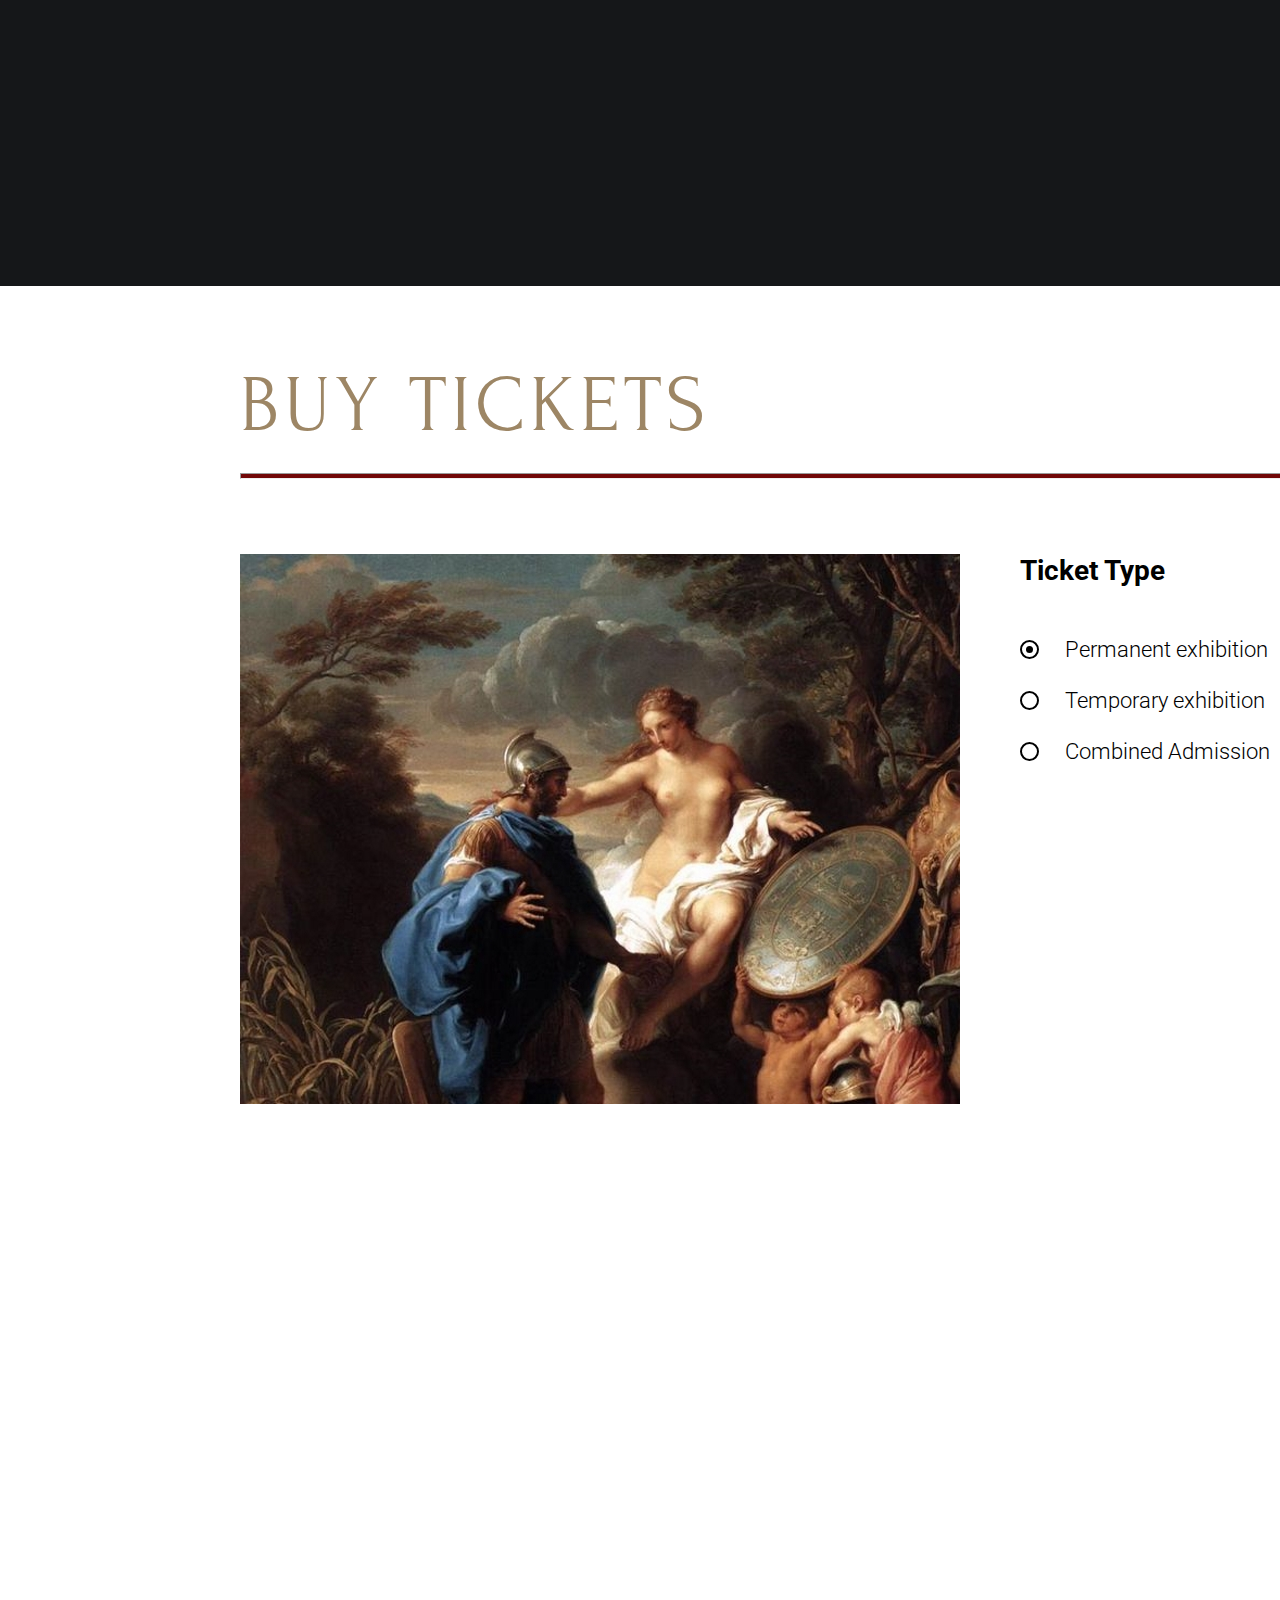
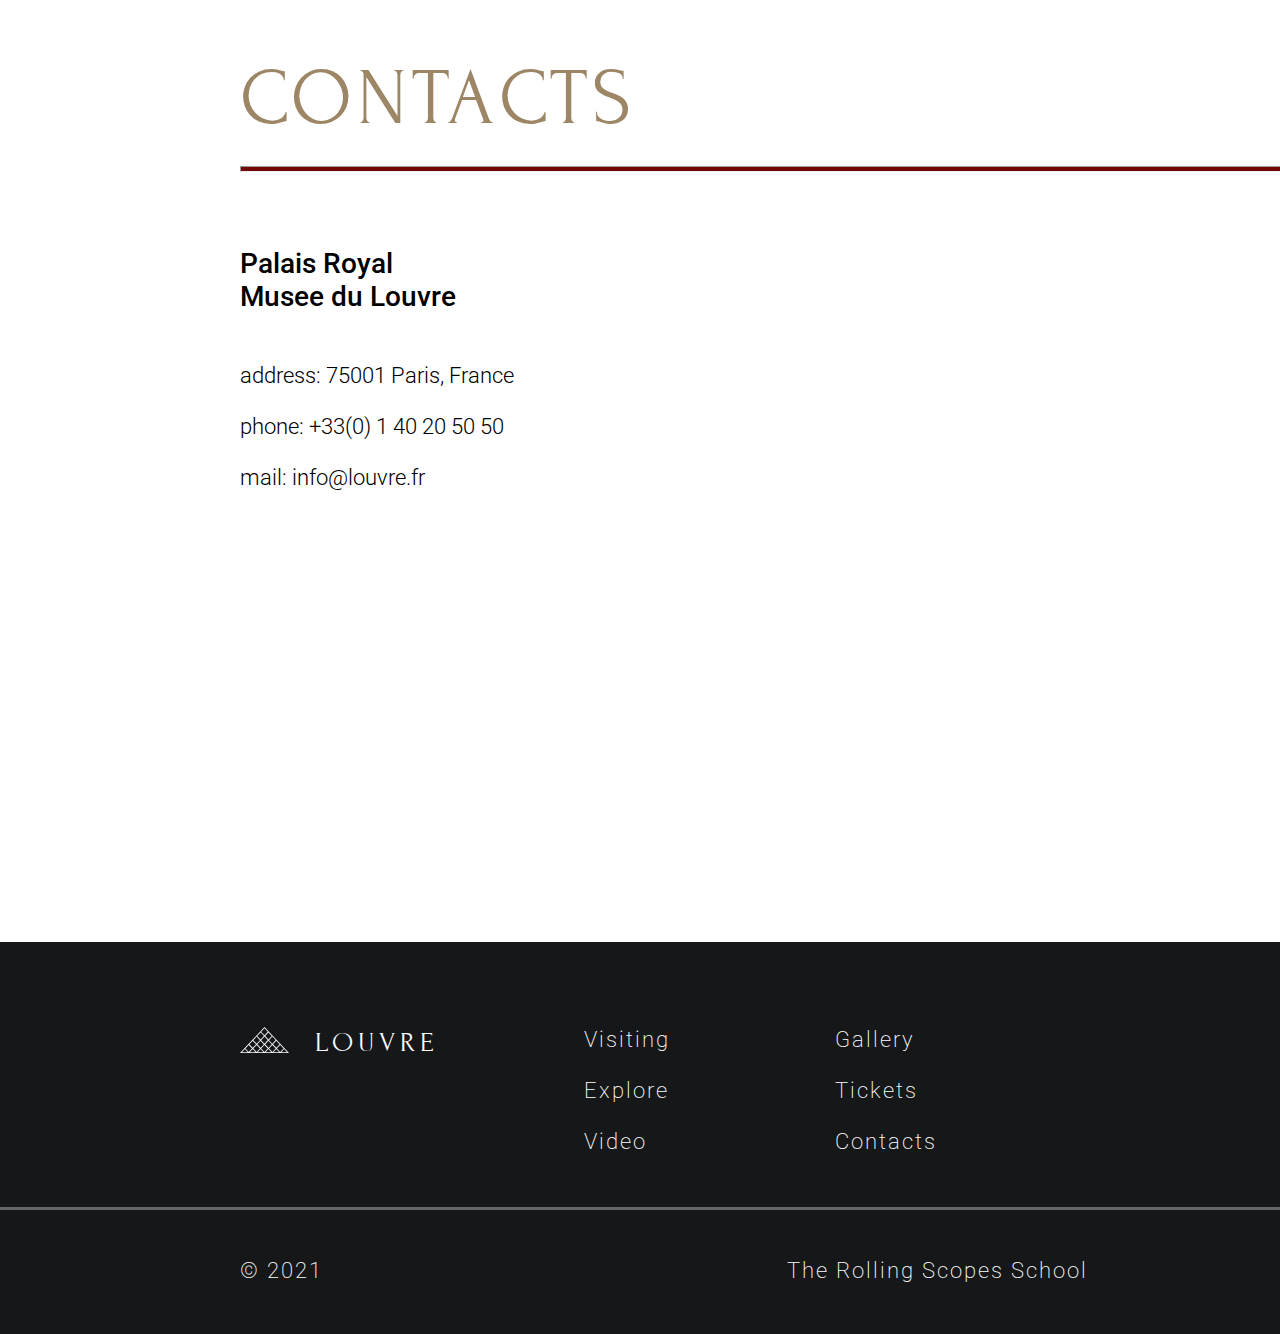
==== commit b5853794: "feat: add gallery section animation" ====
--- a/museum-dom/index.html
+++ b/museum-dom/index.html
@@ -585,6 +585,8 @@
   <script src="./src/mapbox.js"></script>
   <script src="./src/video-player.js"></script>
   <script src="./src/progress.js"></script>
+  <script src="./src/animGallery.js"></script>
+  <script src="./src/self-esteem.js"></script>
   <!--<script src="./src/video-slider.js"></script>-->
 </body>
 </html>
--- a/museum-dom/style.css
+++ b/museum-dom/style.css
@@ -775,16 +775,30 @@
   column-gap: 36px;
 }
 
-.picture-inner-container > img {
+.img-container {
+  display: block;
+  margin: 0px;
   margin-bottom: 24px;
 }
 
-.picture-inner-container > img:first-child {
+.picture-inner-container > div:first-child {
   margin-top: 50px;
 }
 
-.picture-inner-container > img:nth-child(11) {
+.picture-inner-container > div:nth-child(11) {
   margin-top: 50px;
+}
+
+._anim-show {
+  transform:  scale(0.5);
+  opacity: 0;
+  transition: all 0.8s ease 0s;
+}
+
+._anim-show._active,
+._active ._anim-show {
+  opacity: 1;
+  transform:  scale(1);
 }
 
 .tickets-content {
